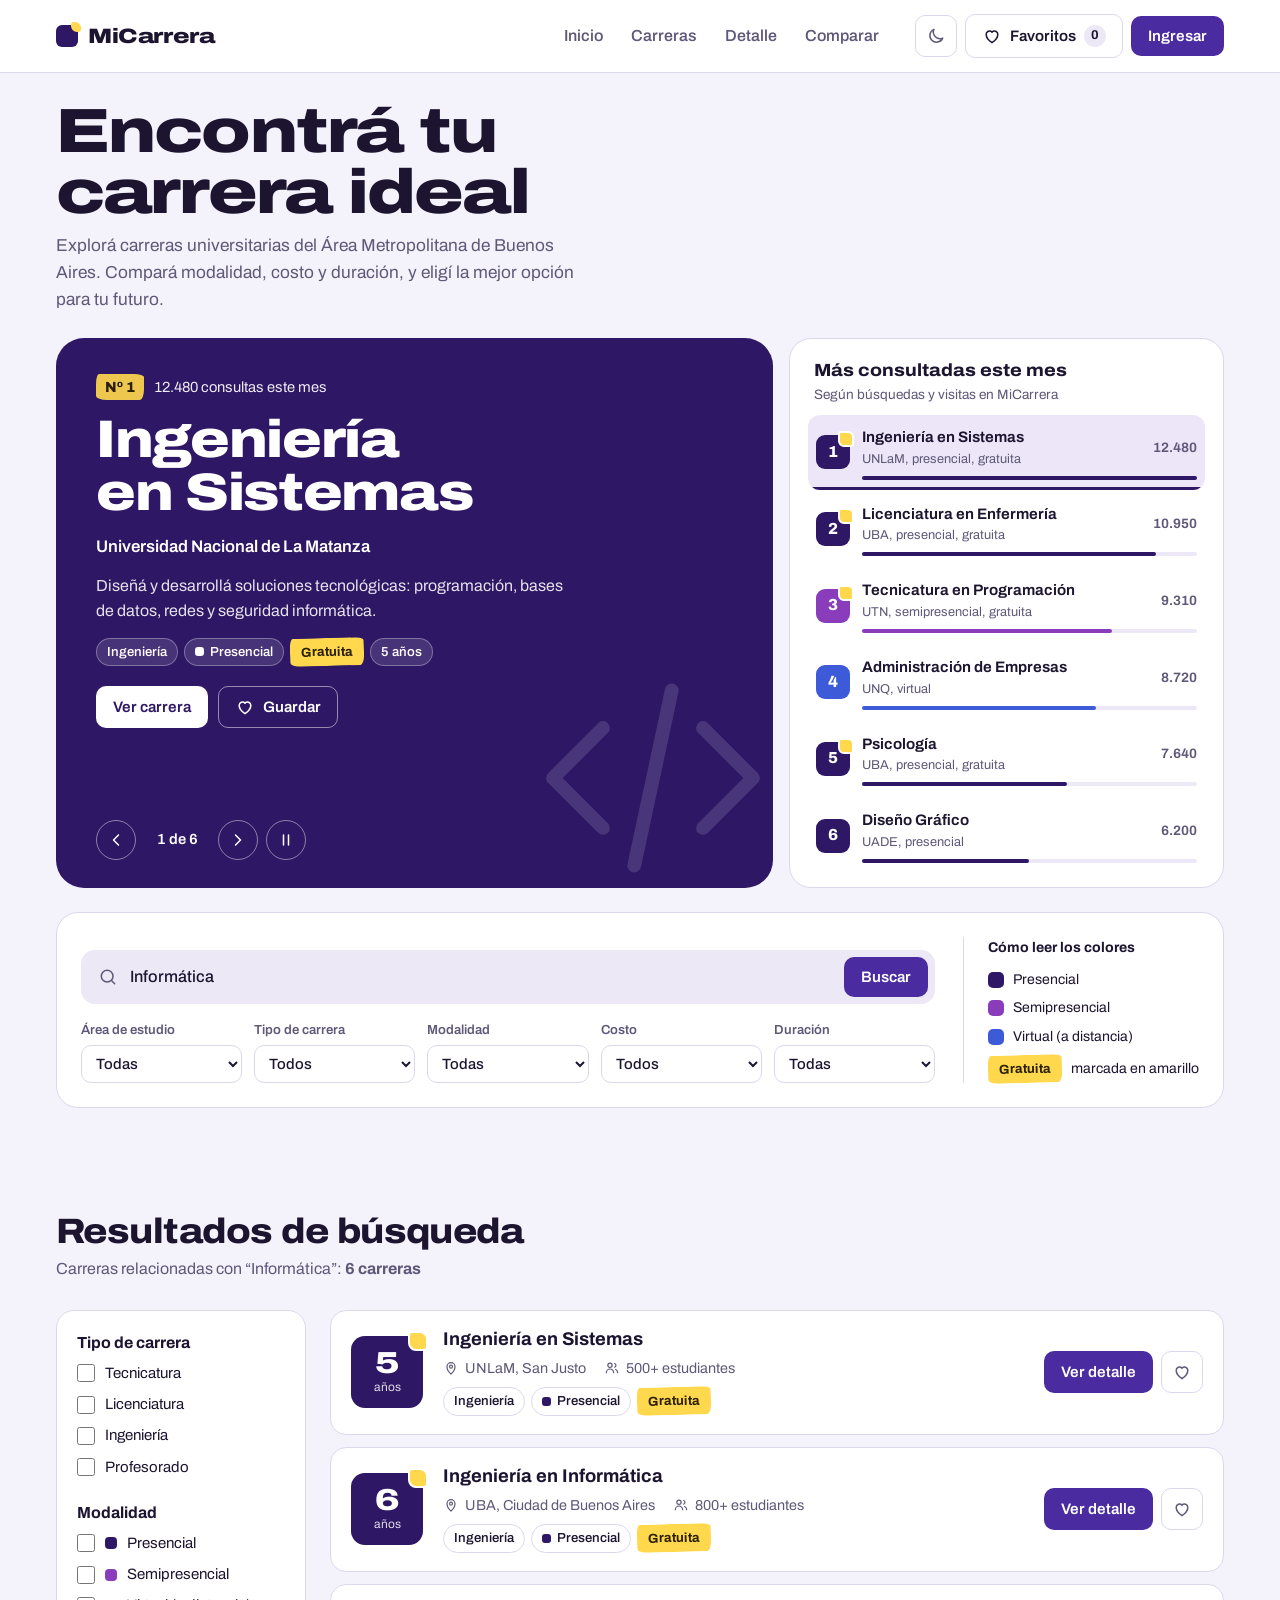
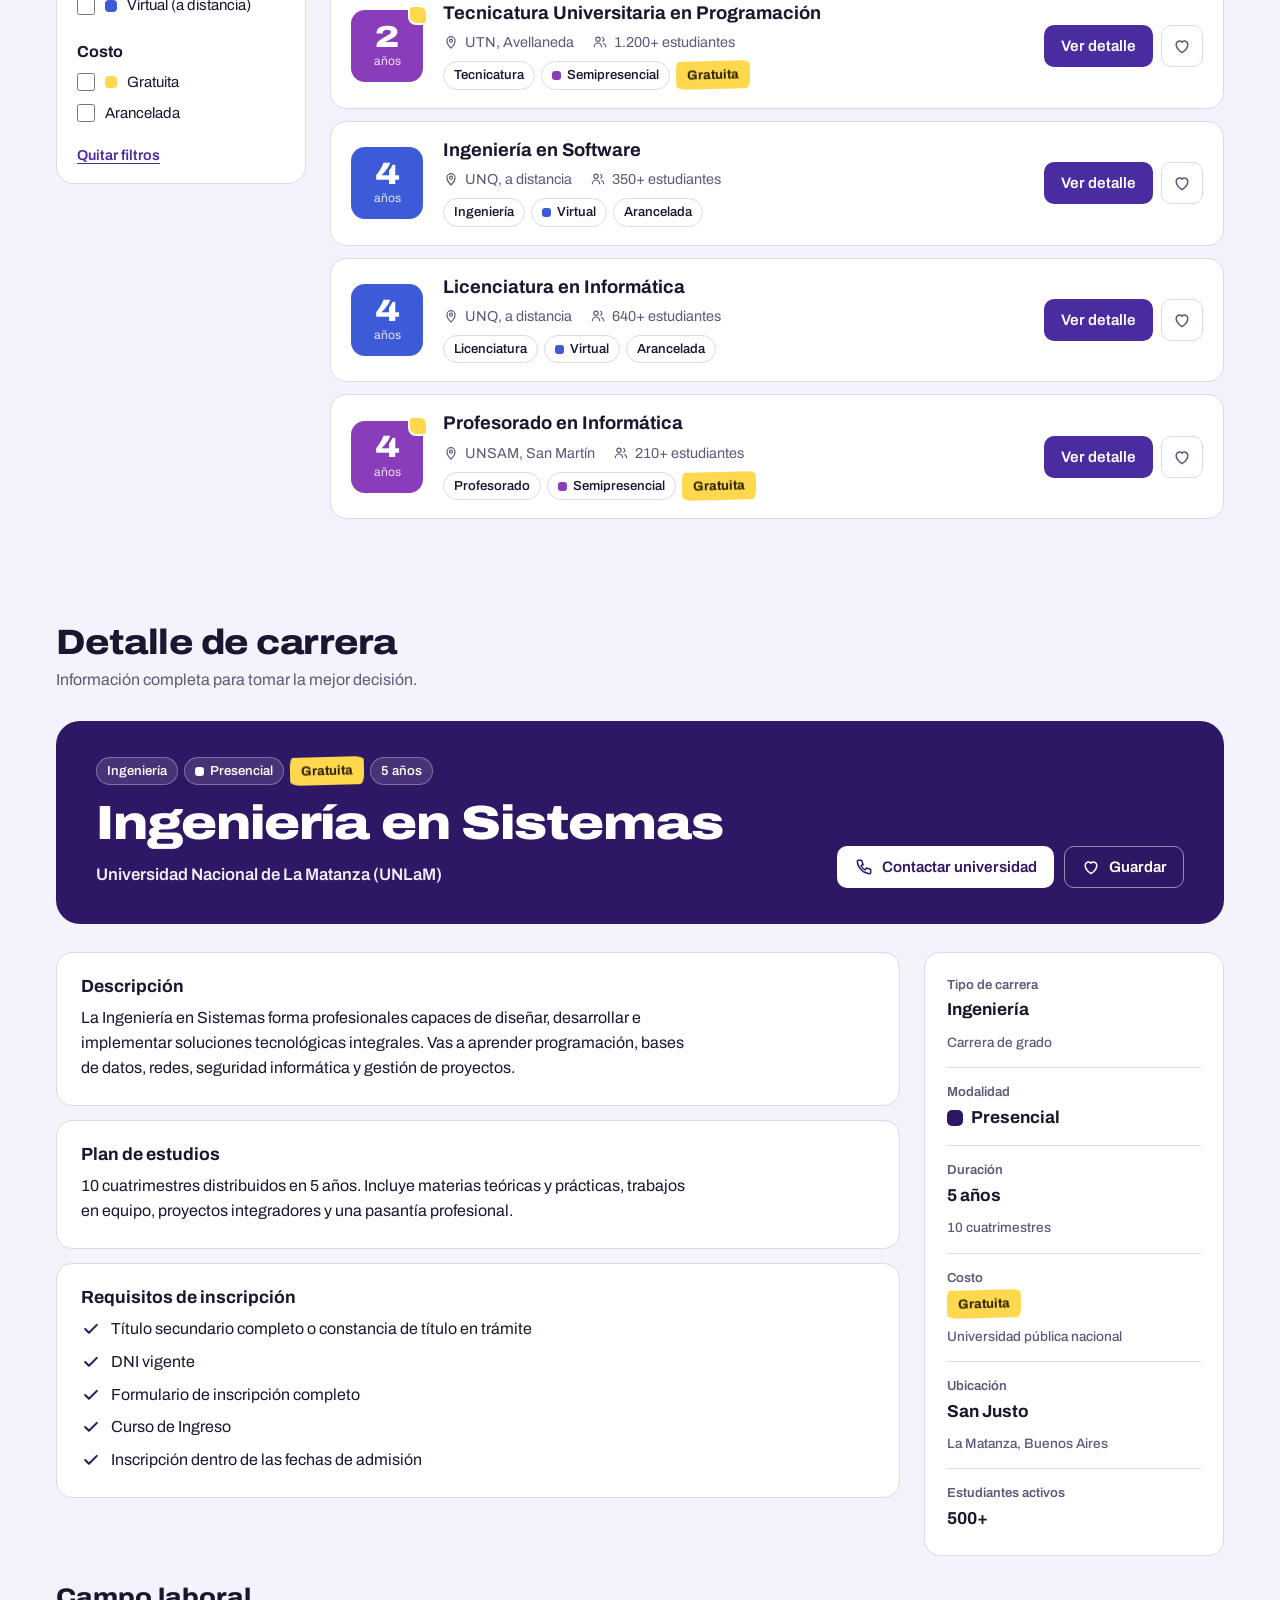
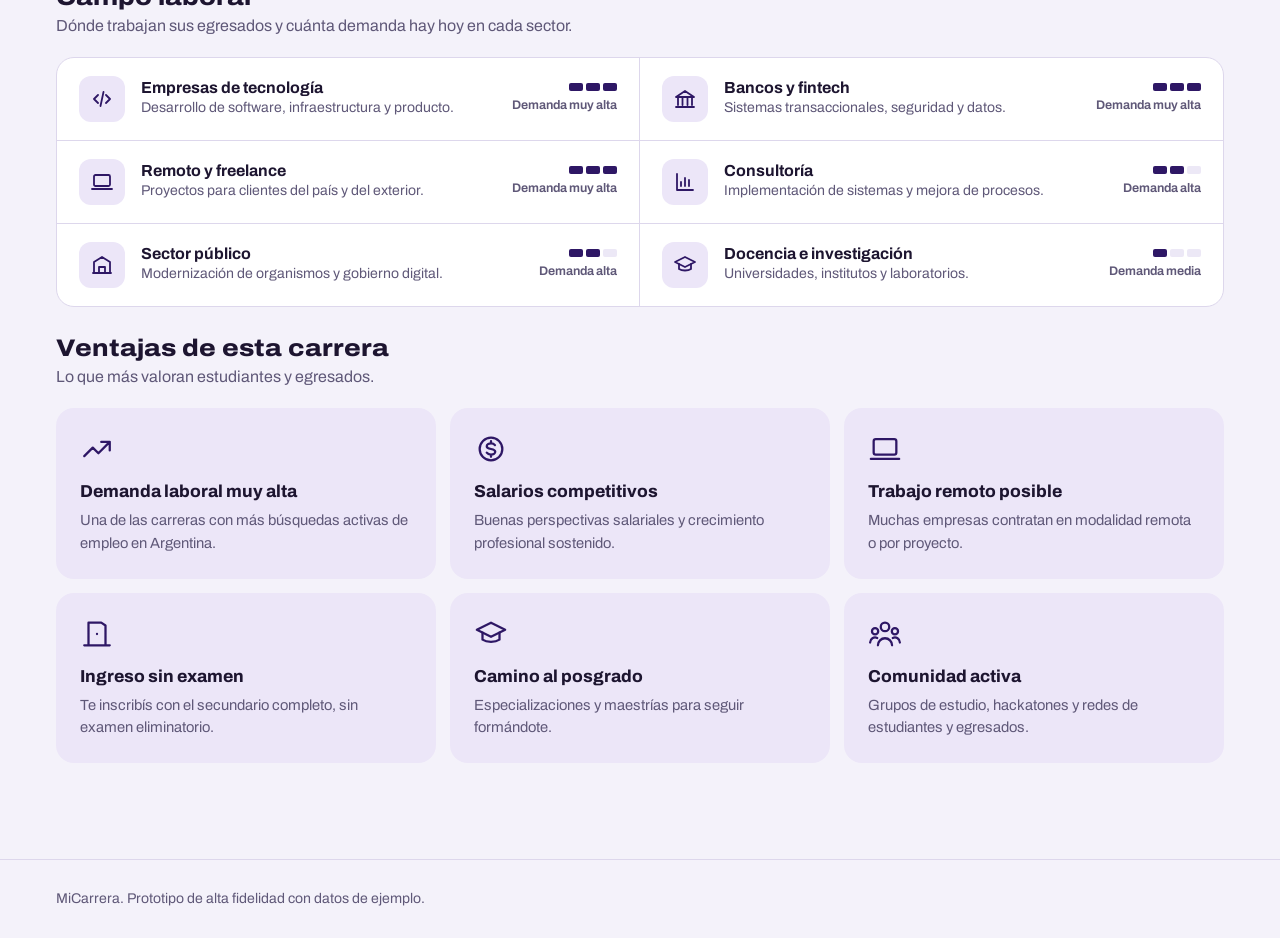
==== index.html @ 4f2e041d "Initial commit Co-authored-by: Copilot <223556219+Copilot@users.noreply.github.com>" ====
<!DOCTYPE html>
<html lang="es">
<head>
    <meta charset="UTF-8">
    <meta name="viewport" content="width=device-width, initial-scale=1.0, viewport-fit=cover">
    <title>MiCarrera - Inicio, resultados y detalle</title>
    <link rel="preconnect" href="https://fonts.googleapis.com">
    <link rel="preconnect" href="https://fonts.gstatic.com" crossorigin>
    <link rel="stylesheet" href="https://fonts.googleapis.com/css2?family=Archivo:wdth,wght@62..125,300..900&display=swap">
    <link rel="stylesheet" href="assets/css/micarrera.css">
    <script>try { const t = localStorage.getItem('micarrera-tema'); if (t) document.documentElement.dataset.theme = t; } catch (e) {}</script>
</head>
<body>
<svg width="0" height="0" style="position:absolute" aria-hidden="true">
  <symbol id="i-search" viewBox="0 0 24 24"><circle cx="11" cy="11" r="7"/><path d="m20 20-3.5-3.5"/></symbol>
  <symbol id="i-heart" viewBox="0 0 24 24"><path d="M12 20s-7-4.4-7-10a4 4 0 0 1 7-2.6A4 4 0 0 1 19 10c0 5.6-7 10-7 10z"/></symbol>
  <symbol id="i-left" viewBox="0 0 24 24"><path d="m15 6-6 6 6 6"/></symbol>
  <symbol id="i-right" viewBox="0 0 24 24"><path d="m9 6 6 6-6 6"/></symbol>
  <symbol id="i-pause" viewBox="0 0 24 24"><path d="M9 6v12M15 6v12"/></symbol>
  <symbol id="i-play" viewBox="0 0 24 24"><path d="M8 5.5v13l10.5-6.5z"/></symbol>
  <symbol id="i-pin" viewBox="0 0 24 24"><path d="M12 21s-6-5.5-6-11a6 6 0 0 1 12 0c0 5.5-6 11-6 11z"/><circle cx="12" cy="10" r="2.2"/></symbol>
  <symbol id="i-users" viewBox="0 0 24 24"><circle cx="9" cy="8" r="3.2"/><path d="M3.5 19a5.5 5.5 0 0 1 11 0M16 5.2a3 3 0 0 1 0 5.6M17.5 14.2a5.5 5.5 0 0 1 3 4.8"/></symbol>
  <symbol id="i-code" viewBox="0 0 24 24"><path d="m8 8-4 4 4 4M16 8l4 4-4 4M13.5 5l-3 14"/></symbol>
  <symbol id="i-plus" viewBox="0 0 24 24"><rect x="4" y="4" width="16" height="16" rx="4"/><path d="M12 8v8M8 12h8"/></symbol>
  <symbol id="i-laptop" viewBox="0 0 24 24"><rect x="4" y="5" width="16" height="11" rx="1.5"/><path d="M2 19h20"/></symbol>
  <symbol id="i-chart" viewBox="0 0 24 24"><path d="M4 4v16h16M8 16v-4M12 16V8M16 16v-6"/></symbol>
  <symbol id="i-mind" viewBox="0 0 24 24"><circle cx="12" cy="10" r="6"/><path d="M9 20h6M12 16v4M10 9a2 2 0 1 1 3 1.7c-.6.4-1 .8-1 1.3"/></symbol>
  <symbol id="i-pen" viewBox="0 0 24 24"><path d="M12 3l6 6-6 12-6-12 6-6z"/><circle cx="12" cy="11" r="1.8"/><path d="M12 13v8"/></symbol>
  <symbol id="i-bank" viewBox="0 0 24 24"><path d="M3 10h18L12 4 3 10zM5 10v8M9.5 10v8M14.5 10v8M19 10v8M3 20h18"/></symbol>
  <symbol id="i-gov" viewBox="0 0 24 24"><path d="M4 20V9l8-5 8 5v11M9 20v-6h6v6M3 20h18"/></symbol>
  <symbol id="i-cap" viewBox="0 0 24 24"><path d="m2 9 10-5 10 5-10 5L2 9z"/><path d="M6 11v5c3 2 9 2 12 0v-5"/></symbol>
  <symbol id="i-check" viewBox="0 0 24 24"><path d="m5 12 4.5 4.5L19 7"/></symbol>
  <symbol id="i-door" viewBox="0 0 24 24"><path d="M6 20V4h9l3 2v14M3 20h18M12 12h.01"/></symbol>
  <symbol id="i-trend" viewBox="0 0 24 24"><path d="M3 17l6-6 4 4 8-8M15 7h6v6"/></symbol>
  <symbol id="i-coin" viewBox="0 0 24 24"><circle cx="12" cy="12" r="8"/><path d="M14.8 9.3c-.6-.8-1.6-1.3-2.8-1.3-1.7 0-3 .9-3 2s1.3 1.7 3 2 3 .9 3 2-1.3 2-3 2c-1.3 0-2.4-.5-3-1.4M12 6.5V8M12 16v1.5"/></symbol>
  <symbol id="i-phone" viewBox="0 0 24 24"><path d="M5 4h4l2 5-2.5 1.5a11 11 0 0 0 5 5L15 13l5 2v4a1 1 0 0 1-1 1A16 16 0 0 1 4 5a1 1 0 0 1 1-1z"/></symbol>
  <symbol id="i-sun" viewBox="0 0 24 24"><circle cx="12" cy="12" r="4"/><path d="M12 2v2M12 20v2M4.9 4.9l1.4 1.4M17.7 17.7l1.4 1.4M2 12h2M20 12h2M4.9 19.1l1.4-1.4M17.7 6.3l1.4-1.4"/></symbol>
  <symbol id="i-moon" viewBox="0 0 24 24"><path d="M20 14.5A8 8 0 0 1 9.5 4a8 8 0 1 0 10.5 10.5z"/></symbol>
  <symbol id="i-x" viewBox="0 0 24 24"><path d="M6 6l12 12M18 6 6 18"/></symbol>
  <symbol id="i-team" viewBox="0 0 24 24"><circle cx="12" cy="7" r="3"/><circle cx="5" cy="10" r="2.2"/><circle cx="19" cy="10" r="2.2"/><path d="M7 20a5 5 0 0 1 10 0M1.5 18a3.5 3.5 0 0 1 5-3.2M22.5 18a3.5 3.5 0 0 0-5-3.2"/></symbol>
</svg>

<header class="nav">
  <div class="wrap nav-in">
    <a class="logo" href="#inicio"><span class="logo-mark" aria-hidden="true"></span>MiCarrera</a>
    <nav aria-label="Principal">
      <a href="#inicio">Inicio</a>
      <a href="#resultados">Carreras</a>
      <a href="#detalle">Detalle</a>
      <a href="favoritos.html#comparar">Comparar</a>
    </nav>
    <div class="nav-actions">
      <button class="btn-icon" id="themeToggle" type="button" aria-label="Cambiar a modo oscuro"><svg class="i"><use href="#i-moon"/></svg></button>
      <a class="btn btn-ghost" href="favoritos.html#favoritos"><svg class="i"><use href="#i-heart"/></svg>Favoritos <span class="count" data-fav-count>0</span></a>
      <a class="btn btn-primary" data-auth href="login.html">Ingresar</a>
    </div>
  </div>
</header>

<main class="wrap">
  <!-- ============ HERO: carreras más consultadas ============ -->
  <section class="hero" id="inicio" aria-labelledby="h-hero">
    <div class="hero-head">
      <h1 id="h-hero">Encontrá tu carrera ideal</h1>
      <p>Explorá carreras universitarias del Área Metropolitana de Buenos Aires. Compará modalidad, costo y duración, y eligí la mejor opción para tu futuro.</p>
    </div>

    <div class="hero-grid" id="heroGrid">
      <article class="stage t-presencial" id="stage" aria-roledescription="carrusel" aria-label="Carreras más consultadas">
        <div class="stage-body" id="stageBody" aria-live="off"></div>
        <div class="stage-ctrl">
          <button class="ctrl" id="prev" type="button" aria-label="Carrera anterior"><svg class="i"><use href="#i-left"/></svg></button>
          <span class="stage-pos" id="pos">1 de 6</span>
          <button class="ctrl" id="next" type="button" aria-label="Carrera siguiente"><svg class="i"><use href="#i-right"/></svg></button>
          <button class="ctrl" id="pause" type="button" aria-label="Pausar rotación"><svg class="i"><use href="#i-pause"/></svg></button>
        </div>
      </article>

      <aside class="rank" aria-labelledby="h-rank">
        <h2 class="rank-title" id="h-rank">Más consultadas este mes</h2>
        <p class="rank-sub">Según búsquedas y visitas en MiCarrera</p>
        <ol class="rank-list" id="rankList"></ol>
      </aside>
    </div>

    <!-- búsqueda -->
    <div class="search">
      <form class="search-form" id="searchForm" role="search">
        <div class="search-box">
          <svg class="i"><use href="#i-search"/></svg>
          <label class="sr-only" for="q">Buscar carrera, área o universidad</label>
          <input id="q" type="search" placeholder="Buscar carrera, área de estudio o universidad" value="Informática">
          <button class="btn btn-primary" type="submit">Buscar</button>
        </div>
        <div class="filter-row">
          <div class="field"><label for="s-area">Área de estudio</label>
            <select id="s-area"><option>Todas</option><option>Ingeniería y tecnología</option><option>Salud</option><option>Ciencias económicas</option><option>Humanidades</option><option>Diseño</option></select></div>
          <div class="field"><label for="s-tipo">Tipo de carrera</label>
            <select id="s-tipo"><option>Todos</option><option>Tecnicatura</option><option>Licenciatura</option><option>Ingeniería</option><option>Profesorado</option></select></div>
          <div class="field"><label for="s-mod">Modalidad</label>
            <select id="s-mod"><option>Todas</option><option>Presencial</option><option>Semipresencial</option><option>Virtual (a distancia)</option><option>Asincrónica</option></select></div>
          <div class="field"><label for="s-cost">Costo</label>
            <select id="s-cost"><option>Todos</option><option>Gratuita</option><option>Arancelada</option></select></div>
          <div class="field"><label for="s-dur">Duración</label>
            <select id="s-dur"><option>Todas</option><option>Hasta 3 años</option><option>4 a 5 años</option><option>6 años o más</option></select></div>
        </div>
      </form>
      <div class="legend">
        <p class="legend-title">Cómo leer los colores</p>
        <ul>
          <li class="t-presencial"><span class="sw"></span>Presencial</li>
          <li class="t-semi"><span class="sw"></span>Semipresencial</li>
          <li class="t-virtual"><span class="sw"></span>Virtual (a distancia)</li>
          <li><span class="chip gratis">Gratuita</span>marcada en amarillo</li>
        </ul>
      </div>
    </div>
  </section>

  <!-- ============ RESULTADOS ============ -->
  <section class="sec" id="resultados" aria-labelledby="h-res">
    <header class="sec-head">
      <h2 id="h-res">Resultados de búsqueda</h2>
      <p>Carreras relacionadas con “<span id="qEcho">Informática</span>”: <strong id="resCount">6 carreras</strong></p>
    </header>

    <div class="results">
      <form class="filters" id="filters" aria-label="Filtrar resultados">
        <fieldset>
          <legend>Tipo de carrera</legend>
          <label class="check"><input type="checkbox" name="tipo" value="tecnicatura" id="f-tec">Tecnicatura</label>
          <label class="check"><input type="checkbox" name="tipo" value="licenciatura" id="f-lic">Licenciatura</label>
          <label class="check"><input type="checkbox" name="tipo" value="ingenieria" id="f-ing">Ingeniería</label>
          <label class="check"><input type="checkbox" name="tipo" value="profesorado" id="f-prof">Profesorado</label>
        </fieldset>
        <fieldset>
          <legend>Modalidad</legend>
          <label class="check t-presencial"><input type="checkbox" name="mod" value="presencial" id="f-pres"><span class="sw"></span>Presencial</label>
          <label class="check t-semi"><input type="checkbox" name="mod" value="semi" id="f-semi"><span class="sw"></span>Semipresencial</label>
          <label class="check t-virtual"><input type="checkbox" name="mod" value="virtual" id="f-virt"><span class="sw"></span>Virtual (a distancia)</label>
        </fieldset>
        <fieldset>
          <legend>Costo</legend>
          <label class="check"><input type="checkbox" name="cost" value="gratuita" id="f-grat"><span class="sw y"></span>Gratuita</label>
          <label class="check"><input type="checkbox" name="cost" value="arancelada" id="f-aran">Arancelada</label>
        </fieldset>
        <button class="btn-text" type="reset">Quitar filtros</button>
      </form>

      <div class="res-list" id="resList">
        <article class="res t-presencial" data-tipo="ingenieria" data-mod="presencial" data-cost="gratuita">
          <div class="ficha free"><b>5</b><span>años</span></div>
          <div class="res-main">
            <h3>Ingeniería en Sistemas</h3>
            <ul class="meta"><li><svg class="i"><use href="#i-pin"/></svg>UNLaM, San Justo</li><li><svg class="i"><use href="#i-users"/></svg>500+ estudiantes</li></ul>
            <div class="chips"><span class="chip">Ingeniería</span><span class="chip mod">Presencial</span><span class="chip gratis">Gratuita</span></div>
          </div>
          <div class="res-act"><a class="btn btn-primary" href="#detalle">Ver detalle</a><button class="btn-icon fav-toggle" type="button" aria-pressed="false" data-fav="Ingeniería en Sistemas" aria-label="Guardar Ingeniería en Sistemas en favoritos"><svg class="i"><use href="#i-heart"/></svg></button></div>
        </article>

        <article class="res t-presencial" data-tipo="ingenieria" data-mod="presencial" data-cost="gratuita">
          <div class="ficha free"><b>6</b><span>años</span></div>
          <div class="res-main">
            <h3>Ingeniería en Informática</h3>
            <ul class="meta"><li><svg class="i"><use href="#i-pin"/></svg>UBA, Ciudad de Buenos Aires</li><li><svg class="i"><use href="#i-users"/></svg>800+ estudiantes</li></ul>
            <div class="chips"><span class="chip">Ingeniería</span><span class="chip mod">Presencial</span><span class="chip gratis">Gratuita</span></div>
          </div>
          <div class="res-act"><a class="btn btn-primary" href="#detalle">Ver detalle</a><button class="btn-icon fav-toggle" type="button" aria-pressed="false" data-fav="Ingeniería en Informática" aria-label="Guardar Ingeniería en Informática en favoritos"><svg class="i"><use href="#i-heart"/></svg></button></div>
        </article>

        <article class="res t-semi" data-tipo="tecnicatura" data-mod="semi" data-cost="gratuita">
          <div class="ficha free"><b>2</b><span>años</span></div>
          <div class="res-main">
            <h3>Tecnicatura Universitaria en Programación</h3>
            <ul class="meta"><li><svg class="i"><use href="#i-pin"/></svg>UTN, Avellaneda</li><li><svg class="i"><use href="#i-users"/></svg>1.200+ estudiantes</li></ul>
            <div class="chips"><span class="chip">Tecnicatura</span><span class="chip mod">Semipresencial</span><span class="chip gratis">Gratuita</span></div>
          </div>
          <div class="res-act"><a class="btn btn-primary" href="#detalle">Ver detalle</a><button class="btn-icon fav-toggle" type="button" aria-pressed="false" data-fav="Tecnicatura en Programación" aria-label="Guardar Tecnicatura Universitaria en Programación en favoritos"><svg class="i"><use href="#i-heart"/></svg></button></div>
        </article>

        <article class="res t-virtual" data-tipo="ingenieria" data-mod="virtual" data-cost="arancelada">
          <div class="ficha"><b>4</b><span>años</span></div>
          <div class="res-main">
            <h3>Ingeniería en Software</h3>
            <ul class="meta"><li><svg class="i"><use href="#i-pin"/></svg>UNQ, a distancia</li><li><svg class="i"><use href="#i-users"/></svg>350+ estudiantes</li></ul>
            <div class="chips"><span class="chip">Ingeniería</span><span class="chip mod">Virtual</span><span class="chip">Arancelada</span></div>
          </div>
          <div class="res-act"><a class="btn btn-primary" href="#detalle">Ver detalle</a><button class="btn-icon fav-toggle" type="button" aria-pressed="false" data-fav="Ingeniería en Software" aria-label="Guardar Ingeniería en Software en favoritos"><svg class="i"><use href="#i-heart"/></svg></button></div>
        </article>

        <article class="res t-virtual" data-tipo="licenciatura" data-mod="virtual" data-cost="arancelada">
          <div class="ficha"><b>4</b><span>años</span></div>
          <div class="res-main">
            <h3>Licenciatura en Informática</h3>
            <ul class="meta"><li><svg class="i"><use href="#i-pin"/></svg>UNQ, a distancia</li><li><svg class="i"><use href="#i-users"/></svg>640+ estudiantes</li></ul>
            <div class="chips"><span class="chip">Licenciatura</span><span class="chip mod">Virtual</span><span class="chip">Arancelada</span></div>
          </div>
          <div class="res-act"><a class="btn btn-primary" href="#detalle">Ver detalle</a><button class="btn-icon fav-toggle" type="button" aria-pressed="false" data-fav="Licenciatura en Informática" aria-label="Guardar Licenciatura en Informática en favoritos"><svg class="i"><use href="#i-heart"/></svg></button></div>
        </article>

        <article class="res t-semi" data-tipo="profesorado" data-mod="semi" data-cost="gratuita">
          <div class="ficha free"><b>4</b><span>años</span></div>
          <div class="res-main">
            <h3>Profesorado en Informática</h3>
            <ul class="meta"><li><svg class="i"><use href="#i-pin"/></svg>UNSAM, San Martín</li><li><svg class="i"><use href="#i-users"/></svg>210+ estudiantes</li></ul>
            <div class="chips"><span class="chip">Profesorado</span><span class="chip mod">Semipresencial</span><span class="chip gratis">Gratuita</span></div>
          </div>
          <div class="res-act"><a class="btn btn-primary" href="#detalle">Ver detalle</a><button class="btn-icon fav-toggle" type="button" aria-pressed="false" data-fav="Profesorado en Informática" aria-label="Guardar Profesorado en Informática en favoritos"><svg class="i"><use href="#i-heart"/></svg></button></div>
        </article>

        <div class="empty" id="resEmpty" hidden>
          <b>Ninguna carrera cumple todos los filtros.</b>
          <p>Probá con otra modalidad o quitá algún filtro para ver más opciones.</p>
          <button class="btn btn-ghost" type="button" id="clearFilters">Quitar filtros</button>
        </div>
      </div>
    </div>
  </section>

  <!-- ============ DETALLE ============ -->
  <section class="sec" id="detalle" aria-labelledby="h-det">
    <header class="sec-head">
      <h2 id="h-det">Detalle de carrera</h2>
      <p>Información completa para tomar la mejor decisión.</p>
    </header>

    <div class="detail-hero t-presencial">
      <div>
        <div class="chips on-tone"><span class="chip">Ingeniería</span><span class="chip mod">Presencial</span><span class="chip gratis">Gratuita</span><span class="chip">5 años</span></div>
        <h3 class="detail-name">Ingeniería en Sistemas</h3>
        <p>Universidad Nacional de La Matanza (UNLaM)</p>
      </div>
      <div class="stage-act">
        <button class="btn btn-light" type="button"><svg class="i"><use href="#i-phone"/></svg>Contactar universidad</button>
        <button class="btn btn-line-light fav-toggle" type="button" aria-pressed="false" data-fav="Ingeniería en Sistemas"><svg class="i"><use href="#i-heart"/></svg><span class="fav-label">Guardar</span></button>
      </div>
    </div>

    <div class="detail-grid">
      <div class="detail-main">
        <section class="block">
          <h4>Descripción</h4>
          <p>La Ingeniería en Sistemas forma profesionales capaces de diseñar, desarrollar e implementar soluciones tecnológicas integrales. Vas a aprender programación, bases de datos, redes, seguridad informática y gestión de proyectos.</p>
        </section>
        <section class="block">
          <h4>Plan de estudios</h4>
          <p>10 cuatrimestres distribuidos en 5 años. Incluye materias teóricas y prácticas, trabajos en equipo, proyectos integradores y una pasantía profesional.</p>
        </section>
        <section class="block">
          <h4>Requisitos de inscripción</h4>
          <ul class="checks">
            <li><svg class="i"><use href="#i-check"/></svg>Título secundario completo o constancia de título en trámite</li>
            <li><svg class="i"><use href="#i-check"/></svg>DNI vigente</li>
            <li><svg class="i"><use href="#i-check"/></svg>Formulario de inscripción completo</li>
            <li><svg class="i"><use href="#i-check"/></svg>Curso de Ingreso</li>
            <li><svg class="i"><use href="#i-check"/></svg>Inscripción dentro de las fechas de admisión</li>
          </ul>
        </section>
      </div>

      <dl class="facts t-presencial">
        <div><dt>Tipo de carrera</dt><dd>Ingeniería <small>Carrera de grado</small></dd></div>
        <div><dt>Modalidad</dt><dd><span class="sw"></span>Presencial</dd></div>
        <div><dt>Duración</dt><dd>5 años <small>10 cuatrimestres</small></dd></div>
        <div><dt>Costo</dt><dd><span class="chip gratis">Gratuita</span><small>Universidad pública nacional</small></dd></div>
        <div><dt>Ubicación</dt><dd>San Justo <small>La Matanza, Buenos Aires</small></dd></div>
        <div><dt>Estudiantes activos</dt><dd>500+</dd></div>
      </dl>
    </div>

    <section class="wide t-presencial" aria-labelledby="h-jobs">
      <div class="wide-head">
        <h3 id="h-jobs">Campo laboral</h3>
        <p>Dónde trabajan sus egresados y cuánta demanda hay hoy en cada sector.</p>
      </div>
      <ul class="jobs">
        <li class="job"><span class="job-ico"><svg class="i"><use href="#i-code"/></svg></span><div><h4>Empresas de tecnología</h4><p>Desarrollo de software, infraestructura y producto.</p></div>
          <div class="meter"><span class="meter-bars"><i class="on"></i><i class="on"></i><i class="on"></i></span><span>Demanda muy alta</span></div></li>
        <li class="job"><span class="job-ico"><svg class="i"><use href="#i-bank"/></svg></span><div><h4>Bancos y fintech</h4><p>Sistemas transaccionales, seguridad y datos.</p></div>
          <div class="meter"><span class="meter-bars"><i class="on"></i><i class="on"></i><i class="on"></i></span><span>Demanda muy alta</span></div></li>
        <li class="job"><span class="job-ico"><svg class="i"><use href="#i-laptop"/></svg></span><div><h4>Remoto y freelance</h4><p>Proyectos para clientes del país y del exterior.</p></div>
          <div class="meter"><span class="meter-bars"><i class="on"></i><i class="on"></i><i class="on"></i></span><span>Demanda muy alta</span></div></li>
        <li class="job"><span class="job-ico"><svg class="i"><use href="#i-chart"/></svg></span><div><h4>Consultoría</h4><p>Implementación de sistemas y mejora de procesos.</p></div>
          <div class="meter"><span class="meter-bars"><i class="on"></i><i class="on"></i><i></i></span><span>Demanda alta</span></div></li>
        <li class="job"><span class="job-ico"><svg class="i"><use href="#i-gov"/></svg></span><div><h4>Sector público</h4><p>Modernización de organismos y gobierno digital.</p></div>
          <div class="meter"><span class="meter-bars"><i class="on"></i><i class="on"></i><i></i></span><span>Demanda alta</span></div></li>
        <li class="job"><span class="job-ico"><svg class="i"><use href="#i-cap"/></svg></span><div><h4>Docencia e investigación</h4><p>Universidades, institutos y laboratorios.</p></div>
          <div class="meter"><span class="meter-bars"><i class="on"></i><i></i><i></i></span><span>Demanda media</span></div></li>
      </ul>
    </section>

    <section class="wide t-presencial" aria-labelledby="h-perks">
      <div class="wide-head">
        <h3 id="h-perks">Ventajas de esta carrera</h3>
        <p>Lo que más valoran estudiantes y egresados.</p>
      </div>
      <ul class="perks">
        <li class="perk"><svg class="i"><use href="#i-trend"/></svg><h4>Demanda laboral muy alta</h4><p>Una de las carreras con más búsquedas activas de empleo en Argentina.</p></li>
        <li class="perk"><svg class="i"><use href="#i-coin"/></svg><h4>Salarios competitivos</h4><p>Buenas perspectivas salariales y crecimiento profesional sostenido.</p></li>
        <li class="perk"><svg class="i"><use href="#i-laptop"/></svg><h4>Trabajo remoto posible</h4><p>Muchas empresas contratan en modalidad remota o por proyecto.</p></li>
        <li class="perk"><svg class="i"><use href="#i-door"/></svg><h4>Ingreso sin examen</h4><p>Te inscribís con el secundario completo, sin examen eliminatorio.</p></li>
        <li class="perk"><svg class="i"><use href="#i-cap"/></svg><h4>Camino al posgrado</h4><p>Especializaciones y maestrías para seguir formándote.</p></li>
        <li class="perk"><svg class="i"><use href="#i-team"/></svg><h4>Comunidad activa</h4><p>Grupos de estudio, hackatones y redes de estudiantes y egresados.</p></li>
      </ul>
    </section>
  </section>
</main>

<footer><div class="wrap">MiCarrera. Prototipo de alta fidelidad con datos de ejemplo.</div></footer>

<script src="assets/js/auth.js"></script>
<script src="assets/js/micarrera.js"></script>
</body>
</html>
---- assets/css/micarrera.css ----
body{margin:0}
img{max-width:100%}
[hidden]{display:none!important}
:root{padding-top:env(safe-area-inset-top,0px);padding-bottom:env(safe-area-inset-bottom,0px)}
/* Layout: una columna de 1200px alineada a la izquierda. El hero es un escenario de color (la carrera activa) + el ranking de las 6 más consultadas.
   El color de cada carrera indica la modalidad; el amarillo "resaltador" marca las gratuitas. */
:root{
  --bg:#F4F2FA; --surface:#FFFFFF; --sunk:#ECE8F6; --ink:#1D1530; --muted:#5F5878; --line:#DDD7EC;
  --brand:#4A2BA0; --on-brand:#FFFFFF; --focus:#3D5BD9; --heart:#D23C77; --on-tone:#FFFFFF;
  --c-presencial:#2E1765; --c-semi:#8A3DBA; --c-virtual:#3D5BD9;
  --tint-presencial:#ECE6F8; --tint-semi:#F5E9FB; --tint-virtual:#E6EBFD;
  --hl:#FFD84D; --hl-ink:#2B2000;
  --display:"Archivo","Arial Narrow",system-ui,sans-serif;
  --text:"Archivo",system-ui,-apple-system,"Segoe UI",sans-serif;
}
@media (prefers-color-scheme: dark){:root:not([data-theme="light"]){
  --bg:#110C1D; --surface:#1A1429; --sunk:#221B35; --ink:#EEEAF8; --muted:#ABA3C4; --line:#30284A;
  --brand:#A98BFF; --on-brand:#140D24; --focus:#8FA3FF; --heart:#FF6FA3;
  --c-presencial:#4A2A95; --c-semi:#9A4ED0; --c-virtual:#4A68E8;
  --tint-presencial:#241A40; --tint-semi:#2B1837; --tint-virtual:#1A2347;
  color-scheme:dark}}
:root[data-theme="dark"]{
  --bg:#110C1D; --surface:#1A1429; --sunk:#221B35; --ink:#EEEAF8; --muted:#ABA3C4; --line:#30284A;
  --brand:#A98BFF; --on-brand:#140D24; --focus:#8FA3FF; --heart:#FF6FA3;
  --c-presencial:#4A2A95; --c-semi:#9A4ED0; --c-virtual:#4A68E8;
  --tint-presencial:#241A40; --tint-semi:#2B1837; --tint-virtual:#1A2347;
  color-scheme:dark}

*{box-sizing:border-box}
body{background:var(--bg);color:var(--ink);font-family:var(--text);font-size:16px;line-height:1.55;font-variant-numeric:tabular-nums}
body::before{content:"";position:fixed;inset:0 0 auto;height:env(safe-area-inset-top,0px);z-index:10;background:var(--surface)}
h1,h2,h3,h4{margin:0;text-wrap:balance;line-height:1.1}
p{margin:0}
ul,ol{margin:0;padding:0;list-style:none}
a{color:inherit}
svg.i{width:20px;height:20px;flex:none;fill:none;stroke:currentColor;stroke-width:1.8;stroke-linecap:round;stroke-linejoin:round}
:focus-visible{outline:3px solid var(--focus);outline-offset:2px;border-radius:6px}
.sr-only{position:absolute;width:1px;height:1px;overflow:hidden;clip:rect(0 0 0 0);white-space:nowrap}
.wrap{max-width:1200px;margin-inline:auto;padding-left:max(16px,env(safe-area-inset-left,0px));padding-right:max(16px,env(safe-area-inset-right,0px))}

/* tonos por modalidad */
.t-presencial{--tone:var(--c-presencial);--tint:var(--tint-presencial)}
.t-semi{--tone:var(--c-semi);--tint:var(--tint-semi)}
.t-virtual{--tone:var(--c-virtual);--tint:var(--tint-virtual)}

/* ---------- nav ---------- */
.nav{position:sticky;top:env(safe-area-inset-top,0px);z-index:20;background:var(--surface);border-bottom:1px solid var(--line)}
.nav-in{display:flex;align-items:center;gap:24px;padding-block:14px;flex-wrap:wrap}
.logo{display:flex;align-items:center;gap:10px;text-decoration:none;font-family:var(--display);font-stretch:125%;font-weight:850;font-size:1.3rem;letter-spacing:-.02em}
.logo-mark{width:22px;height:22px;border-radius:6px;background:var(--c-presencial);position:relative}
.logo-mark::after{content:"";position:absolute;right:-3px;top:-3px;width:10px;height:10px;border-radius:3px 6px 3px 6px;background:var(--hl)}
.nav nav{display:flex;gap:4px;margin-left:auto}
.nav nav a{text-decoration:none;color:var(--muted);font-weight:550;padding:8px 12px;border-radius:8px}
.nav nav a:hover{color:var(--ink);background:var(--sunk)}
.nav-actions{display:flex;align-items:center;gap:8px}
.count{display:inline-grid;place-items:center;min-width:22px;height:22px;border-radius:11px;background:var(--sunk);font-size:.8rem;font-weight:700}

/* ---------- botones y chips ---------- */
.btn{display:inline-flex;align-items:center;justify-content:center;gap:8px;padding:10px 16px;border-radius:10px;border:1.5px solid transparent;font:600 .95rem/1.2 var(--text);text-decoration:none;cursor:pointer;white-space:nowrap}
.btn-primary{background:var(--brand);color:var(--on-brand)}
.btn-primary:hover{filter:brightness(1.12)}
.btn-ghost{background:var(--surface);border-color:var(--line);color:var(--ink)}
.btn-ghost:hover{border-color:var(--muted)}
.btn-light{background:var(--on-tone);color:var(--tone)}
.btn-light:hover{filter:brightness(.94)}
.btn-line-light{background:transparent;border-color:rgb(255 255 255 / .5);color:var(--on-tone)}
.btn-line-light:hover{background:rgb(255 255 255 / .12)}
.btn[aria-disabled="true"]{opacity:.5;pointer-events:none}
.btn-icon{display:grid;place-items:center;width:42px;height:42px;border-radius:10px;border:1.5px solid var(--line);background:var(--surface);color:var(--muted);cursor:pointer}
.btn-icon:hover{color:var(--ink);border-color:var(--muted)}
.fav-toggle[aria-pressed="true"]{color:var(--heart)}
.fav-toggle[aria-pressed="true"] svg{fill:currentColor}
.btn-line-light.fav-toggle[aria-pressed="true"]{color:var(--on-tone);background:rgb(255 255 255 / .14)}

.chips{display:flex;flex-wrap:wrap;gap:6px}
.chip{display:inline-flex;align-items:center;gap:6px;padding:3px 10px;border-radius:999px;border:1px solid var(--line);font-size:.82rem;font-weight:550;color:var(--ink);background:var(--surface)}
.chip.mod::before{content:"";width:9px;height:9px;border-radius:3px;background:var(--tone)}
.chip.gratis{background:var(--hl);color:var(--hl-ink);border-color:transparent;font-weight:700;border-radius:3px 10px 4px 11px / 10px 3px 11px 4px;transform:rotate(-1.5deg)}
.on-tone .chip{background:rgb(255 255 255 / .12);border-color:rgb(255 255 255 / .3);color:var(--on-tone)}
.on-tone .chip.mod::before{background:var(--on-tone)}
.on-tone .chip.gratis{background:var(--hl);color:var(--hl-ink);border-color:transparent}

/* ficha: duración coloreada por modalidad */
.ficha{display:grid;place-content:center;text-align:center;width:72px;height:72px;border-radius:14px;background:var(--tone);color:var(--on-tone);flex:none;position:relative}
.ficha b{font-family:var(--display);font-stretch:125%;font-size:1.9rem;font-weight:850;line-height:1}
.ficha span{font-size:.75rem;opacity:.85}
.ficha.free::after{content:"";position:absolute;top:-5px;right:-5px;width:16px;height:16px;border-radius:4px 8px 4px 8px;background:var(--hl);border:2px solid var(--surface)}
.ficha.sm{width:58px;height:58px;border-radius:12px}
.ficha.sm b{font-size:1.5rem}

/* ---------- layout de secciones ---------- */
main.wrap{display:grid;gap:104px;padding-block:28px 96px}
.sec{display:grid;gap:28px;scroll-margin-top:88px}
.sec-head{display:grid;gap:6px;max-width:68ch}
.sec-head h2{font-family:var(--display);font-stretch:112%;font-weight:800;font-size:clamp(1.7rem,3vw,2.2rem);letter-spacing:-.015em}
.sec-head p{color:var(--muted)}

/* ---------- hero ---------- */
.hero{display:grid;gap:24px;scroll-margin-top:88px}
.hero-head{display:grid;gap:10px;max-width:60ch}
.hero-head h1{font-family:var(--display);font-stretch:125%;font-weight:850;font-size:clamp(2.2rem,5.2vw,3.9rem);letter-spacing:-.03em;line-height:.98}
.hero-head p{color:var(--muted);font-size:1.08rem}
.hero-grid{display:grid;grid-template-columns:minmax(0,1.65fr) minmax(0,1fr);gap:16px}

.stage{position:relative;overflow:hidden;border-radius:28px;background:var(--tone);color:var(--on-tone);min-height:440px;display:flex;flex-direction:column;justify-content:space-between;padding:36px 40px 28px;transition:background-color .55s ease;--focus:var(--hl)}
.stage-body{position:relative;z-index:1;display:grid;gap:14px;max-width:34rem}
.stage-body.enter{animation:enter .5s ease both}
@keyframes enter{from{opacity:0;transform:translateY(10px)}to{opacity:1;transform:none}}
.stage-kicker{display:flex;align-items:center;gap:10px;font-size:.92rem;opacity:.92}
.rank-badge{background:var(--hl);color:var(--hl-ink);font-weight:800;padding:2px 9px;border-radius:3px 10px 4px 11px / 10px 3px 11px 4px}
.stage-name{font-family:var(--display);font-stretch:118%;font-weight:850;font-size:clamp(2rem,4.4vw,3.3rem);letter-spacing:-.025em;line-height:1}
.stage-uni{font-weight:600;font-size:1.05rem}
.stage-blurb{opacity:.88;max-width:52ch}
.stage-act{display:flex;flex-wrap:wrap;gap:10px;margin-top:6px}
.stage-art{position:absolute;right:-30px;bottom:-40px;width:300px;height:300px;fill:none;stroke:var(--on-tone);stroke-width:1.1;opacity:.13;stroke-linecap:round;stroke-linejoin:round}
.stage-ctrl{position:relative;z-index:1;display:flex;align-items:center;gap:8px;margin-top:28px}
.ctrl{display:grid;place-items:center;width:40px;height:40px;border-radius:50%;border:1.5px solid rgb(255 255 255 / .45);background:transparent;color:var(--on-tone);cursor:pointer}
.ctrl:hover{background:rgb(255 255 255 / .14)}
.stage-pos{min-width:4.5em;text-align:center;font-weight:600;font-size:.92rem}

.rank{background:var(--surface);border:1px solid var(--line);border-radius:22px;padding:22px 18px 14px;display:grid;align-content:start;gap:10px}
.rank-title{font-family:var(--display);font-stretch:110%;font-size:1.1rem;font-weight:750;padding-inline:6px}
.rank-sub{color:var(--muted);font-size:.85rem;padding-inline:6px;margin-top:-6px}
.rank-list{display:grid;gap:2px}
.rank-item{position:relative;width:100%;display:grid;grid-template-columns:34px minmax(0,1fr) auto;grid-template-rows:auto auto;column-gap:12px;row-gap:6px;align-items:center;text-align:left;padding:10px 8px;border:0;border-radius:12px;background:transparent;color:var(--ink);font:inherit;cursor:pointer;overflow:hidden}
.rank-item:hover{background:var(--sunk)}
.rank-item[aria-current="true"]{background:var(--tint)}
.rank-n{grid-row:1/3;display:grid;place-items:center;width:34px;height:34px;border-radius:9px;background:var(--tone);color:var(--on-tone);font-weight:800;position:relative}
.rank-n.free::after{content:"";position:absolute;top:-4px;right:-4px;width:12px;height:12px;border-radius:3px 6px 3px 6px;background:var(--hl);border:2px solid var(--surface)}
.rank-name{font-weight:650;font-size:.95rem;line-height:1.25;overflow:hidden;text-overflow:ellipsis;white-space:nowrap}
.rank-uni{display:block;font-size:.8rem;color:var(--muted)}
.rank-num{font-size:.85rem;font-weight:650;color:var(--muted)}
.rank-bar{grid-column:2/4;height:4px;border-radius:2px;background:var(--sunk)}
.rank-bar i{display:block;height:100%;border-radius:2px;background:var(--tone)}
.rank-prog{position:absolute;left:0;bottom:0;height:3px;width:0;background:var(--tone)}
.rank-prog.run{animation:prog 7s linear forwards}
@keyframes prog{to{width:100%}}
.hero-grid:hover .rank-prog.run,.hero-grid:focus-within .rank-prog.run,.hero-grid.paused .rank-prog.run{animation-play-state:paused}

/* ---------- búsqueda ---------- */
.search{display:grid;grid-template-columns:minmax(0,1fr) auto;gap:20px 28px;align-items:end;background:var(--surface);border:1px solid var(--line);border-radius:22px;padding:24px}
.search-form{display:grid;grid-template-columns:minmax(0,1fr);gap:16px;min-width:0}
.search-box{display:flex;align-items:center;gap:10px;background:var(--sunk);border-radius:14px;padding:6px 6px 6px 16px;border:1.5px solid transparent}
.search-box:focus-within{border-color:var(--focus)}
.search-box svg{color:var(--muted)}
.search-box input{flex:1;min-width:0;border:0;background:transparent;font:500 1.02rem var(--text);color:var(--ink);padding-block:10px;outline:none}
.filter-row{display:grid;grid-template-columns:repeat(5,minmax(0,1fr));gap:12px}
.field{display:grid;gap:5px;min-width:0}
.field label{font-size:.82rem;font-weight:600;color:var(--muted)}
.field select{width:100%;font:500 .93rem var(--text);color:var(--ink);background:var(--surface);border:1.5px solid var(--line);border-radius:10px;padding:9px 10px}
.legend{display:grid;gap:10px;padding-left:24px;border-left:1px solid var(--line);font-size:.88rem}
.legend-title{font-weight:700}
.legend ul{display:grid;gap:7px}
.legend li{display:flex;align-items:center;gap:9px;white-space:nowrap}
.sw{width:16px;height:16px;border-radius:5px;background:var(--tone);flex:none}

/* ---------- resultados ---------- */
.results{display:grid;grid-template-columns:250px minmax(0,1fr);gap:24px;align-items:start}
.filters{position:sticky;top:96px;display:grid;gap:22px;background:var(--surface);border:1px solid var(--line);border-radius:18px;padding:20px}
.filters fieldset{border:0;margin:0;padding:0;display:grid;gap:8px}
.filters legend{font-weight:700;margin-bottom:6px;padding:0}
.check{display:flex;align-items:center;gap:10px;font-size:.94rem;cursor:pointer}
.check input{width:18px;height:18px;accent-color:var(--brand);margin:0}
.check .sw{width:12px;height:12px;border-radius:4px}
.sw.y{background:var(--hl)}
.btn-text{border:0;background:none;color:var(--brand);font:600 .9rem var(--text);cursor:pointer;padding:0;justify-self:start;text-decoration:underline;text-underline-offset:3px}
.res-list{display:grid;gap:12px}
.res{display:grid;grid-template-columns:auto minmax(0,1fr) auto;gap:20px;align-items:center;background:var(--surface);border:1px solid var(--line);border-radius:16px;padding:18px 20px}
.res-main{display:grid;gap:8px;min-width:0}
.res h3{font-size:1.15rem;font-weight:700}
.meta{display:flex;flex-wrap:wrap;gap:4px 18px;color:var(--muted);font-size:.9rem}
.meta li{display:flex;align-items:center;gap:6px}
.meta svg.i{width:16px;height:16px}
.res-act{display:flex;gap:8px}
.empty{background:var(--surface);border:1.5px dashed var(--line);border-radius:16px;padding:32px;display:grid;gap:10px;justify-items:start}

/* ---------- detalle ---------- */
.detail-hero{background:var(--tone);color:var(--on-tone);border-radius:24px;padding:36px 40px;display:flex;flex-wrap:wrap;justify-content:space-between;align-items:end;gap:24px;--focus:var(--hl)}
.detail-hero > div:first-child{display:grid;gap:12px}
.detail-name{font-family:var(--display);font-stretch:118%;font-weight:850;font-size:clamp(1.9rem,4vw,3rem);letter-spacing:-.025em}
.detail-hero p{font-weight:600;font-size:1.05rem;opacity:.92}
.detail-hero .stage-act{margin:0}
.detail-grid{display:grid;grid-template-columns:minmax(0,1fr) 300px;gap:24px;align-items:start}
.detail-main{display:grid;gap:14px}
.block{background:var(--surface);border:1px solid var(--line);border-radius:16px;padding:24px;display:grid;gap:10px}
.block h4{font-size:1.1rem;font-weight:700}
.block p{max-width:68ch;color:var(--ink)}
.checks{display:grid;gap:8px}
.checks li{display:flex;gap:10px;align-items:flex-start}
.checks svg.i{color:var(--c-presencial);margin-top:2px;stroke-width:2.4}
.facts{background:var(--surface);border:1px solid var(--line);border-radius:16px;padding:8px 22px;margin:0}
.facts div{display:grid;gap:2px;padding-block:14px;border-bottom:1px solid var(--line)}
.facts div:last-child{border-bottom:0}
.facts dt{font-size:.82rem;color:var(--muted);font-weight:600}
.facts dd{margin:0;font-weight:700;font-size:1.08rem;display:flex;align-items:center;gap:8px;flex-wrap:wrap}
.facts small{font-weight:500;color:var(--muted);font-size:.85rem;width:100%}

.wide{display:grid;gap:18px}
.wide-head{display:grid;gap:4px}
.wide-head h3{font-family:var(--display);font-stretch:112%;font-size:1.5rem;font-weight:800}
.wide-head p{color:var(--muted)}
.jobs{display:grid;grid-template-columns:repeat(2,minmax(0,1fr));background:var(--surface);border:1px solid var(--line);border-radius:18px;overflow:hidden}
.job{display:grid;grid-template-columns:auto minmax(0,1fr) auto;gap:16px;align-items:center;padding:18px 22px;border-bottom:1px solid var(--line)}
.job:nth-child(odd){border-right:1px solid var(--line)}
.job:nth-last-child(-n+2){border-bottom:0}
.job-ico{display:grid;place-items:center;width:46px;height:46px;border-radius:12px;background:var(--tint);color:var(--tone)}
.job-ico svg.i{width:24px;height:24px}
.job h4{font-size:1rem;font-weight:700}
.job p{font-size:.88rem;color:var(--muted)}
.meter{display:grid;gap:5px;justify-items:end}
.meter-bars{display:flex;gap:3px}
.meter-bars i{width:14px;height:8px;border-radius:2px;background:var(--sunk)}
.meter-bars i.on{background:var(--tone)}
.meter span{font-size:.78rem;font-weight:650;color:var(--muted);white-space:nowrap}
.perks{display:grid;grid-template-columns:repeat(3,minmax(0,1fr));gap:14px}
.perk{background:var(--tint);border-radius:18px;padding:24px;display:grid;gap:8px;align-content:start}
.perk svg.i{width:34px;height:34px;color:var(--tone);stroke-width:1.6;margin-bottom:8px}
.perk h4{font-size:1.08rem;font-weight:750}
.perk p{font-size:.92rem;color:var(--muted)}

/* ---------- favoritos ---------- */
.fav-grid{display:grid;grid-template-columns:repeat(4,minmax(0,1fr));gap:14px}
.fav{background:var(--surface);border:1px solid var(--line);border-radius:18px;padding:18px;display:flex;flex-direction:column;gap:12px}
.fav-top{display:flex;justify-content:space-between;align-items:flex-start}
.fav h3{font-size:1.08rem;font-weight:700}
.fav .uni{color:var(--muted);font-size:.88rem;margin-top:-8px}
.fav .desc{font-size:.9rem;color:var(--muted);flex:1}
.cmp{display:flex;align-items:center;gap:10px;font-size:.9rem;font-weight:600;padding:10px 12px;border-radius:10px;background:var(--sunk);cursor:pointer}
.cmp input{width:18px;height:18px;accent-color:var(--brand);margin:0}
.fav-act{display:flex;gap:8px}
.fav-act .btn{flex:1;padding:9px 10px;font-size:.88rem}
.bar-actions{display:flex;flex-wrap:wrap;gap:10px}

/* ---------- comparación ---------- */
.cmp-legend{display:grid;grid-template-columns:repeat(3,minmax(0,1fr));gap:12px}
.cmp-legend li{display:flex;gap:12px;align-items:center;background:var(--surface);border:1px solid var(--line);border-radius:14px;padding:14px 16px}
.cmp-legend b{display:block;font-size:.98rem;line-height:1.25}
.cmp-legend span{font-size:.84rem;color:var(--muted)}
.charts{display:grid;grid-template-columns:repeat(3,minmax(0,1fr));gap:14px}
.chart{margin:0;background:var(--surface);border:1px solid var(--line);border-radius:18px;padding:20px 20px 16px;display:grid;gap:12px;align-content:start}
.chart figcaption{display:grid;gap:2px}
.chart figcaption b{font-size:1.02rem}
.chart figcaption span{font-size:.82rem;color:var(--muted)}
.chart svg{width:100%;height:auto;display:block}
.chart text{font-family:var(--text)}
.chart .rl{fill:var(--ink);font-size:14px;font-weight:600}
.chart .vl{fill:var(--ink);font-size:13.5px;font-weight:700}
.chart .tick{fill:var(--muted);font-size:12px}
.chart .grid{stroke:var(--line);stroke-width:1}
.win{font-size:.86rem;font-weight:650;display:flex;align-items:center;gap:8px}
.win::before{content:"";width:10px;height:10px;border-radius:3px 6px 3px 6px;background:var(--hl);flex:none}
.table-scroll{overflow-x:auto;background:var(--surface);border:1px solid var(--line);border-radius:18px}
.cmp-table{width:100%;min-width:720px;border-collapse:collapse;font-size:.94rem;table-layout:fixed}
.cmp-table th,.cmp-table td{padding:13px 18px;text-align:left;border-bottom:1px solid var(--line);vertical-align:middle}
.cmp-table tbody tr:last-child td,.cmp-table tbody tr:last-child th{border-bottom:0}
.cmp-table thead th{background:var(--sunk);font-weight:700;line-height:1.3}
.cmp-table thead th span{display:block;font-weight:500;font-size:.82rem;color:var(--muted)}
.cmp-table thead th .sw{display:inline-block;width:12px;height:12px;margin-right:8px;vertical-align:-1px}
.cmp-table tbody th{font-weight:600;color:var(--muted);width:200px}
.note{font-size:.84rem;color:var(--muted)}

footer{border-top:1px solid var(--line);color:var(--muted);font-size:.88rem}
footer .wrap{padding-block:28px}

/* ---------- responsive ---------- */
@media (max-width:1060px){
  .fav-grid{grid-template-columns:repeat(2,minmax(0,1fr))}
  .search{grid-template-columns:minmax(0,1fr)}
  .legend{border-left:0;padding-left:0;border-top:1px solid var(--line);padding-top:16px}
  .legend ul{display:flex;flex-wrap:wrap;gap:8px 20px}
  .filter-row{grid-template-columns:repeat(3,minmax(0,1fr))}
}
@media (max-width:900px){
  .hero-grid{grid-template-columns:minmax(0,1fr)}
  .rank-list{display:flex;overflow-x:auto;gap:6px;padding-bottom:4px;scroll-snap-type:x mandatory}
  .rank-list li{flex:0 0 220px;scroll-snap-align:start}
  .rank-bar,.rank-num{display:none}
  .rank-item{grid-template-columns:34px minmax(0,1fr)}
  .rank-uni{white-space:nowrap;overflow:hidden;text-overflow:ellipsis}
  .results,.detail-grid{grid-template-columns:minmax(0,1fr)}
  .filters{position:static;grid-template-columns:repeat(auto-fit,minmax(160px,1fr))}
  .jobs{grid-template-columns:minmax(0,1fr)}
  .job:nth-child(odd){border-right:0}
  .job:nth-last-child(2){border-bottom:1px solid var(--line)}
  .perks,.charts,.cmp-legend{grid-template-columns:minmax(0,1fr)}
}
@media (max-width:720px){
  .nav-in{padding-block:10px 2px;row-gap:2px}
  .nav nav{order:3;width:100%;margin-left:-12px;overflow-x:auto}
  .nav nav a{padding:6px 12px;white-space:nowrap}
  .nav-actions{margin-left:auto}
  .stage{padding:28px 22px 22px;min-height:460px;border-radius:22px}
  .stage-art{width:200px;height:200px}
  .detail-hero{padding:28px 22px}
  .filter-row{grid-template-columns:repeat(2,minmax(0,1fr))}
  .res{grid-template-columns:auto minmax(0,1fr);gap:16px}
  .res-act{grid-column:1/-1}
  .res-act .btn-primary{flex:1}
  .fav-grid{grid-template-columns:1fr}
  .job{grid-template-columns:auto minmax(0,1fr)}
  .meter{grid-column:2;justify-items:start}
}
/* ---------- acceso, avisos y estados vacíos ---------- */
:root{--err:#B3261E;--err-bg:#FDECEA}
@media (prefers-color-scheme: dark){:root:not([data-theme="light"]){--err:#FF8F86;--err-bg:#3A1A1C}}
:root[data-theme="dark"]{--err:#FF8F86;--err-bg:#3A1A1C}
.auth{grid-template-columns:minmax(0,5fr) minmax(0,6fr);gap:0;align-items:stretch;border:1px solid var(--line);border-radius:22px;overflow:hidden;background:var(--surface);margin-block:32px}
.auth-side{--tone:var(--c-presencial);background:var(--tone);color:var(--on-tone);padding:40px 32px;display:flex;flex-direction:column;gap:18px}
.auth-side>.i{width:44px;height:44px}
.auth-side h2{font-family:var(--display);font-stretch:112%;font-weight:800;font-size:clamp(1.5rem,2.6vw,2rem);line-height:1.1}
.auth-side ul{list-style:none;margin:0;padding:0;display:grid;gap:10px}
.auth-side li{display:flex;gap:10px;align-items:center}
.auth-side .demo{margin-top:auto;padding:10px 12px;border-radius:10px;background:rgb(255 255 255 / .14);font-size:.9rem}
.auth-card{padding:40px 32px;display:grid;gap:18px;align-content:start}
.auth-title{margin:0;font-family:var(--display);font-stretch:112%;font-weight:800;font-size:1.8rem}
.tabs{display:flex;gap:4px;padding:4px;background:var(--sunk);border-radius:12px}
.tab{flex:1;border:0;background:none;color:var(--muted);font:600 .95rem var(--text);padding:9px 12px;border-radius:9px;cursor:pointer}
.tab[aria-selected="true"]{background:var(--surface);color:var(--ink);box-shadow:0 1px 3px rgb(0 0 0 / .12)}
.auth-form{display:grid;gap:16px}
.field input{width:100%;font:500 .95rem var(--text);color:var(--ink);background:var(--surface);border:1.5px solid var(--line);border-radius:10px;padding:11px 12px}
.field input:focus-visible{outline:3px solid var(--focus);outline-offset:1px}
.field input[aria-invalid="true"]{border-color:var(--err)}
.hint{margin:0;font-size:.82rem;color:var(--muted)}
.err{margin:0;font-size:.86rem;font-weight:600;color:var(--err)}
.err::before{content:"⚠ "}
.form-alert{padding:12px 14px;border-radius:10px;border:1.5px solid var(--err);background:var(--err-bg);color:var(--err);font-weight:600;font-size:.92rem}
.auth-skip{margin:0;text-align:center}
.auth-skip a{color:var(--brand);font-weight:600}
.gate{display:grid;justify-items:center;gap:10px;text-align:center;padding:48px 20px;border:1.5px dashed var(--line);border-radius:18px;background:var(--surface)}
.gate .i{width:40px;height:40px;color:var(--heart)}
.gate h3{margin:0}
.gate p{margin:0;color:var(--muted);max-width:46ch}
.toast{position:fixed;left:50%;bottom:calc(20px + env(safe-area-inset-bottom,0px));transform:translate(-50%,20px);opacity:0;pointer-events:none;z-index:40;display:flex;align-items:center;gap:14px;max-width:min(560px,calc(100vw - 24px));padding:12px 14px 12px 18px;border-radius:14px;background:var(--c-presencial);color:var(--on-tone);box-shadow:0 8px 30px rgb(0 0 0 / .28);transition:opacity .2s,transform .2s}
.toast.show{opacity:1;transform:translate(-50%,0);pointer-events:auto}
.toast p{margin:0;font-weight:600}
.toast .btn{--tone:var(--c-presencial);white-space:nowrap}
.toast-x{display:grid;place-items:center;width:32px;height:32px;border:0;border-radius:8px;background:transparent;color:inherit;cursor:pointer}
.toast-x:hover{background:rgb(255 255 255 / .15)}
@media (max-width:720px){
  .auth{grid-template-columns:1fr}
  .auth-side,.auth-card{padding:28px 20px}
  .toast{flex-wrap:wrap}
}
.notfound{display:grid;justify-items:center;text-align:center;gap:14px;padding-block:72px}
.notfound p{margin:0;max-width:46ch;color:var(--muted,inherit)}
.nf-code{font-family:var(--display);font-stretch:112%;font-weight:900;font-size:clamp(5rem,18vw,9rem);line-height:1;color:var(--brand)}
.nf-actions{display:flex;flex-wrap:wrap;gap:12px;justify-content:center;margin-top:8px}
@media (prefers-reduced-motion:reduce){.toast{transition:none}}
@media (prefers-reduced-motion:reduce){
  .stage{transition:none}
  .stage-body.enter{animation:none}
  .rank-prog.run{animation:none}
}
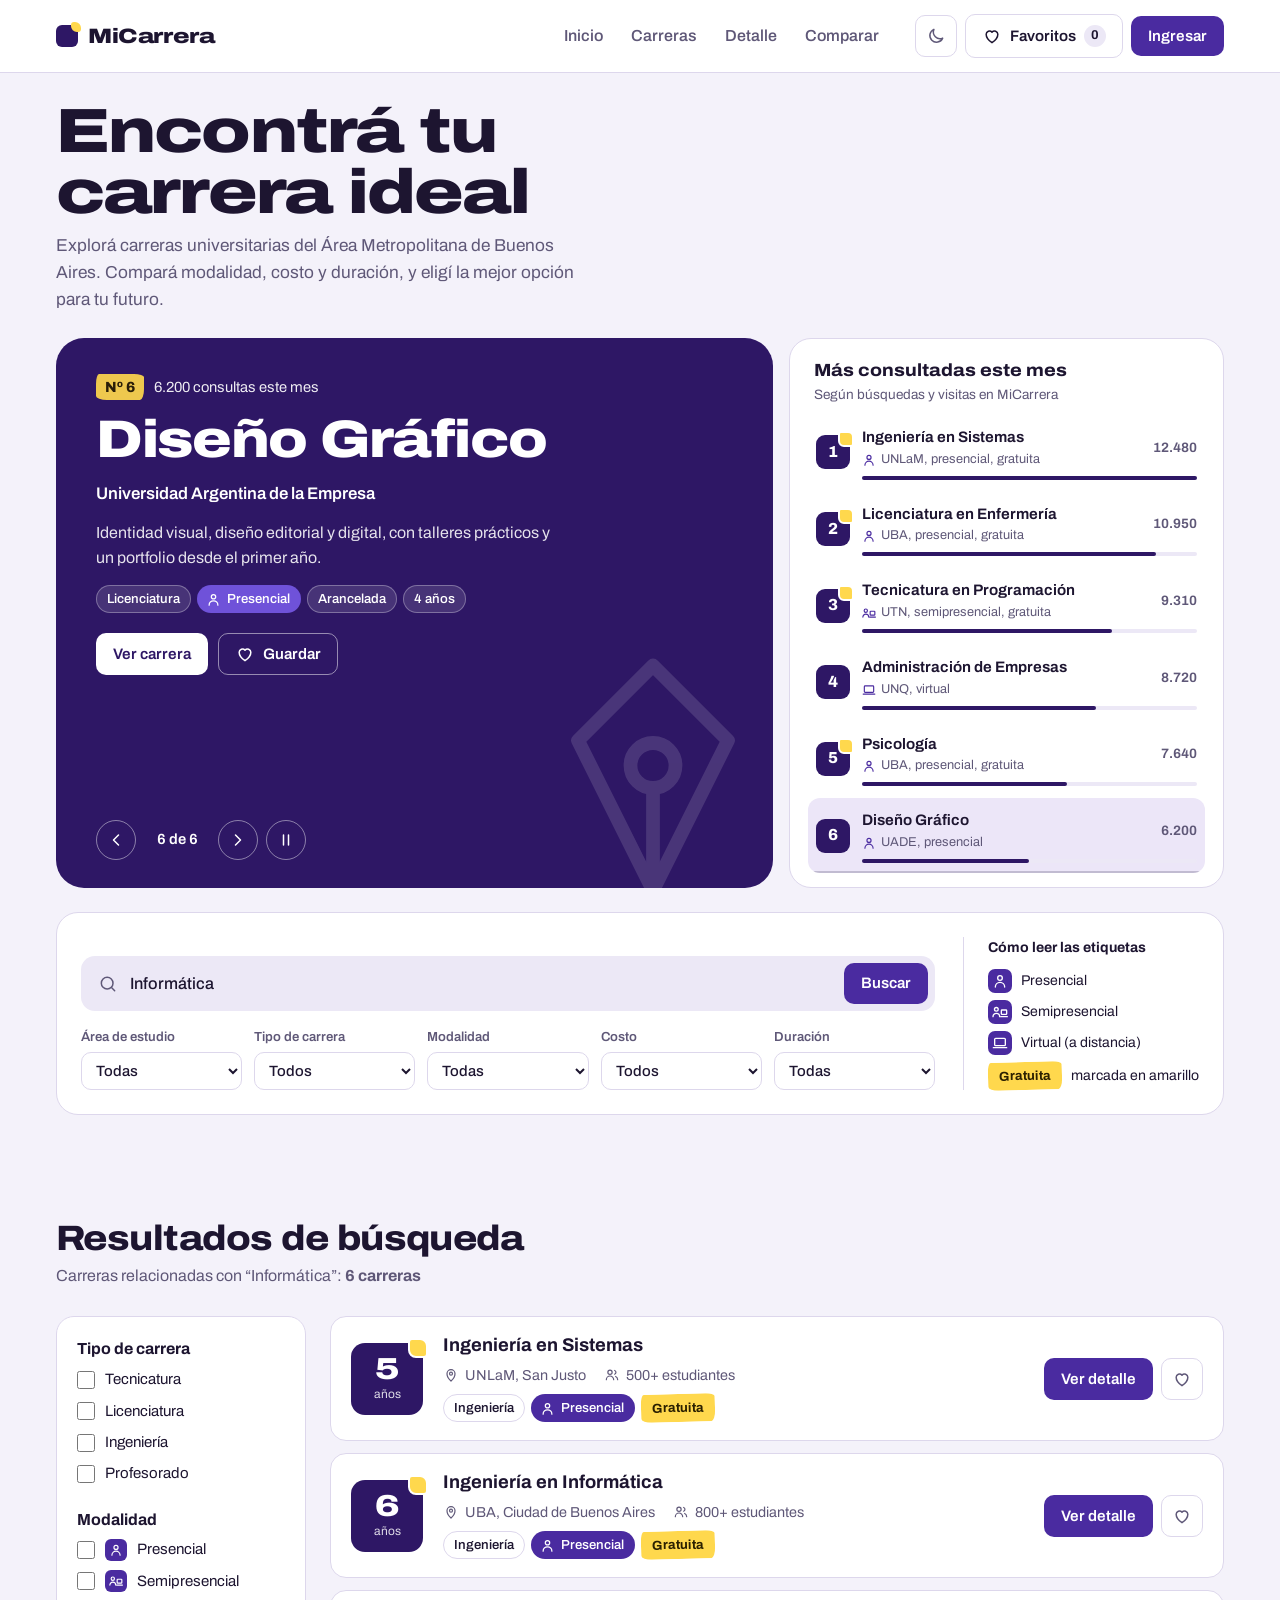
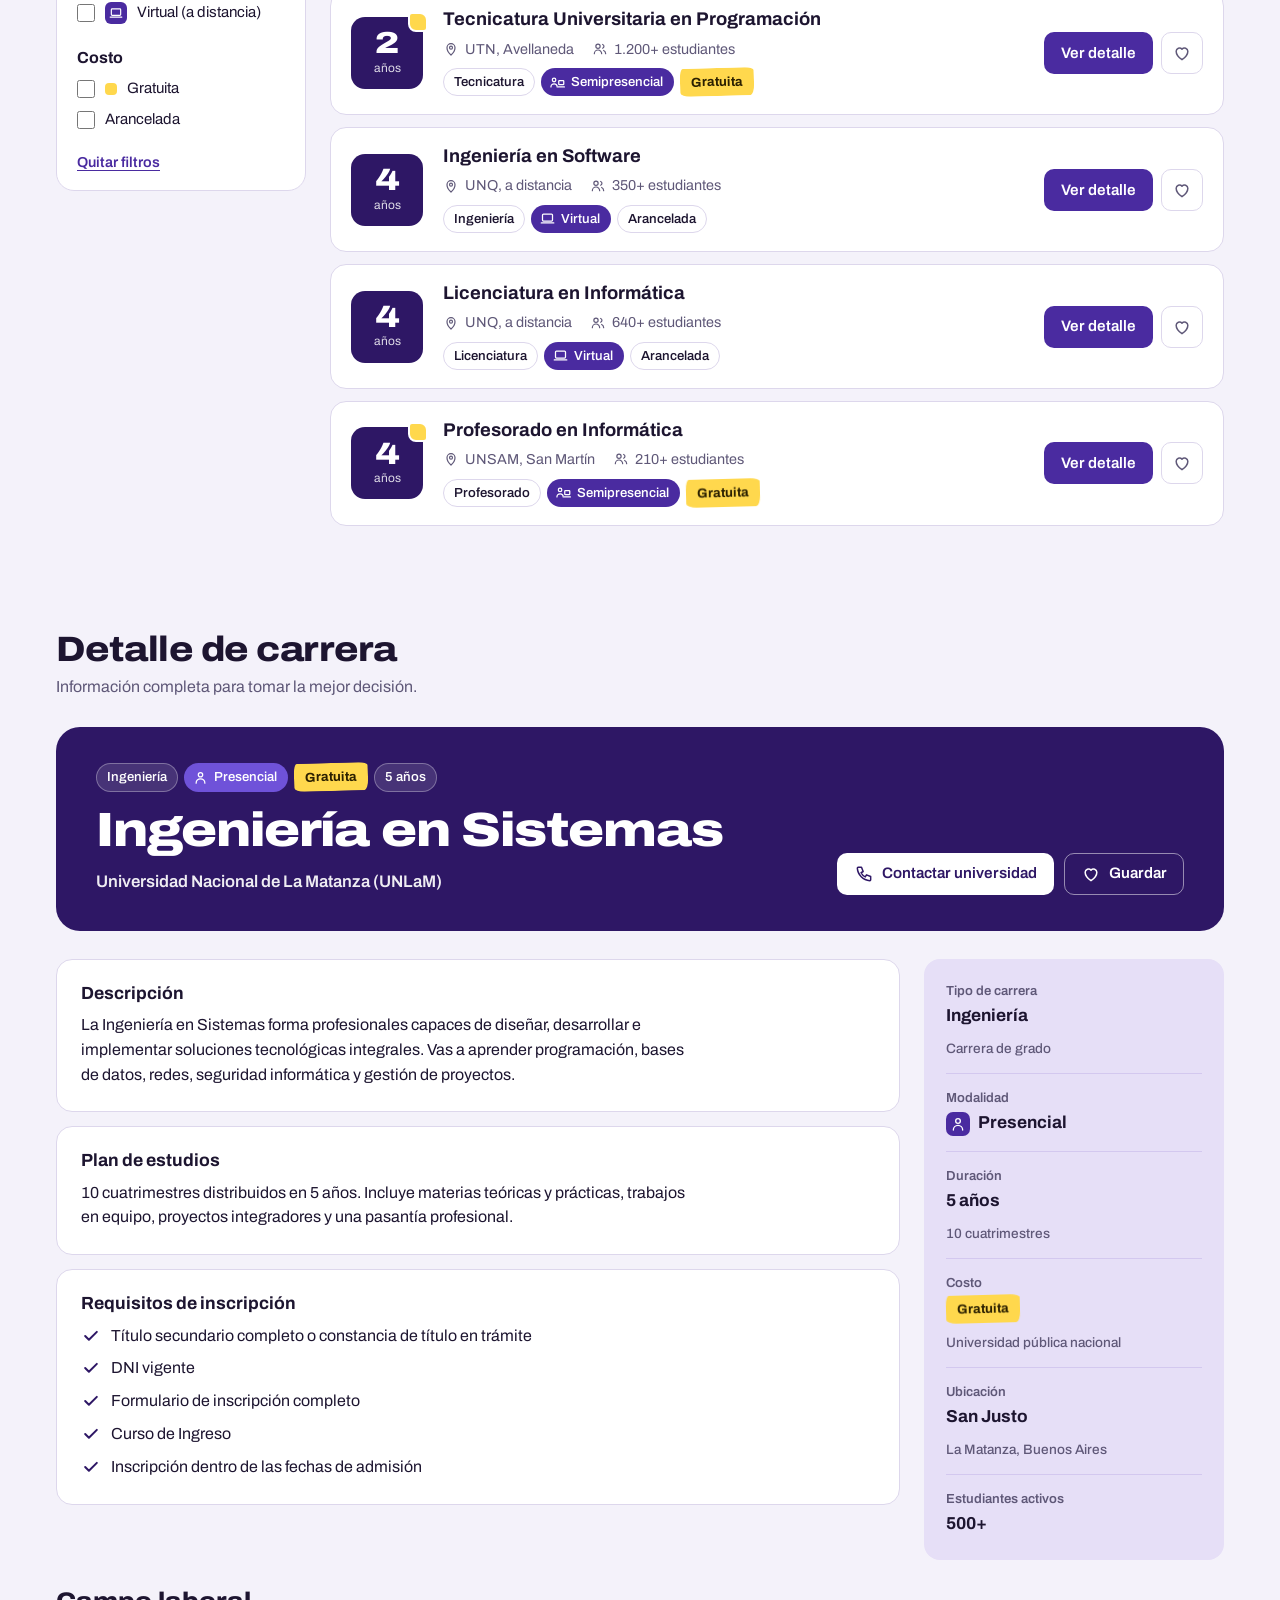
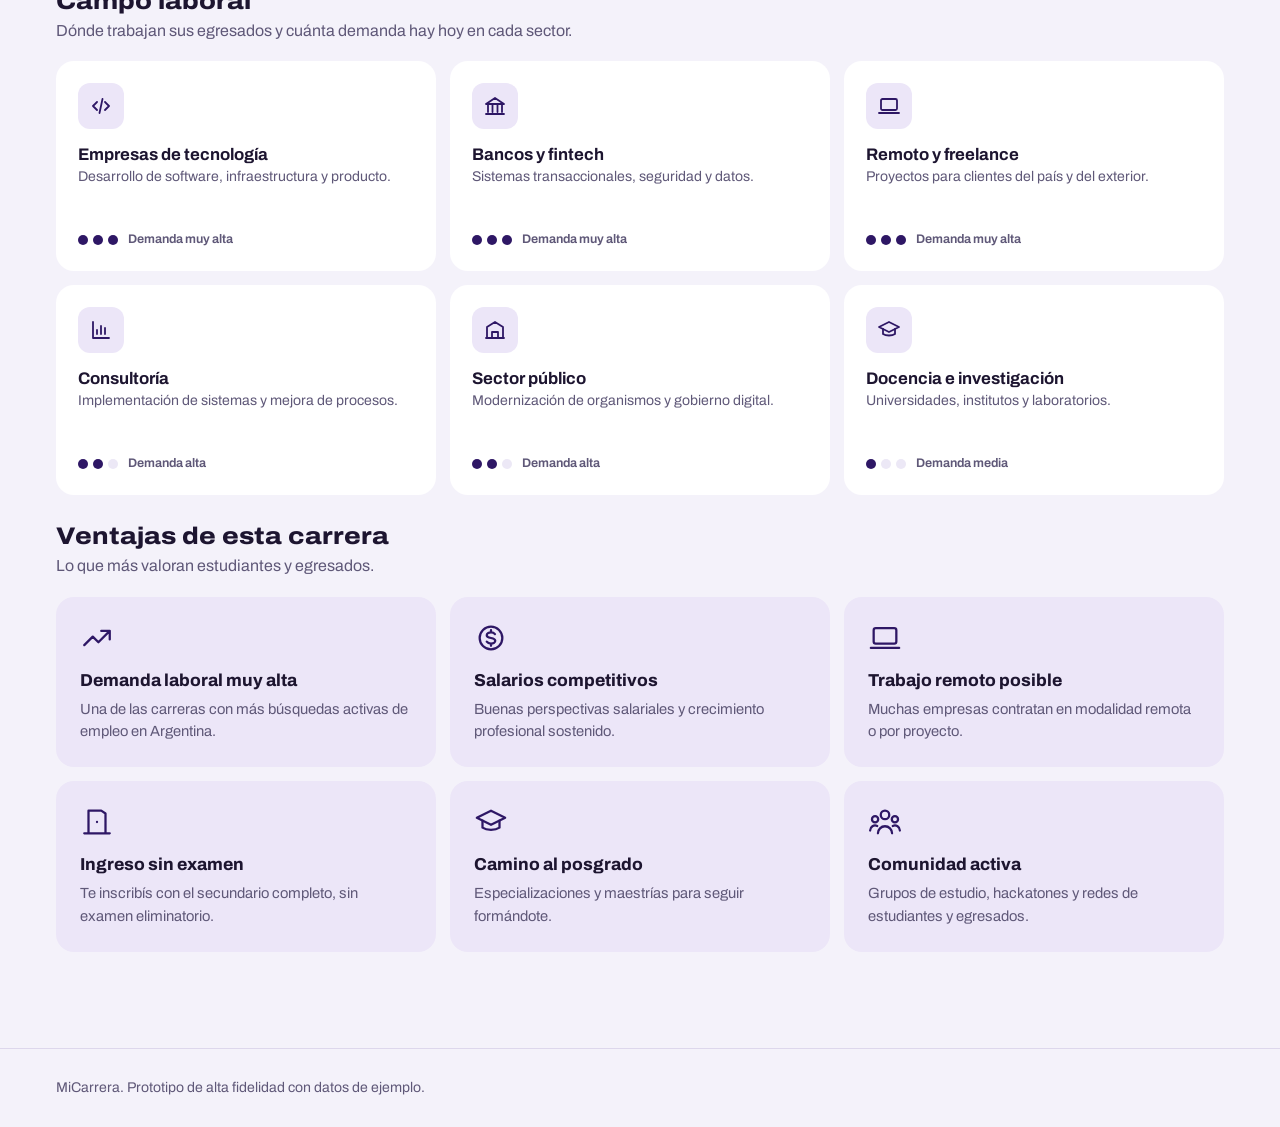
==== commit fa5696b5: "feat(ui): íconos por modalidad, carrusel sutil, aside y campo laboral - La modalidad deja de disting" ====
--- a/index.html
+++ b/index.html
@@ -106,7 +106,7 @@
         </div>
       </form>
       <div class="legend">
-        <p class="legend-title">Cómo leer los colores</p>
+        <p class="legend-title">Cómo leer las etiquetas</p>
         <ul>
           <li class="t-presencial"><span class="sw"></span>Presencial</li>
           <li class="t-semi"><span class="sw"></span>Semipresencial</li>
--- a/assets/css/micarrera.css
+++ b/assets/css/micarrera.css
@@ -1,353 +1,2138 @@
-body{margin:0}
-img{max-width:100%}
-[hidden]{display:none!important}
-:root{padding-top:env(safe-area-inset-top,0px);padding-bottom:env(safe-area-inset-bottom,0px)}
+body {
+  margin: 0
+}
+
+img {
+  max-width: 100%
+}
+
+[hidden] {
+  display: none !important
+}
+
+:root {
+  padding-top: env(safe-area-inset-top, 0px);
+  padding-bottom: env(safe-area-inset-bottom, 0px)
+}
+
 /* Layout: una columna de 1200px alineada a la izquierda. El hero es un escenario de color (la carrera activa) + el ranking de las 6 más consultadas.
    El color de cada carrera indica la modalidad; el amarillo "resaltador" marca las gratuitas. */
-:root{
-  --bg:#F4F2FA; --surface:#FFFFFF; --sunk:#ECE8F6; --ink:#1D1530; --muted:#5F5878; --line:#DDD7EC;
-  --brand:#4A2BA0; --on-brand:#FFFFFF; --focus:#3D5BD9; --heart:#D23C77; --on-tone:#FFFFFF;
-  --c-presencial:#2E1765; --c-semi:#8A3DBA; --c-virtual:#3D5BD9;
-  --tint-presencial:#ECE6F8; --tint-semi:#F5E9FB; --tint-virtual:#E6EBFD;
-  --hl:#FFD84D; --hl-ink:#2B2000;
-  --display:"Archivo","Arial Narrow",system-ui,sans-serif;
-  --text:"Archivo",system-ui,-apple-system,"Segoe UI",sans-serif;
-}
-@media (prefers-color-scheme: dark){:root:not([data-theme="light"]){
-  --bg:#110C1D; --surface:#1A1429; --sunk:#221B35; --ink:#EEEAF8; --muted:#ABA3C4; --line:#30284A;
-  --brand:#A98BFF; --on-brand:#140D24; --focus:#8FA3FF; --heart:#FF6FA3;
-  --c-presencial:#4A2A95; --c-semi:#9A4ED0; --c-virtual:#4A68E8;
-  --tint-presencial:#241A40; --tint-semi:#2B1837; --tint-virtual:#1A2347;
-  color-scheme:dark}}
-:root[data-theme="dark"]{
-  --bg:#110C1D; --surface:#1A1429; --sunk:#221B35; --ink:#EEEAF8; --muted:#ABA3C4; --line:#30284A;
-  --brand:#A98BFF; --on-brand:#140D24; --focus:#8FA3FF; --heart:#FF6FA3;
-  --c-presencial:#4A2A95; --c-semi:#9A4ED0; --c-virtual:#4A68E8;
-  --tint-presencial:#241A40; --tint-semi:#2B1837; --tint-virtual:#1A2347;
-  color-scheme:dark}
-
-*{box-sizing:border-box}
-body{background:var(--bg);color:var(--ink);font-family:var(--text);font-size:16px;line-height:1.55;font-variant-numeric:tabular-nums}
-body::before{content:"";position:fixed;inset:0 0 auto;height:env(safe-area-inset-top,0px);z-index:10;background:var(--surface)}
-h1,h2,h3,h4{margin:0;text-wrap:balance;line-height:1.1}
-p{margin:0}
-ul,ol{margin:0;padding:0;list-style:none}
-a{color:inherit}
-svg.i{width:20px;height:20px;flex:none;fill:none;stroke:currentColor;stroke-width:1.8;stroke-linecap:round;stroke-linejoin:round}
-:focus-visible{outline:3px solid var(--focus);outline-offset:2px;border-radius:6px}
-.sr-only{position:absolute;width:1px;height:1px;overflow:hidden;clip:rect(0 0 0 0);white-space:nowrap}
-.wrap{max-width:1200px;margin-inline:auto;padding-left:max(16px,env(safe-area-inset-left,0px));padding-right:max(16px,env(safe-area-inset-right,0px))}
-
-/* tonos por modalidad */
-.t-presencial{--tone:var(--c-presencial);--tint:var(--tint-presencial)}
-.t-semi{--tone:var(--c-semi);--tint:var(--tint-semi)}
-.t-virtual{--tone:var(--c-virtual);--tint:var(--tint-virtual)}
+:root {
+  --bg: #F4F2FA;
+  --surface: #FFFFFF;
+  --sunk: #ECE8F6;
+  --ink: #1D1530;
+  --muted: #5F5878;
+  --line: #DDD7EC;
+  --brand: #4A2BA0;
+  --on-brand: #FFFFFF;
+  --focus: #3D5BD9;
+  --heart: #D23C77;
+  --on-tone: #FFFFFF;
+  --c-mod: #2E1765;
+  --tint-mod: #ECE6F8;
+  --tag: #4A2BA0;
+  --tag-on-tone: #6F52D9;
+  --aside: #E6DFF7;
+  --aside-line: #D3C8EF;
+  --hl: #FFD84D;
+  --hl-ink: #2B2000;
+  --display: "Archivo", "Arial Narrow", system-ui, sans-serif;
+  --text: "Archivo", system-ui, -apple-system, "Segoe UI", sans-serif;
+}
+
+@media (prefers-color-scheme: dark) {
+  :root:not([data-theme="light"]) {
+    --bg: #110C1D;
+    --surface: #1A1429;
+    --sunk: #221B35;
+    --ink: #EEEAF8;
+    --muted: #ABA3C4;
+    --line: #30284A;
+    --brand: #A98BFF;
+    --on-brand: #140D24;
+    --focus: #8FA3FF;
+    --heart: #FF6FA3;
+    --c-mod: #4A2A95;
+    --tint-mod: #241A40;
+    --tag: #6F52D9;
+    --tag-on-tone: #7E63E6;
+    --aside: #261D3F;
+    --aside-line: #3A2F5C;
+    color-scheme: dark
+  }
+}
+
+:root[data-theme="dark"] {
+  --bg: #110C1D;
+  --surface: #1A1429;
+  --sunk: #221B35;
+  --ink: #EEEAF8;
+  --muted: #ABA3C4;
+  --line: #30284A;
+  --brand: #A98BFF;
+  --on-brand: #140D24;
+  --focus: #8FA3FF;
+  --heart: #FF6FA3;
+  --c-mod: #4A2A95;
+  --tint-mod: #241A40;
+  --tag: #6F52D9;
+  --tag-on-tone: #7E63E6;
+  --aside: #261D3F;
+  --aside-line: #3A2F5C;
+  color-scheme: dark
+}
+
+* {
+  box-sizing: border-box
+}
+
+body {
+  background: var(--bg);
+  color: var(--ink);
+  font-family: var(--text);
+  font-size: 16px;
+  line-height: 1.55;
+  font-variant-numeric: tabular-nums
+}
+
+body::before {
+  content: "";
+  position: fixed;
+  inset: 0 0 auto;
+  height: env(safe-area-inset-top, 0px);
+  z-index: 10;
+  background: var(--surface)
+}
+
+h1,
+h2,
+h3,
+h4 {
+  margin: 0;
+  text-wrap: balance;
+  line-height: 1.1
+}
+
+p {
+  margin: 0
+}
+
+ul,
+ol {
+  margin: 0;
+  padding: 0;
+  list-style: none
+}
+
+a {
+  color: inherit
+}
+
+svg.i {
+  width: 20px;
+  height: 20px;
+  flex: none;
+  fill: none;
+  stroke: currentColor;
+  stroke-width: 1.8;
+  stroke-linecap: round;
+  stroke-linejoin: round
+}
+
+:focus-visible {
+  outline: 3px solid var(--focus);
+  outline-offset: 2px;
+  border-radius: 6px
+}
+
+.sr-only {
+  position: absolute;
+  width: 1px;
+  height: 1px;
+  overflow: hidden;
+  clip: rect(0 0 0 0);
+  white-space: nowrap
+}
+
+.wrap {
+  max-width: 1200px;
+  margin-inline: auto;
+  padding-left: max(16px, env(safe-area-inset-left, 0px));
+  padding-right: max(16px, env(safe-area-inset-right, 0px))
+}
+
+/* modalidad: se distingue por ícono, no por color. Todas comparten el tono de marca. */
+.t-presencial,
+.t-semi,
+.t-virtual {
+  --tone: var(--c-mod);
+  --tint: var(--tint-mod)
+}
+
+.t-presencial {
+  --mod-ico: url("data:image/svg+xml,%3Csvg xmlns='http://www.w3.org/2000/svg' viewBox='0 0 24 24' fill='none' stroke='%23000' stroke-width='2' stroke-linecap='round' stroke-linejoin='round'%3E%3Ccircle cx='12' cy='7.5' r='3.5'/%3E%3Cpath d='M5 21a7 7 0 0 1 14 0'/%3E%3C/svg%3E")
+}
+
+.t-semi {
+  --mod-ico: url("data:image/svg+xml,%3Csvg xmlns='http://www.w3.org/2000/svg' viewBox='0 0 24 24' fill='none' stroke='%23000' stroke-width='2' stroke-linecap='round' stroke-linejoin='round'%3E%3Ccircle cx='6.5' cy='8' r='2.8'/%3E%3Cpath d='M1.5 19a5 5 0 0 1 10 0'/%3E%3Crect x='14' y='9' width='8' height='6.5' rx='1'/%3E%3Cpath d='M13 19h10'/%3E%3C/svg%3E")
+}
+
+.t-virtual {
+  --mod-ico: url("data:image/svg+xml,%3Csvg xmlns='http://www.w3.org/2000/svg' viewBox='0 0 24 24' fill='none' stroke='%23000' stroke-width='2' stroke-linecap='round' stroke-linejoin='round'%3E%3Crect x='4' y='5' width='16' height='11' rx='1.5'/%3E%3Cpath d='M2 19h20'/%3E%3C/svg%3E")
+}
+
+/* el ícono se pinta con una máscara: toma el color del texto (currentColor) */
+.mod-ico,
+.chip.mod::before,
+.rank-uni::before {
+  content: "";
+  flex: none;
+  background: currentColor;
+  -webkit-mask: var(--mod-ico) center / contain no-repeat;
+  mask: var(--mod-ico) center / contain no-repeat
+}
 
 /* ---------- nav ---------- */
-.nav{position:sticky;top:env(safe-area-inset-top,0px);z-index:20;background:var(--surface);border-bottom:1px solid var(--line)}
-.nav-in{display:flex;align-items:center;gap:24px;padding-block:14px;flex-wrap:wrap}
-.logo{display:flex;align-items:center;gap:10px;text-decoration:none;font-family:var(--display);font-stretch:125%;font-weight:850;font-size:1.3rem;letter-spacing:-.02em}
-.logo-mark{width:22px;height:22px;border-radius:6px;background:var(--c-presencial);position:relative}
-.logo-mark::after{content:"";position:absolute;right:-3px;top:-3px;width:10px;height:10px;border-radius:3px 6px 3px 6px;background:var(--hl)}
-.nav nav{display:flex;gap:4px;margin-left:auto}
-.nav nav a{text-decoration:none;color:var(--muted);font-weight:550;padding:8px 12px;border-radius:8px}
-.nav nav a:hover{color:var(--ink);background:var(--sunk)}
-.nav-actions{display:flex;align-items:center;gap:8px}
-.count{display:inline-grid;place-items:center;min-width:22px;height:22px;border-radius:11px;background:var(--sunk);font-size:.8rem;font-weight:700}
+.nav {
+  position: sticky;
+  top: env(safe-area-inset-top, 0px);
+  z-index: 20;
+  background: var(--surface);
+  border-bottom: 1px solid var(--line)
+}
+
+.nav-in {
+  display: flex;
+  align-items: center;
+  gap: 24px;
+  padding-block: 14px;
+  flex-wrap: wrap
+}
+
+.logo {
+  display: flex;
+  align-items: center;
+  gap: 10px;
+  text-decoration: none;
+  font-family: var(--display);
+  font-stretch: 125%;
+  font-weight: 850;
+  font-size: 1.3rem;
+  letter-spacing: -.02em
+}
+
+.logo-mark {
+  width: 22px;
+  height: 22px;
+  border-radius: 6px;
+  background: var(--c-mod);
+  position: relative
+}
+
+.logo-mark::after {
+  content: "";
+  position: absolute;
+  right: -3px;
+  top: -3px;
+  width: 10px;
+  height: 10px;
+  border-radius: 3px 6px 3px 6px;
+  background: var(--hl)
+}
+
+.nav nav {
+  display: flex;
+  gap: 4px;
+  margin-left: auto
+}
+
+.nav nav a {
+  text-decoration: none;
+  color: var(--muted);
+  font-weight: 550;
+  padding: 8px 12px;
+  border-radius: 8px
+}
+
+.nav nav a:hover {
+  color: var(--ink);
+  background: var(--sunk)
+}
+
+.nav-actions {
+  display: flex;
+  align-items: center;
+  gap: 8px
+}
+
+.count {
+  display: inline-grid;
+  place-items: center;
+  min-width: 22px;
+  height: 22px;
+  border-radius: 11px;
+  background: var(--sunk);
+  font-size: .8rem;
+  font-weight: 700
+}
 
 /* ---------- botones y chips ---------- */
-.btn{display:inline-flex;align-items:center;justify-content:center;gap:8px;padding:10px 16px;border-radius:10px;border:1.5px solid transparent;font:600 .95rem/1.2 var(--text);text-decoration:none;cursor:pointer;white-space:nowrap}
-.btn-primary{background:var(--brand);color:var(--on-brand)}
-.btn-primary:hover{filter:brightness(1.12)}
-.btn-ghost{background:var(--surface);border-color:var(--line);color:var(--ink)}
-.btn-ghost:hover{border-color:var(--muted)}
-.btn-light{background:var(--on-tone);color:var(--tone)}
-.btn-light:hover{filter:brightness(.94)}
-.btn-line-light{background:transparent;border-color:rgb(255 255 255 / .5);color:var(--on-tone)}
-.btn-line-light:hover{background:rgb(255 255 255 / .12)}
-.btn[aria-disabled="true"]{opacity:.5;pointer-events:none}
-.btn-icon{display:grid;place-items:center;width:42px;height:42px;border-radius:10px;border:1.5px solid var(--line);background:var(--surface);color:var(--muted);cursor:pointer}
-.btn-icon:hover{color:var(--ink);border-color:var(--muted)}
-.fav-toggle[aria-pressed="true"]{color:var(--heart)}
-.fav-toggle[aria-pressed="true"] svg{fill:currentColor}
-.btn-line-light.fav-toggle[aria-pressed="true"]{color:var(--on-tone);background:rgb(255 255 255 / .14)}
-
-.chips{display:flex;flex-wrap:wrap;gap:6px}
-.chip{display:inline-flex;align-items:center;gap:6px;padding:3px 10px;border-radius:999px;border:1px solid var(--line);font-size:.82rem;font-weight:550;color:var(--ink);background:var(--surface)}
-.chip.mod::before{content:"";width:9px;height:9px;border-radius:3px;background:var(--tone)}
-.chip.gratis{background:var(--hl);color:var(--hl-ink);border-color:transparent;font-weight:700;border-radius:3px 10px 4px 11px / 10px 3px 11px 4px;transform:rotate(-1.5deg)}
-.on-tone .chip{background:rgb(255 255 255 / .12);border-color:rgb(255 255 255 / .3);color:var(--on-tone)}
-.on-tone .chip.mod::before{background:var(--on-tone)}
-.on-tone .chip.gratis{background:var(--hl);color:var(--hl-ink);border-color:transparent}
+.btn {
+  display: inline-flex;
+  align-items: center;
+  justify-content: center;
+  gap: 8px;
+  padding: 10px 16px;
+  border-radius: 10px;
+  border: 1.5px solid transparent;
+  font: 600 .95rem/1.2 var(--text);
+  text-decoration: none;
+  cursor: pointer;
+  white-space: nowrap
+}
+
+.btn-primary {
+  background: var(--brand);
+  color: var(--on-brand)
+}
+
+.btn-primary:hover {
+  filter: brightness(1.12)
+}
+
+.btn-ghost {
+  background: var(--surface);
+  border-color: var(--line);
+  color: var(--ink)
+}
+
+.btn-ghost:hover {
+  border-color: var(--muted)
+}
+
+.btn-light {
+  background: var(--on-tone);
+  color: var(--tone)
+}
+
+.btn-light:hover {
+  filter: brightness(.94)
+}
+
+.btn-line-light {
+  background: transparent;
+  border-color: rgb(255 255 255 / .5);
+  color: var(--on-tone)
+}
+
+.btn-line-light:hover {
+  background: rgb(255 255 255 / .12)
+}
+
+.btn[aria-disabled="true"] {
+  opacity: .5;
+  pointer-events: none
+}
+
+.btn-icon {
+  display: grid;
+  place-items: center;
+  width: 42px;
+  height: 42px;
+  border-radius: 10px;
+  border: 1.5px solid var(--line);
+  background: var(--surface);
+  color: var(--muted);
+  cursor: pointer
+}
+
+.btn-icon:hover {
+  color: var(--ink);
+  border-color: var(--muted)
+}
+
+.fav-toggle[aria-pressed="true"] {
+  color: var(--heart)
+}
+
+.fav-toggle[aria-pressed="true"] svg {
+  fill: currentColor
+}
+
+.btn-line-light.fav-toggle[aria-pressed="true"] {
+  color: var(--on-tone);
+  background: rgb(255 255 255 / .14)
+}
+
+.chips {
+  display: flex;
+  flex-wrap: wrap;
+  gap: 6px
+}
+
+.chip {
+  display: inline-flex;
+  align-items: center;
+  gap: 6px;
+  padding: 3px 10px;
+  border-radius: 999px;
+  border: 1px solid var(--line);
+  font-size: .82rem;
+  font-weight: 550;
+  color: var(--ink);
+  background: var(--surface)
+}
+
+.chip.mod {
+  background: var(--tag);
+  border-color: transparent;
+  color: #FFFFFF;
+  padding-left: 8px
+}
+
+.chip.mod::before {
+  width: 15px;
+  height: 15px
+}
+
+.chip.gratis {
+  background: var(--hl);
+  color: var(--hl-ink);
+  border-color: transparent;
+  font-weight: 700;
+  border-radius: 3px 10px 4px 11px / 10px 3px 11px 4px;
+  transform: rotate(-1.5deg)
+}
+
+.on-tone .chip {
+  background: rgb(255 255 255 / .12);
+  border-color: rgb(255 255 255 / .3);
+  color: var(--on-tone)
+}
+
+.on-tone .chip.mod {
+  background: var(--tag-on-tone);
+  border-color: transparent
+}
+
+.on-tone .chip.gratis {
+  background: var(--hl);
+  color: var(--hl-ink);
+  border-color: transparent
+}
 
 /* ficha: duración coloreada por modalidad */
-.ficha{display:grid;place-content:center;text-align:center;width:72px;height:72px;border-radius:14px;background:var(--tone);color:var(--on-tone);flex:none;position:relative}
-.ficha b{font-family:var(--display);font-stretch:125%;font-size:1.9rem;font-weight:850;line-height:1}
-.ficha span{font-size:.75rem;opacity:.85}
-.ficha.free::after{content:"";position:absolute;top:-5px;right:-5px;width:16px;height:16px;border-radius:4px 8px 4px 8px;background:var(--hl);border:2px solid var(--surface)}
-.ficha.sm{width:58px;height:58px;border-radius:12px}
-.ficha.sm b{font-size:1.5rem}
+.ficha {
+  display: grid;
+  place-content: center;
+  text-align: center;
+  width: 72px;
+  height: 72px;
+  border-radius: 14px;
+  background: var(--tone);
+  color: var(--on-tone);
+  flex: none;
+  position: relative
+}
+
+.ficha b {
+  font-family: var(--display);
+  font-stretch: 125%;
+  font-size: 1.9rem;
+  font-weight: 850;
+  line-height: 1
+}
+
+.ficha span {
+  font-size: .75rem;
+  opacity: .85
+}
+
+.ficha.free::after {
+  content: "";
+  position: absolute;
+  top: -5px;
+  right: -5px;
+  width: 16px;
+  height: 16px;
+  border-radius: 4px 8px 4px 8px;
+  background: var(--hl);
+  border: 2px solid var(--surface)
+}
+
+.ficha.sm {
+  width: 58px;
+  height: 58px;
+  border-radius: 12px
+}
+
+.ficha.sm b {
+  font-size: 1.5rem
+}
 
 /* ---------- layout de secciones ---------- */
-main.wrap{display:grid;gap:104px;padding-block:28px 96px}
-.sec{display:grid;gap:28px;scroll-margin-top:88px}
-.sec-head{display:grid;gap:6px;max-width:68ch}
-.sec-head h2{font-family:var(--display);font-stretch:112%;font-weight:800;font-size:clamp(1.7rem,3vw,2.2rem);letter-spacing:-.015em}
-.sec-head p{color:var(--muted)}
+main.wrap {
+  display: grid;
+  gap: 104px;
+  padding-block: 28px 96px
+}
+
+.sec {
+  display: grid;
+  gap: 28px;
+  scroll-margin-top: 88px
+}
+
+.sec-head {
+  display: grid;
+  gap: 6px;
+  max-width: 68ch
+}
+
+.sec-head h2 {
+  font-family: var(--display);
+  font-stretch: 112%;
+  font-weight: 800;
+  font-size: clamp(1.7rem, 3vw, 2.2rem);
+  letter-spacing: -.015em
+}
+
+.sec-head p {
+  color: var(--muted)
+}
 
 /* ---------- hero ---------- */
-.hero{display:grid;gap:24px;scroll-margin-top:88px}
-.hero-head{display:grid;gap:10px;max-width:60ch}
-.hero-head h1{font-family:var(--display);font-stretch:125%;font-weight:850;font-size:clamp(2.2rem,5.2vw,3.9rem);letter-spacing:-.03em;line-height:.98}
-.hero-head p{color:var(--muted);font-size:1.08rem}
-.hero-grid{display:grid;grid-template-columns:minmax(0,1.65fr) minmax(0,1fr);gap:16px}
-
-.stage{position:relative;overflow:hidden;border-radius:28px;background:var(--tone);color:var(--on-tone);min-height:440px;display:flex;flex-direction:column;justify-content:space-between;padding:36px 40px 28px;transition:background-color .55s ease;--focus:var(--hl)}
-.stage-body{position:relative;z-index:1;display:grid;gap:14px;max-width:34rem}
-.stage-body.enter{animation:enter .5s ease both}
-@keyframes enter{from{opacity:0;transform:translateY(10px)}to{opacity:1;transform:none}}
-.stage-kicker{display:flex;align-items:center;gap:10px;font-size:.92rem;opacity:.92}
-.rank-badge{background:var(--hl);color:var(--hl-ink);font-weight:800;padding:2px 9px;border-radius:3px 10px 4px 11px / 10px 3px 11px 4px}
-.stage-name{font-family:var(--display);font-stretch:118%;font-weight:850;font-size:clamp(2rem,4.4vw,3.3rem);letter-spacing:-.025em;line-height:1}
-.stage-uni{font-weight:600;font-size:1.05rem}
-.stage-blurb{opacity:.88;max-width:52ch}
-.stage-act{display:flex;flex-wrap:wrap;gap:10px;margin-top:6px}
-.stage-art{position:absolute;right:-30px;bottom:-40px;width:300px;height:300px;fill:none;stroke:var(--on-tone);stroke-width:1.1;opacity:.13;stroke-linecap:round;stroke-linejoin:round}
-.stage-ctrl{position:relative;z-index:1;display:flex;align-items:center;gap:8px;margin-top:28px}
-.ctrl{display:grid;place-items:center;width:40px;height:40px;border-radius:50%;border:1.5px solid rgb(255 255 255 / .45);background:transparent;color:var(--on-tone);cursor:pointer}
-.ctrl:hover{background:rgb(255 255 255 / .14)}
-.stage-pos{min-width:4.5em;text-align:center;font-weight:600;font-size:.92rem}
-
-.rank{background:var(--surface);border:1px solid var(--line);border-radius:22px;padding:22px 18px 14px;display:grid;align-content:start;gap:10px}
-.rank-title{font-family:var(--display);font-stretch:110%;font-size:1.1rem;font-weight:750;padding-inline:6px}
-.rank-sub{color:var(--muted);font-size:.85rem;padding-inline:6px;margin-top:-6px}
-.rank-list{display:grid;gap:2px}
-.rank-item{position:relative;width:100%;display:grid;grid-template-columns:34px minmax(0,1fr) auto;grid-template-rows:auto auto;column-gap:12px;row-gap:6px;align-items:center;text-align:left;padding:10px 8px;border:0;border-radius:12px;background:transparent;color:var(--ink);font:inherit;cursor:pointer;overflow:hidden}
-.rank-item:hover{background:var(--sunk)}
-.rank-item[aria-current="true"]{background:var(--tint)}
-.rank-n{grid-row:1/3;display:grid;place-items:center;width:34px;height:34px;border-radius:9px;background:var(--tone);color:var(--on-tone);font-weight:800;position:relative}
-.rank-n.free::after{content:"";position:absolute;top:-4px;right:-4px;width:12px;height:12px;border-radius:3px 6px 3px 6px;background:var(--hl);border:2px solid var(--surface)}
-.rank-name{font-weight:650;font-size:.95rem;line-height:1.25;overflow:hidden;text-overflow:ellipsis;white-space:nowrap}
-.rank-uni{display:block;font-size:.8rem;color:var(--muted)}
-.rank-num{font-size:.85rem;font-weight:650;color:var(--muted)}
-.rank-bar{grid-column:2/4;height:4px;border-radius:2px;background:var(--sunk)}
-.rank-bar i{display:block;height:100%;border-radius:2px;background:var(--tone)}
-.rank-prog{position:absolute;left:0;bottom:0;height:3px;width:0;background:var(--tone)}
-.rank-prog.run{animation:prog 7s linear forwards}
-@keyframes prog{to{width:100%}}
-.hero-grid:hover .rank-prog.run,.hero-grid:focus-within .rank-prog.run,.hero-grid.paused .rank-prog.run{animation-play-state:paused}
+.hero {
+  display: grid;
+  gap: 24px;
+  scroll-margin-top: 88px
+}
+
+.hero-head {
+  display: grid;
+  gap: 10px;
+  max-width: 60ch
+}
+
+.hero-head h1 {
+  font-family: var(--display);
+  font-stretch: 125%;
+  font-weight: 850;
+  font-size: clamp(2.2rem, 5.2vw, 3.9rem);
+  letter-spacing: -.03em;
+  line-height: .98
+}
+
+.hero-head p {
+  color: var(--muted);
+  font-size: 1.08rem
+}
+
+.hero-grid {
+  display: grid;
+  grid-template-columns: minmax(0, 1.65fr) minmax(0, 1fr);
+  gap: 16px
+}
+
+.stage {
+  position: relative;
+  overflow: hidden;
+  border-radius: 28px;
+  background: var(--tone);
+  color: var(--on-tone);
+  min-height: 440px;
+  display: flex;
+  flex-direction: column;
+  justify-content: space-between;
+  padding: 36px 40px 28px;
+  transition: background-color .55s ease;
+  --focus: var(--hl)
+}
+
+.stage-body {
+  position: relative;
+  z-index: 1;
+  display: grid;
+  gap: 14px;
+  max-width: 34rem
+}
+
+.stage-body.enter {
+  animation: enter .5s ease both
+}
+
+@keyframes enter {
+  from {
+    opacity: 0;
+    transform: translateY(10px)
+  }
+
+  to {
+    opacity: 1;
+    transform: none
+  }
+}
+
+.stage-kicker {
+  display: flex;
+  align-items: center;
+  gap: 10px;
+  font-size: .92rem;
+  opacity: .92
+}
+
+.rank-badge {
+  background: var(--hl);
+  color: var(--hl-ink);
+  font-weight: 800;
+  padding: 2px 9px;
+  border-radius: 3px 10px 4px 11px / 10px 3px 11px 4px
+}
+
+.stage-name {
+  font-family: var(--display);
+  font-stretch: 118%;
+  font-weight: 850;
+  font-size: clamp(2rem, 4.4vw, 3.3rem);
+  letter-spacing: -.025em;
+  line-height: 1
+}
+
+.stage-uni {
+  font-weight: 600;
+  font-size: 1.05rem
+}
+
+.stage-blurb {
+  opacity: .88;
+  max-width: 52ch
+}
+
+.stage-act {
+  display: flex;
+  flex-wrap: wrap;
+  gap: 10px;
+  margin-top: 6px
+}
+
+.stage-art {
+  position: absolute;
+  right: -30px;
+  bottom: -40px;
+  width: 300px;
+  height: 300px;
+  fill: none;
+  stroke: var(--on-tone);
+  stroke-width: 1.1;
+  opacity: .13;
+  stroke-linecap: round;
+  stroke-linejoin: round
+}
+
+.stage-ctrl {
+  position: relative;
+  z-index: 1;
+  display: flex;
+  align-items: center;
+  gap: 8px;
+  margin-top: 28px
+}
+
+.ctrl {
+  display: grid;
+  place-items: center;
+  width: 40px;
+  height: 40px;
+  border-radius: 50%;
+  border: 1.5px solid rgb(255 255 255 / .45);
+  background: transparent;
+  color: var(--on-tone);
+  cursor: pointer
+}
+
+.ctrl:hover {
+  background: rgb(255 255 255 / .14)
+}
+
+.stage-pos {
+  min-width: 4.5em;
+  text-align: center;
+  font-weight: 600;
+  font-size: .92rem
+}
+
+.rank {
+  background: var(--surface);
+  border: 1px solid var(--line);
+  border-radius: 22px;
+  padding: 22px 18px 14px;
+  display: grid;
+  align-content: start;
+  gap: 10px
+}
+
+.rank-title {
+  font-family: var(--display);
+  font-stretch: 110%;
+  font-size: 1.1rem;
+  font-weight: 750;
+  padding-inline: 6px
+}
+
+.rank-sub {
+  color: var(--muted);
+  font-size: .85rem;
+  padding-inline: 6px;
+  margin-top: -6px
+}
+
+.rank-list {
+  display: grid;
+  gap: 2px
+}
+
+.rank-item {
+  position: relative;
+  width: 100%;
+  display: grid;
+  grid-template-columns: 34px minmax(0, 1fr) auto;
+  grid-template-rows: auto auto;
+  column-gap: 12px;
+  row-gap: 6px;
+  align-items: center;
+  text-align: left;
+  padding: 10px 8px;
+  border: 0;
+  border-radius: 12px;
+  background: transparent;
+  color: var(--ink);
+  font: inherit;
+  cursor: pointer;
+  overflow: hidden
+}
+
+.rank-item:hover {
+  background: var(--sunk)
+}
+
+.rank-item[aria-current="true"] {
+  background: var(--tint)
+}
+
+.rank-n {
+  grid-row: 1/3;
+  display: grid;
+  place-items: center;
+  width: 34px;
+  height: 34px;
+  border-radius: 9px;
+  background: var(--tone);
+  color: var(--on-tone);
+  font-weight: 800;
+  position: relative
+}
+
+.rank-n.free::after {
+  content: "";
+  position: absolute;
+  top: -4px;
+  right: -4px;
+  width: 12px;
+  height: 12px;
+  border-radius: 3px 6px 3px 6px;
+  background: var(--hl);
+  border: 2px solid var(--surface)
+}
+
+.rank-name {
+  font-weight: 650;
+  font-size: .95rem;
+  line-height: 1.25;
+  overflow: hidden;
+  text-overflow: ellipsis;
+  white-space: nowrap
+}
+
+.rank-uni {
+  display: flex;
+  align-items: center;
+  gap: 5px;
+  font-size: .8rem;
+  color: var(--muted)
+}
+
+.rank-uni::before {
+  width: 14px;
+  height: 14px;
+  color: var(--brand)
+}
+
+.rank-num {
+  font-size: .85rem;
+  font-weight: 650;
+  color: var(--muted)
+}
+
+.rank-bar {
+  grid-column: 2/4;
+  height: 4px;
+  border-radius: 2px;
+  background: var(--sunk)
+}
+
+.rank-bar i {
+  display: block;
+  height: 100%;
+  border-radius: 2px;
+  background: var(--tone)
+}
+
+.rank-prog {
+  position: absolute;
+  left: 0;
+  bottom: 0;
+  height: 2px;
+  width: 0;
+  background: var(--muted);
+  opacity: .3
+}
+
+.rank-prog.run {
+  animation: prog 7s linear forwards
+}
+
+@keyframes prog {
+  to {
+    width: 100%
+  }
+}
+
+.hero-grid:hover .rank-prog.run,
+.hero-grid:focus-within .rank-prog.run,
+.hero-grid.paused .rank-prog.run {
+  animation-play-state: paused
+}
 
 /* ---------- búsqueda ---------- */
-.search{display:grid;grid-template-columns:minmax(0,1fr) auto;gap:20px 28px;align-items:end;background:var(--surface);border:1px solid var(--line);border-radius:22px;padding:24px}
-.search-form{display:grid;grid-template-columns:minmax(0,1fr);gap:16px;min-width:0}
-.search-box{display:flex;align-items:center;gap:10px;background:var(--sunk);border-radius:14px;padding:6px 6px 6px 16px;border:1.5px solid transparent}
-.search-box:focus-within{border-color:var(--focus)}
-.search-box svg{color:var(--muted)}
-.search-box input{flex:1;min-width:0;border:0;background:transparent;font:500 1.02rem var(--text);color:var(--ink);padding-block:10px;outline:none}
-.filter-row{display:grid;grid-template-columns:repeat(5,minmax(0,1fr));gap:12px}
-.field{display:grid;gap:5px;min-width:0}
-.field label{font-size:.82rem;font-weight:600;color:var(--muted)}
-.field select{width:100%;font:500 .93rem var(--text);color:var(--ink);background:var(--surface);border:1.5px solid var(--line);border-radius:10px;padding:9px 10px}
-.legend{display:grid;gap:10px;padding-left:24px;border-left:1px solid var(--line);font-size:.88rem}
-.legend-title{font-weight:700}
-.legend ul{display:grid;gap:7px}
-.legend li{display:flex;align-items:center;gap:9px;white-space:nowrap}
-.sw{width:16px;height:16px;border-radius:5px;background:var(--tone);flex:none}
+.search {
+  display: grid;
+  grid-template-columns: minmax(0, 1fr) auto;
+  gap: 20px 28px;
+  align-items: end;
+  background: var(--surface);
+  border: 1px solid var(--line);
+  border-radius: 22px;
+  padding: 24px
+}
+
+.search-form {
+  display: grid;
+  grid-template-columns: minmax(0, 1fr);
+  gap: 16px;
+  min-width: 0
+}
+
+.search-box {
+  display: flex;
+  align-items: center;
+  gap: 10px;
+  background: var(--sunk);
+  border-radius: 14px;
+  padding: 6px 6px 6px 16px;
+  border: 1.5px solid transparent
+}
+
+.search-box:focus-within {
+  border-color: var(--focus)
+}
+
+.search-box svg {
+  color: var(--muted)
+}
+
+.search-box input {
+  flex: 1;
+  min-width: 0;
+  border: 0;
+  background: transparent;
+  font: 500 1.02rem var(--text);
+  color: var(--ink);
+  padding-block: 10px;
+  outline: none
+}
+
+.filter-row {
+  display: grid;
+  grid-template-columns: repeat(5, minmax(0, 1fr));
+  gap: 12px
+}
+
+.field {
+  display: grid;
+  gap: 5px;
+  min-width: 0
+}
+
+.field label {
+  font-size: .82rem;
+  font-weight: 600;
+  color: var(--muted)
+}
+
+.field select {
+  width: 100%;
+  font: 500 .93rem var(--text);
+  color: var(--ink);
+  background: var(--surface);
+  border: 1.5px solid var(--line);
+  border-radius: 10px;
+  padding: 9px 10px
+}
+
+.legend {
+  display: grid;
+  gap: 10px;
+  padding-left: 24px;
+  border-left: 1px solid var(--line);
+  font-size: .88rem
+}
+
+.legend-title {
+  font-weight: 700
+}
+
+.legend ul {
+  display: grid;
+  gap: 7px
+}
+
+.legend li {
+  display: flex;
+  align-items: center;
+  gap: 9px;
+  white-space: nowrap
+}
+
+.sw {
+  width: 16px;
+  height: 16px;
+  border-radius: 5px;
+  background: var(--tone);
+  flex: none
+}
+
+.t-presencial .sw,
+.t-semi .sw,
+.t-virtual .sw {
+  display: grid;
+  place-items: center;
+  width: 24px;
+  height: 24px;
+  border-radius: 7px;
+  background: var(--tag);
+  color: #FFFFFF
+}
+
+.t-presencial .sw::before,
+.t-semi .sw::before,
+.t-virtual .sw::before {
+  content: "";
+  width: 16px;
+  height: 16px;
+  background: currentColor;
+  -webkit-mask: var(--mod-ico) center / contain no-repeat;
+  mask: var(--mod-ico) center / contain no-repeat
+}
 
 /* ---------- resultados ---------- */
-.results{display:grid;grid-template-columns:250px minmax(0,1fr);gap:24px;align-items:start}
-.filters{position:sticky;top:96px;display:grid;gap:22px;background:var(--surface);border:1px solid var(--line);border-radius:18px;padding:20px}
-.filters fieldset{border:0;margin:0;padding:0;display:grid;gap:8px}
-.filters legend{font-weight:700;margin-bottom:6px;padding:0}
-.check{display:flex;align-items:center;gap:10px;font-size:.94rem;cursor:pointer}
-.check input{width:18px;height:18px;accent-color:var(--brand);margin:0}
-.check .sw{width:12px;height:12px;border-radius:4px}
-.sw.y{background:var(--hl)}
-.btn-text{border:0;background:none;color:var(--brand);font:600 .9rem var(--text);cursor:pointer;padding:0;justify-self:start;text-decoration:underline;text-underline-offset:3px}
-.res-list{display:grid;gap:12px}
-.res{display:grid;grid-template-columns:auto minmax(0,1fr) auto;gap:20px;align-items:center;background:var(--surface);border:1px solid var(--line);border-radius:16px;padding:18px 20px}
-.res-main{display:grid;gap:8px;min-width:0}
-.res h3{font-size:1.15rem;font-weight:700}
-.meta{display:flex;flex-wrap:wrap;gap:4px 18px;color:var(--muted);font-size:.9rem}
-.meta li{display:flex;align-items:center;gap:6px}
-.meta svg.i{width:16px;height:16px}
-.res-act{display:flex;gap:8px}
-.empty{background:var(--surface);border:1.5px dashed var(--line);border-radius:16px;padding:32px;display:grid;gap:10px;justify-items:start}
+.results {
+  display: grid;
+  grid-template-columns: 250px minmax(0, 1fr);
+  gap: 24px;
+  align-items: start
+}
+
+.filters {
+  position: sticky;
+  top: 96px;
+  display: grid;
+  gap: 22px;
+  background: var(--surface);
+  border: 1px solid var(--line);
+  border-radius: 18px;
+  padding: 20px
+}
+
+.filters fieldset {
+  border: 0;
+  margin: 0;
+  padding: 0;
+  display: grid;
+  gap: 8px
+}
+
+.filters legend {
+  font-weight: 700;
+  margin-bottom: 6px;
+  padding: 0
+}
+
+.check {
+  display: flex;
+  align-items: center;
+  gap: 10px;
+  font-size: .94rem;
+  cursor: pointer
+}
+
+.check input {
+  width: 18px;
+  height: 18px;
+  accent-color: var(--brand);
+  margin: 0
+}
+
+.check .sw {
+  width: 12px;
+  height: 12px;
+  border-radius: 4px
+}
+
+.check.t-presencial .sw,
+.check.t-semi .sw,
+.check.t-virtual .sw {
+  width: 22px;
+  height: 22px;
+  border-radius: 6px
+}
+
+.check.t-presencial .sw::before,
+.check.t-semi .sw::before,
+.check.t-virtual .sw::before {
+  width: 14px;
+  height: 14px
+}
+
+.sw.y {
+  background: var(--hl)
+}
+
+.btn-text {
+  border: 0;
+  background: none;
+  color: var(--brand);
+  font: 600 .9rem var(--text);
+  cursor: pointer;
+  padding: 0;
+  justify-self: start;
+  text-decoration: underline;
+  text-underline-offset: 3px
+}
+
+.res-list {
+  display: grid;
+  gap: 12px
+}
+
+.res {
+  display: grid;
+  grid-template-columns: auto minmax(0, 1fr) auto;
+  gap: 20px;
+  align-items: center;
+  background: var(--surface);
+  border: 1px solid var(--line);
+  border-radius: 16px;
+  padding: 18px 20px
+}
+
+.res-main {
+  display: grid;
+  gap: 8px;
+  min-width: 0
+}
+
+.res h3 {
+  font-size: 1.15rem;
+  font-weight: 700
+}
+
+.meta {
+  display: flex;
+  flex-wrap: wrap;
+  gap: 4px 18px;
+  color: var(--muted);
+  font-size: .9rem
+}
+
+.meta li {
+  display: flex;
+  align-items: center;
+  gap: 6px
+}
+
+.meta svg.i {
+  width: 16px;
+  height: 16px
+}
+
+.res-act {
+  display: flex;
+  gap: 8px
+}
+
+.empty {
+  background: var(--surface);
+  border: 1.5px dashed var(--line);
+  border-radius: 16px;
+  padding: 32px;
+  display: grid;
+  gap: 10px;
+  justify-items: start
+}
 
 /* ---------- detalle ---------- */
-.detail-hero{background:var(--tone);color:var(--on-tone);border-radius:24px;padding:36px 40px;display:flex;flex-wrap:wrap;justify-content:space-between;align-items:end;gap:24px;--focus:var(--hl)}
-.detail-hero > div:first-child{display:grid;gap:12px}
-.detail-name{font-family:var(--display);font-stretch:118%;font-weight:850;font-size:clamp(1.9rem,4vw,3rem);letter-spacing:-.025em}
-.detail-hero p{font-weight:600;font-size:1.05rem;opacity:.92}
-.detail-hero .stage-act{margin:0}
-.detail-grid{display:grid;grid-template-columns:minmax(0,1fr) 300px;gap:24px;align-items:start}
-.detail-main{display:grid;gap:14px}
-.block{background:var(--surface);border:1px solid var(--line);border-radius:16px;padding:24px;display:grid;gap:10px}
-.block h4{font-size:1.1rem;font-weight:700}
-.block p{max-width:68ch;color:var(--ink)}
-.checks{display:grid;gap:8px}
-.checks li{display:flex;gap:10px;align-items:flex-start}
-.checks svg.i{color:var(--c-presencial);margin-top:2px;stroke-width:2.4}
-.facts{background:var(--surface);border:1px solid var(--line);border-radius:16px;padding:8px 22px;margin:0}
-.facts div{display:grid;gap:2px;padding-block:14px;border-bottom:1px solid var(--line)}
-.facts div:last-child{border-bottom:0}
-.facts dt{font-size:.82rem;color:var(--muted);font-weight:600}
-.facts dd{margin:0;font-weight:700;font-size:1.08rem;display:flex;align-items:center;gap:8px;flex-wrap:wrap}
-.facts small{font-weight:500;color:var(--muted);font-size:.85rem;width:100%}
-
-.wide{display:grid;gap:18px}
-.wide-head{display:grid;gap:4px}
-.wide-head h3{font-family:var(--display);font-stretch:112%;font-size:1.5rem;font-weight:800}
-.wide-head p{color:var(--muted)}
-.jobs{display:grid;grid-template-columns:repeat(2,minmax(0,1fr));background:var(--surface);border:1px solid var(--line);border-radius:18px;overflow:hidden}
-.job{display:grid;grid-template-columns:auto minmax(0,1fr) auto;gap:16px;align-items:center;padding:18px 22px;border-bottom:1px solid var(--line)}
-.job:nth-child(odd){border-right:1px solid var(--line)}
-.job:nth-last-child(-n+2){border-bottom:0}
-.job-ico{display:grid;place-items:center;width:46px;height:46px;border-radius:12px;background:var(--tint);color:var(--tone)}
-.job-ico svg.i{width:24px;height:24px}
-.job h4{font-size:1rem;font-weight:700}
-.job p{font-size:.88rem;color:var(--muted)}
-.meter{display:grid;gap:5px;justify-items:end}
-.meter-bars{display:flex;gap:3px}
-.meter-bars i{width:14px;height:8px;border-radius:2px;background:var(--sunk)}
-.meter-bars i.on{background:var(--tone)}
-.meter span{font-size:.78rem;font-weight:650;color:var(--muted);white-space:nowrap}
-.perks{display:grid;grid-template-columns:repeat(3,minmax(0,1fr));gap:14px}
-.perk{background:var(--tint);border-radius:18px;padding:24px;display:grid;gap:8px;align-content:start}
-.perk svg.i{width:34px;height:34px;color:var(--tone);stroke-width:1.6;margin-bottom:8px}
-.perk h4{font-size:1.08rem;font-weight:750}
-.perk p{font-size:.92rem;color:var(--muted)}
+.detail-hero {
+  background: var(--tone);
+  color: var(--on-tone);
+  border-radius: 24px;
+  padding: 36px 40px;
+  display: flex;
+  flex-wrap: wrap;
+  justify-content: space-between;
+  align-items: end;
+  gap: 24px;
+  --focus: var(--hl)
+}
+
+.detail-hero>div:first-child {
+  display: grid;
+  gap: 12px
+}
+
+.detail-name {
+  font-family: var(--display);
+  font-stretch: 118%;
+  font-weight: 850;
+  font-size: clamp(1.9rem, 4vw, 3rem);
+  letter-spacing: -.025em
+}
+
+.detail-hero p {
+  font-weight: 600;
+  font-size: 1.05rem;
+  opacity: .92
+}
+
+.detail-hero .stage-act {
+  margin: 0
+}
+
+.detail-grid {
+  display: grid;
+  grid-template-columns: minmax(0, 1fr) 300px;
+  gap: 24px;
+  align-items: start
+}
+
+.detail-main {
+  display: grid;
+  gap: 14px
+}
+
+.block {
+  background: var(--surface);
+  border: 1px solid var(--line);
+  border-radius: 16px;
+  padding: 24px;
+  display: grid;
+  gap: 10px
+}
+
+.block h4 {
+  font-size: 1.1rem;
+  font-weight: 700
+}
+
+.block p {
+  max-width: 68ch;
+  color: var(--ink)
+}
+
+.checks {
+  display: grid;
+  gap: 8px
+}
+
+.checks li {
+  display: flex;
+  gap: 10px;
+  align-items: flex-start
+}
+
+.checks svg.i {
+  color: var(--c-mod);
+  margin-top: 2px;
+  stroke-width: 2.4
+}
+
+.facts {
+  background: var(--aside);
+  border-radius: 16px;
+  padding: 8px 22px;
+  margin: 0;
+  align-self: start
+}
+
+.facts div {
+  display: grid;
+  gap: 2px;
+  padding-block: 14px;
+  border-bottom: 1px solid var(--aside-line)
+}
+
+.facts div:last-child {
+  border-bottom: 0
+}
+
+.facts dt {
+  font-size: .82rem;
+  color: var(--muted);
+  font-weight: 600
+}
+
+.facts dd {
+  margin: 0;
+  font-weight: 700;
+  font-size: 1.08rem;
+  display: flex;
+  align-items: center;
+  gap: 8px;
+  flex-wrap: wrap
+}
+
+.facts small {
+  font-weight: 500;
+  color: var(--muted);
+  font-size: .85rem;
+  width: 100%
+}
+
+.wide {
+  display: grid;
+  gap: 18px
+}
+
+.wide-head {
+  display: grid;
+  gap: 4px
+}
+
+.wide-head h3 {
+  font-family: var(--display);
+  font-stretch: 112%;
+  font-size: 1.5rem;
+  font-weight: 800
+}
+
+.wide-head p {
+  color: var(--muted)
+}
+
+/* tarjetas verticales: ícono, sector, descripción y la demanda abajo */
+.jobs {
+  display: grid;
+  grid-template-columns: repeat(3, minmax(0, 1fr));
+  gap: 14px
+}
+
+.job {
+  display: flex;
+  flex-direction: column;
+  align-items: flex-start;
+  gap: 10px;
+  padding: 22px;
+  background: var(--surface);
+  border-radius: 18px;
+  min-height: 210px
+}
+
+.job-ico {
+  display: grid;
+  place-items: center;
+  width: 46px;
+  height: 46px;
+  border-radius: 12px;
+  background: var(--tint);
+  color: var(--tone)
+}
+
+.job-ico svg.i {
+  width: 24px;
+  height: 24px
+}
+
+.job h4 {
+  margin-top: 6px;
+  font-size: 1.05rem;
+  font-weight: 700;
+  line-height: 1.25
+}
+
+.job p {
+  font-size: .88rem;
+  color: var(--muted)
+}
+
+.meter {
+  display: flex;
+  align-items: center;
+  gap: 10px;
+  margin-top: auto;
+  padding-top: 6px
+}
+
+.meter-bars {
+  display: flex;
+  gap: 5px
+}
+
+.meter-bars i {
+  width: 10px;
+  height: 10px;
+  border-radius: 50%;
+  background: var(--sunk)
+}
+
+.meter-bars i.on {
+  background: var(--tone)
+}
+
+.meter span {
+  font-size: .78rem;
+  font-weight: 650;
+  color: var(--muted);
+  white-space: nowrap
+}
+
+.perks {
+  display: grid;
+  grid-template-columns: repeat(3, minmax(0, 1fr));
+  gap: 14px
+}
+
+.perk {
+  background: var(--tint);
+  border-radius: 18px;
+  padding: 24px;
+  display: grid;
+  gap: 8px;
+  align-content: start
+}
+
+.perk svg.i {
+  width: 34px;
+  height: 34px;
+  color: var(--tone);
+  stroke-width: 1.6;
+  margin-bottom: 8px
+}
+
+.perk h4 {
+  font-size: 1.08rem;
+  font-weight: 750
+}
+
+.perk p {
+  font-size: .92rem;
+  color: var(--muted)
+}
 
 /* ---------- favoritos ---------- */
-.fav-grid{display:grid;grid-template-columns:repeat(4,minmax(0,1fr));gap:14px}
-.fav{background:var(--surface);border:1px solid var(--line);border-radius:18px;padding:18px;display:flex;flex-direction:column;gap:12px}
-.fav-top{display:flex;justify-content:space-between;align-items:flex-start}
-.fav h3{font-size:1.08rem;font-weight:700}
-.fav .uni{color:var(--muted);font-size:.88rem;margin-top:-8px}
-.fav .desc{font-size:.9rem;color:var(--muted);flex:1}
-.cmp{display:flex;align-items:center;gap:10px;font-size:.9rem;font-weight:600;padding:10px 12px;border-radius:10px;background:var(--sunk);cursor:pointer}
-.cmp input{width:18px;height:18px;accent-color:var(--brand);margin:0}
-.fav-act{display:flex;gap:8px}
-.fav-act .btn{flex:1;padding:9px 10px;font-size:.88rem}
-.bar-actions{display:flex;flex-wrap:wrap;gap:10px}
+.fav-grid {
+  display: grid;
+  grid-template-columns: repeat(4, minmax(0, 1fr));
+  gap: 14px
+}
+
+.fav {
+  background: var(--surface);
+  border: 1px solid var(--line);
+  border-radius: 18px;
+  padding: 18px;
+  display: flex;
+  flex-direction: column;
+  gap: 12px
+}
+
+.fav-top {
+  display: flex;
+  justify-content: space-between;
+  align-items: flex-start
+}
+
+.fav h3 {
+  font-size: 1.08rem;
+  font-weight: 700
+}
+
+.fav .uni {
+  color: var(--muted);
+  font-size: .88rem;
+  margin-top: -8px
+}
+
+.fav .desc {
+  font-size: .9rem;
+  color: var(--muted);
+  flex: 1
+}
+
+.cmp {
+  display: flex;
+  align-items: center;
+  gap: 10px;
+  font-size: .9rem;
+  font-weight: 600;
+  padding: 10px 12px;
+  border-radius: 10px;
+  background: var(--sunk);
+  cursor: pointer
+}
+
+.cmp input {
+  width: 18px;
+  height: 18px;
+  accent-color: var(--brand);
+  margin: 0
+}
+
+.fav-act {
+  display: flex;
+  gap: 8px
+}
+
+.fav-act .btn {
+  flex: 1;
+  padding: 9px 10px;
+  font-size: .88rem
+}
+
+.bar-actions {
+  display: flex;
+  flex-wrap: wrap;
+  gap: 10px
+}
 
 /* ---------- comparación ---------- */
-.cmp-legend{display:grid;grid-template-columns:repeat(3,minmax(0,1fr));gap:12px}
-.cmp-legend li{display:flex;gap:12px;align-items:center;background:var(--surface);border:1px solid var(--line);border-radius:14px;padding:14px 16px}
-.cmp-legend b{display:block;font-size:.98rem;line-height:1.25}
-.cmp-legend span{font-size:.84rem;color:var(--muted)}
-.charts{display:grid;grid-template-columns:repeat(3,minmax(0,1fr));gap:14px}
-.chart{margin:0;background:var(--surface);border:1px solid var(--line);border-radius:18px;padding:20px 20px 16px;display:grid;gap:12px;align-content:start}
-.chart figcaption{display:grid;gap:2px}
-.chart figcaption b{font-size:1.02rem}
-.chart figcaption span{font-size:.82rem;color:var(--muted)}
-.chart svg{width:100%;height:auto;display:block}
-.chart text{font-family:var(--text)}
-.chart .rl{fill:var(--ink);font-size:14px;font-weight:600}
-.chart .vl{fill:var(--ink);font-size:13.5px;font-weight:700}
-.chart .tick{fill:var(--muted);font-size:12px}
-.chart .grid{stroke:var(--line);stroke-width:1}
-.win{font-size:.86rem;font-weight:650;display:flex;align-items:center;gap:8px}
-.win::before{content:"";width:10px;height:10px;border-radius:3px 6px 3px 6px;background:var(--hl);flex:none}
-.table-scroll{overflow-x:auto;background:var(--surface);border:1px solid var(--line);border-radius:18px}
-.cmp-table{width:100%;min-width:720px;border-collapse:collapse;font-size:.94rem;table-layout:fixed}
-.cmp-table th,.cmp-table td{padding:13px 18px;text-align:left;border-bottom:1px solid var(--line);vertical-align:middle}
-.cmp-table tbody tr:last-child td,.cmp-table tbody tr:last-child th{border-bottom:0}
-.cmp-table thead th{background:var(--sunk);font-weight:700;line-height:1.3}
-.cmp-table thead th span{display:block;font-weight:500;font-size:.82rem;color:var(--muted)}
-.cmp-table thead th .sw{display:inline-block;width:12px;height:12px;margin-right:8px;vertical-align:-1px}
-.cmp-table tbody th{font-weight:600;color:var(--muted);width:200px}
-.note{font-size:.84rem;color:var(--muted)}
-
-footer{border-top:1px solid var(--line);color:var(--muted);font-size:.88rem}
-footer .wrap{padding-block:28px}
+.cmp-legend {
+  display: grid;
+  grid-template-columns: repeat(3, minmax(0, 1fr));
+  gap: 12px
+}
+
+.cmp-legend li {
+  display: flex;
+  gap: 12px;
+  align-items: center;
+  background: var(--surface);
+  border: 1px solid var(--line);
+  border-radius: 14px;
+  padding: 14px 16px
+}
+
+.cmp-legend b {
+  display: block;
+  font-size: .75rem;
+  line-height: 1.25
+}
+
+.cmp-legend span {
+  font-size: .84rem;
+  color: var(--muted)
+}
+
+.charts {
+  display: grid;
+  grid-template-columns: repeat(3, minmax(0, 1fr));
+  gap: 14px
+}
+
+.chart {
+  margin: 0;
+  background: var(--surface);
+  border: 1px solid var(--line);
+  border-radius: 18px;
+  padding: 20px 20px 16px;
+  display: grid;
+  gap: 12px;
+  align-content: start
+}
+
+.chart figcaption {
+  display: grid;
+  gap: 2px
+}
+
+.chart figcaption b {
+  font-size: 1.02rem
+}
+
+.chart figcaption span {
+  font-size: .82rem;
+  color: var(--muted)
+}
+
+.chart svg {
+  width: 100%;
+  height: auto;
+  display: block
+}
+
+.chart text {
+  font-family: var(--text)
+}
+
+.chart .rl {
+  fill: var(--ink);
+  font-size: 0.625em;
+  font-weight: 600
+}
+
+.chart .vl {
+  fill: var(--ink);
+  font-size: 13.5px;
+  font-weight: 700
+}
+
+.chart .tick {
+  fill: var(--muted);
+  font-size: 12px
+}
+
+.chart .grid {
+  stroke: var(--line);
+  stroke-width: 1
+}
+
+.win {
+  font-size: .86rem;
+  font-weight: 650;
+  display: flex;
+  align-items: center;
+  gap: 8px
+}
+
+.win::before {
+  content: "";
+  width: 10px;
+  height: 10px;
+  border-radius: 3px 6px 3px 6px;
+  background: var(--hl);
+  flex: none
+}
+
+/* comparación en dos columnas: títulos a la izquierda, gráficos apilados a la derecha */
+.cmp-layout {
+  display: grid;
+  grid-template-columns: minmax(220px, 300px) minmax(0, 1fr);
+  gap: 14px;
+  align-items: start
+}
+
+
+.cmp-legend li:has(input:not(:checked)) {
+  opacity: .55
+}
+
+.cmp-legend label {
+  display: flex;
+  gap: 12px;
+  align-items: center;
+  width: 100%;
+  cursor: pointer
+}
+
+.cmp-legend input {
+  width: 18px;
+  height: 18px;
+  margin: 0;
+  flex: none;
+  accent-color: var(--tone)
+}
+
+.cmp-layout .cmp-legend {
+  grid-template-columns: minmax(0, 1fr);
+  position: sticky;
+  top: 84px;
+  max-height: calc(100vh - 104px);
+  overflow-y: auto
+}
+
+.cmp-layout .charts {
+  grid-template-columns: minmax(0, 1fr)
+}
+
+.cmp-layout .chart svg {
+  max-width: 560px
+}
+
+.table-scroll {
+  overflow-x: auto;
+  background: var(--surface);
+  border: 1px solid var(--line);
+  border-radius: 18px
+}
+
+.cmp-table {
+  width: 100%;
+  min-width: 720px;
+  border-collapse: collapse;
+  font-size: .94rem;
+  table-layout: fixed
+}
+
+.cmp-table th,
+.cmp-table td {
+  padding: 13px 18px;
+  text-align: left;
+  border-bottom: 1px solid var(--line);
+  vertical-align: middle
+}
+
+.cmp-table tbody tr:last-child td,
+.cmp-table tbody tr:last-child th {
+  border-bottom: 0
+}
+
+.cmp-table thead th {
+  background: var(--sunk);
+  font-weight: 700;
+  line-height: 1.3
+}
+
+.cmp-table thead th span {
+  display: block;
+  font-weight: 500;
+  font-size: .82rem;
+  color: var(--muted)
+}
+
+.cmp-table thead th .sw {
+  display: inline-block;
+  width: 12px;
+  height: 12px;
+  margin-right: 8px;
+  vertical-align: -1px
+}
+
+.cmp-table tbody th {
+  font-weight: 600;
+  color: var(--muted);
+  width: 200px
+}
+
+.note {
+  font-size: .84rem;
+  color: var(--muted)
+}
+
+footer {
+  border-top: 1px solid var(--line);
+  color: var(--muted);
+  font-size: .88rem
+}
+
+footer .wrap {
+  padding-block: 28px
+}
 
 /* ---------- responsive ---------- */
-@media (max-width:1060px){
-  .fav-grid{grid-template-columns:repeat(2,minmax(0,1fr))}
-  .search{grid-template-columns:minmax(0,1fr)}
-  .legend{border-left:0;padding-left:0;border-top:1px solid var(--line);padding-top:16px}
-  .legend ul{display:flex;flex-wrap:wrap;gap:8px 20px}
-  .filter-row{grid-template-columns:repeat(3,minmax(0,1fr))}
-}
-@media (max-width:900px){
-  .hero-grid{grid-template-columns:minmax(0,1fr)}
-  .rank-list{display:flex;overflow-x:auto;gap:6px;padding-bottom:4px;scroll-snap-type:x mandatory}
-  .rank-list li{flex:0 0 220px;scroll-snap-align:start}
-  .rank-bar,.rank-num{display:none}
-  .rank-item{grid-template-columns:34px minmax(0,1fr)}
-  .rank-uni{white-space:nowrap;overflow:hidden;text-overflow:ellipsis}
-  .results,.detail-grid{grid-template-columns:minmax(0,1fr)}
-  .filters{position:static;grid-template-columns:repeat(auto-fit,minmax(160px,1fr))}
-  .jobs{grid-template-columns:minmax(0,1fr)}
-  .job:nth-child(odd){border-right:0}
-  .job:nth-last-child(2){border-bottom:1px solid var(--line)}
-  .perks,.charts,.cmp-legend{grid-template-columns:minmax(0,1fr)}
-}
-@media (max-width:720px){
-  .nav-in{padding-block:10px 2px;row-gap:2px}
-  .nav nav{order:3;width:100%;margin-left:-12px;overflow-x:auto}
-  .nav nav a{padding:6px 12px;white-space:nowrap}
-  .nav-actions{margin-left:auto}
-  .stage{padding:28px 22px 22px;min-height:460px;border-radius:22px}
-  .stage-art{width:200px;height:200px}
-  .detail-hero{padding:28px 22px}
-  .filter-row{grid-template-columns:repeat(2,minmax(0,1fr))}
-  .res{grid-template-columns:auto minmax(0,1fr);gap:16px}
-  .res-act{grid-column:1/-1}
-  .res-act .btn-primary{flex:1}
-  .fav-grid{grid-template-columns:1fr}
-  .job{grid-template-columns:auto minmax(0,1fr)}
-  .meter{grid-column:2;justify-items:start}
-}
+@media (max-width:1060px) {
+  .fav-grid {
+    grid-template-columns: repeat(2, minmax(0, 1fr))
+  }
+
+  .search {
+    grid-template-columns: minmax(0, 1fr)
+  }
+
+  .legend {
+    border-left: 0;
+    padding-left: 0;
+    border-top: 1px solid var(--line);
+    padding-top: 16px
+  }
+
+  .legend ul {
+    display: flex;
+    flex-wrap: wrap;
+    gap: 8px 20px
+  }
+
+  .filter-row {
+    grid-template-columns: repeat(3, minmax(0, 1fr))
+  }
+}
+
+@media (max-width:900px) {
+  .hero-grid {
+    grid-template-columns: minmax(0, 1fr)
+  }
+
+  .rank-list {
+    display: flex;
+    overflow-x: auto;
+    gap: 6px;
+    padding-bottom: 4px;
+    scroll-snap-type: x mandatory
+  }
+
+  .rank-list li {
+    flex: 0 0 220px;
+    scroll-snap-align: start
+  }
+
+  .rank-bar,
+  .rank-num {
+    display: none
+  }
+
+  .rank-item {
+    grid-template-columns: 34px minmax(0, 1fr)
+  }
+
+  .rank-uni {
+    white-space: nowrap;
+    overflow: hidden;
+    text-overflow: ellipsis
+  }
+
+  .results,
+  .detail-grid {
+    grid-template-columns: minmax(0, 1fr)
+  }
+
+  .filters {
+    position: static;
+    grid-template-columns: repeat(auto-fit, minmax(160px, 1fr))
+  }
+
+  .jobs {
+    grid-template-columns: repeat(2, minmax(0, 1fr))
+  }
+
+  .perks,
+  .charts,
+  .cmp-legend {
+    grid-template-columns: minmax(0, 1fr)
+  }
+
+  .cmp-layout {
+    grid-template-columns: minmax(0, 1fr)
+  }
+
+  .cmp-layout .cmp-legend {
+    max-height: none
+  }
+}
+
+@media (max-width:720px) {
+  .nav-in {
+    padding-block: 10px 2px;
+    row-gap: 2px
+  }
+
+  .nav nav {
+    order: 3;
+    width: 100%;
+    margin-left: -12px;
+    overflow-x: auto
+  }
+
+  .nav nav a {
+    padding: 6px 12px;
+    white-space: nowrap
+  }
+
+  .nav-actions {
+    margin-left: auto
+  }
+
+  .stage {
+    padding: 28px 22px 22px;
+    min-height: 460px;
+    border-radius: 22px
+  }
+
+  .stage-art {
+    width: 200px;
+    height: 200px
+  }
+
+  .detail-hero {
+    padding: 28px 22px
+  }
+
+  .filter-row {
+    grid-template-columns: repeat(2, minmax(0, 1fr))
+  }
+
+  .res {
+    grid-template-columns: auto minmax(0, 1fr);
+    gap: 16px
+  }
+
+  .res-act {
+    grid-column: 1/-1
+  }
+
+  .res-act .btn-primary {
+    flex: 1
+  }
+
+  .fav-grid {
+    grid-template-columns: 1fr
+  }
+
+  /* en el teléfono, carrusel horizontal: se desliza con el dedo */
+  .jobs {
+    display: flex;
+    overflow-x: auto;
+    scroll-snap-type: x mandatory;
+    scroll-padding-inline: 16px;
+    margin-inline: -16px;
+    padding: 0 16px 8px;
+    scrollbar-width: none
+  }
+
+  .jobs::-webkit-scrollbar {
+    display: none
+  }
+
+  .job {
+    flex: 0 0 78%;
+    scroll-snap-align: start;
+    min-height: 200px
+  }
+}
+
 /* ---------- acceso, avisos y estados vacíos ---------- */
-:root{--err:#B3261E;--err-bg:#FDECEA}
-@media (prefers-color-scheme: dark){:root:not([data-theme="light"]){--err:#FF8F86;--err-bg:#3A1A1C}}
-:root[data-theme="dark"]{--err:#FF8F86;--err-bg:#3A1A1C}
-.auth{grid-template-columns:minmax(0,5fr) minmax(0,6fr);gap:0;align-items:stretch;border:1px solid var(--line);border-radius:22px;overflow:hidden;background:var(--surface);margin-block:32px}
-.auth-side{--tone:var(--c-presencial);background:var(--tone);color:var(--on-tone);padding:40px 32px;display:flex;flex-direction:column;gap:18px}
-.auth-side>.i{width:44px;height:44px}
-.auth-side h2{font-family:var(--display);font-stretch:112%;font-weight:800;font-size:clamp(1.5rem,2.6vw,2rem);line-height:1.1}
-.auth-side ul{list-style:none;margin:0;padding:0;display:grid;gap:10px}
-.auth-side li{display:flex;gap:10px;align-items:center}
-.auth-side .demo{margin-top:auto;padding:10px 12px;border-radius:10px;background:rgb(255 255 255 / .14);font-size:.9rem}
-.auth-card{padding:40px 32px;display:grid;gap:18px;align-content:start}
-.auth-title{margin:0;font-family:var(--display);font-stretch:112%;font-weight:800;font-size:1.8rem}
-.tabs{display:flex;gap:4px;padding:4px;background:var(--sunk);border-radius:12px}
-.tab{flex:1;border:0;background:none;color:var(--muted);font:600 .95rem var(--text);padding:9px 12px;border-radius:9px;cursor:pointer}
-.tab[aria-selected="true"]{background:var(--surface);color:var(--ink);box-shadow:0 1px 3px rgb(0 0 0 / .12)}
-.auth-form{display:grid;gap:16px}
-.field input{width:100%;font:500 .95rem var(--text);color:var(--ink);background:var(--surface);border:1.5px solid var(--line);border-radius:10px;padding:11px 12px}
-.field input:focus-visible{outline:3px solid var(--focus);outline-offset:1px}
-.field input[aria-invalid="true"]{border-color:var(--err)}
-.hint{margin:0;font-size:.82rem;color:var(--muted)}
-.err{margin:0;font-size:.86rem;font-weight:600;color:var(--err)}
-.err::before{content:"⚠ "}
-.form-alert{padding:12px 14px;border-radius:10px;border:1.5px solid var(--err);background:var(--err-bg);color:var(--err);font-weight:600;font-size:.92rem}
-.auth-skip{margin:0;text-align:center}
-.auth-skip a{color:var(--brand);font-weight:600}
-.gate{display:grid;justify-items:center;gap:10px;text-align:center;padding:48px 20px;border:1.5px dashed var(--line);border-radius:18px;background:var(--surface)}
-.gate .i{width:40px;height:40px;color:var(--heart)}
-.gate h3{margin:0}
-.gate p{margin:0;color:var(--muted);max-width:46ch}
-.toast{position:fixed;left:50%;bottom:calc(20px + env(safe-area-inset-bottom,0px));transform:translate(-50%,20px);opacity:0;pointer-events:none;z-index:40;display:flex;align-items:center;gap:14px;max-width:min(560px,calc(100vw - 24px));padding:12px 14px 12px 18px;border-radius:14px;background:var(--c-presencial);color:var(--on-tone);box-shadow:0 8px 30px rgb(0 0 0 / .28);transition:opacity .2s,transform .2s}
-.toast.show{opacity:1;transform:translate(-50%,0);pointer-events:auto}
-.toast p{margin:0;font-weight:600}
-.toast .btn{--tone:var(--c-presencial);white-space:nowrap}
-.toast-x{display:grid;place-items:center;width:32px;height:32px;border:0;border-radius:8px;background:transparent;color:inherit;cursor:pointer}
-.toast-x:hover{background:rgb(255 255 255 / .15)}
-@media (max-width:720px){
-  .auth{grid-template-columns:1fr}
-  .auth-side,.auth-card{padding:28px 20px}
-  .toast{flex-wrap:wrap}
-}
-.notfound{display:grid;justify-items:center;text-align:center;gap:14px;padding-block:72px}
-.notfound p{margin:0;max-width:46ch;color:var(--muted,inherit)}
-.nf-code{font-family:var(--display);font-stretch:112%;font-weight:900;font-size:clamp(5rem,18vw,9rem);line-height:1;color:var(--brand)}
-.nf-actions{display:flex;flex-wrap:wrap;gap:12px;justify-content:center;margin-top:8px}
-@media (prefers-reduced-motion:reduce){.toast{transition:none}}
-@media (prefers-reduced-motion:reduce){
-  .stage{transition:none}
-  .stage-body.enter{animation:none}
-  .rank-prog.run{animation:none}
-}
+:root {
+  --err: #B3261E;
+  --err-bg: #FDECEA
+}
+
+@media (prefers-color-scheme: dark) {
+  :root:not([data-theme="light"]) {
+    --err: #FF8F86;
+    --err-bg: #3A1A1C
+  }
+}
+
+:root[data-theme="dark"] {
+  --err: #FF8F86;
+  --err-bg: #3A1A1C
+}
+
+.auth {
+  grid-template-columns: minmax(0, 5fr) minmax(0, 6fr);
+  gap: 0;
+  align-items: stretch;
+  border: 1px solid var(--line);
+  border-radius: 22px;
+  overflow: hidden;
+  background: var(--surface);
+  margin-block: 32px
+}
+
+.auth-side {
+  --tone: var(--c-mod);
+  background: var(--tone);
+  color: var(--on-tone);
+  padding: 40px 32px;
+  display: flex;
+  flex-direction: column;
+  gap: 18px
+}
+
+.auth-side>.i {
+  width: 44px;
+  height: 44px
+}
+
+.auth-side h2 {
+  font-family: var(--display);
+  font-stretch: 112%;
+  font-weight: 800;
+  font-size: clamp(1.5rem, 2.6vw, 2rem);
+  line-height: 1.1
+}
+
+.auth-side ul {
+  list-style: none;
+  margin: 0;
+  padding: 0;
+  display: grid;
+  gap: 10px
+}
+
+.auth-side li {
+  display: flex;
+  gap: 10px;
+  align-items: center
+}
+
+.auth-side .demo {
+  margin-top: auto;
+  padding: 10px 12px;
+  border-radius: 10px;
+  background: rgb(255 255 255 / .14);
+  font-size: .9rem
+}
+
+.auth-card {
+  padding: 40px 32px;
+  display: grid;
+  gap: 18px;
+  align-content: start
+}
+
+.auth-title {
+  margin: 0;
+  font-family: var(--display);
+  font-stretch: 112%;
+  font-weight: 800;
+  font-size: 1.8rem
+}
+
+.tabs {
+  display: flex;
+  gap: 4px;
+  padding: 4px;
+  background: var(--sunk);
+  border-radius: 12px
+}
+
+.tab {
+  flex: 1;
+  border: 0;
+  background: none;
+  color: var(--muted);
+  font: 600 .95rem var(--text);
+  padding: 9px 12px;
+  border-radius: 9px;
+  cursor: pointer
+}
+
+.tab[aria-selected="true"] {
+  background: var(--surface);
+  color: var(--ink);
+  box-shadow: 0 1px 3px rgb(0 0 0 / .12)
+}
+
+.auth-form {
+  display: grid;
+  gap: 16px
+}
+
+.field input {
+  width: 100%;
+  font: 500 .95rem var(--text);
+  color: var(--ink);
+  background: var(--surface);
+  border: 1.5px solid var(--line);
+  border-radius: 10px;
+  padding: 11px 12px
+}
+
+.field input:focus-visible {
+  outline: 3px solid var(--focus);
+  outline-offset: 1px
+}
+
+.field input[aria-invalid="true"] {
+  border-color: var(--err)
+}
+
+.hint {
+  margin: 0;
+  font-size: .82rem;
+  color: var(--muted)
+}
+
+.err {
+  margin: 0;
+  font-size: .86rem;
+  font-weight: 600;
+  color: var(--err)
+}
+
+.err::before {
+  content: "⚠ "
+}
+
+.form-alert {
+  padding: 12px 14px;
+  border-radius: 10px;
+  border: 1.5px solid var(--err);
+  background: var(--err-bg);
+  color: var(--err);
+  font-weight: 600;
+  font-size: .92rem
+}
+
+.auth-skip {
+  margin: 0;
+  text-align: center
+}
+
+.auth-skip a {
+  color: var(--brand);
+  font-weight: 600
+}
+
+.gate {
+  display: grid;
+  justify-items: center;
+  gap: 10px;
+  text-align: center;
+  padding: 48px 20px;
+  border: 1.5px dashed var(--line);
+  border-radius: 18px;
+  background: var(--surface)
+}
+
+.gate .i {
+  width: 40px;
+  height: 40px;
+  color: var(--heart)
+}
+
+.gate h3 {
+  margin: 0
+}
+
+.gate p {
+  margin: 0;
+  color: var(--muted);
+  max-width: 46ch
+}
+
+.toast {
+  position: fixed;
+  left: 50%;
+  bottom: calc(20px + env(safe-area-inset-bottom, 0px));
+  transform: translate(-50%, 20px);
+  opacity: 0;
+  pointer-events: none;
+  z-index: 40;
+  display: flex;
+  align-items: center;
+  gap: 14px;
+  max-width: min(560px, calc(100vw - 24px));
+  padding: 12px 14px 12px 18px;
+  border-radius: 14px;
+  background: var(--c-mod);
+  color: var(--on-tone);
+  box-shadow: 0 8px 30px rgb(0 0 0 / .28);
+  transition: opacity .2s, transform .2s
+}
+
+.toast.show {
+  opacity: 1;
+  transform: translate(-50%, 0);
+  pointer-events: auto
+}
+
+.toast p {
+  margin: 0;
+  font-weight: 600
+}
+
+.toast .btn {
+  --tone: var(--c-mod);
+  white-space: nowrap
+}
+
+.toast-x {
+  display: grid;
+  place-items: center;
+  width: 32px;
+  height: 32px;
+  border: 0;
+  border-radius: 8px;
+  background: transparent;
+  color: inherit;
+  cursor: pointer
+}
+
+.toast-x:hover {
+  background: rgb(255 255 255 / .15)
+}
+
+@media (max-width:720px) {
+  .auth {
+    grid-template-columns: 1fr
+  }
+
+  .auth-side,
+  .auth-card {
+    padding: 28px 20px
+  }
+
+  .toast {
+    flex-wrap: wrap
+  }
+}
+
+.notfound {
+  display: grid;
+  justify-items: center;
+  text-align: center;
+  gap: 14px;
+  padding-block: 72px
+}
+
+.notfound p {
+  margin: 0;
+  max-width: 46ch;
+  color: var(--muted, inherit)
+}
+
+.nf-code {
+  font-family: var(--display);
+  font-stretch: 112%;
+  font-weight: 900;
+  font-size: clamp(5rem, 18vw, 9rem);
+  line-height: 1;
+  color: var(--brand)
+}
+
+.nf-actions {
+  display: flex;
+  flex-wrap: wrap;
+  gap: 12px;
+  justify-content: center;
+  margin-top: 8px
+}
+
+@media (prefers-reduced-motion:reduce) {
+  .toast {
+    transition: none
+  }
+}
+
+@media (prefers-reduced-motion:reduce) {
+  .stage {
+    transition: none
+  }
+
+  .stage-body.enter {
+    animation: none
+  }
+
+  .rank-prog.run {
+    animation: none
+  }
+}
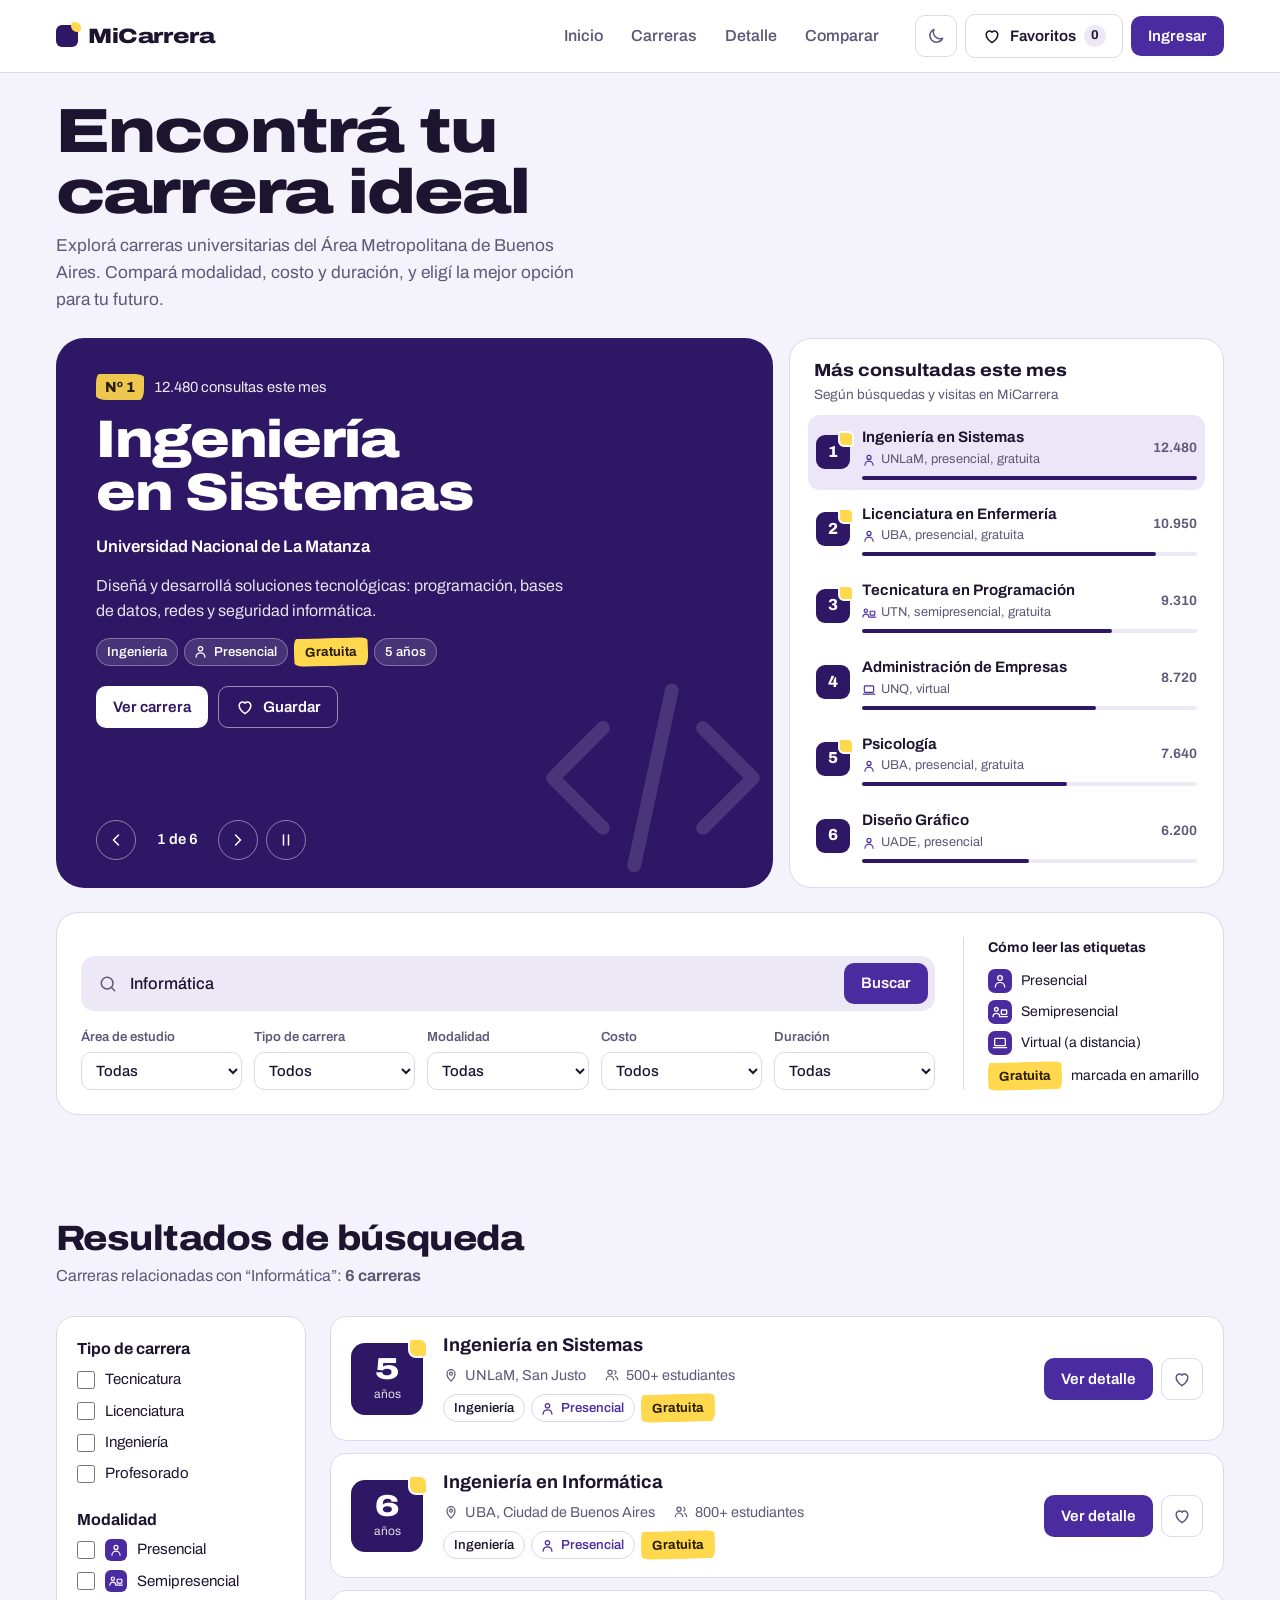
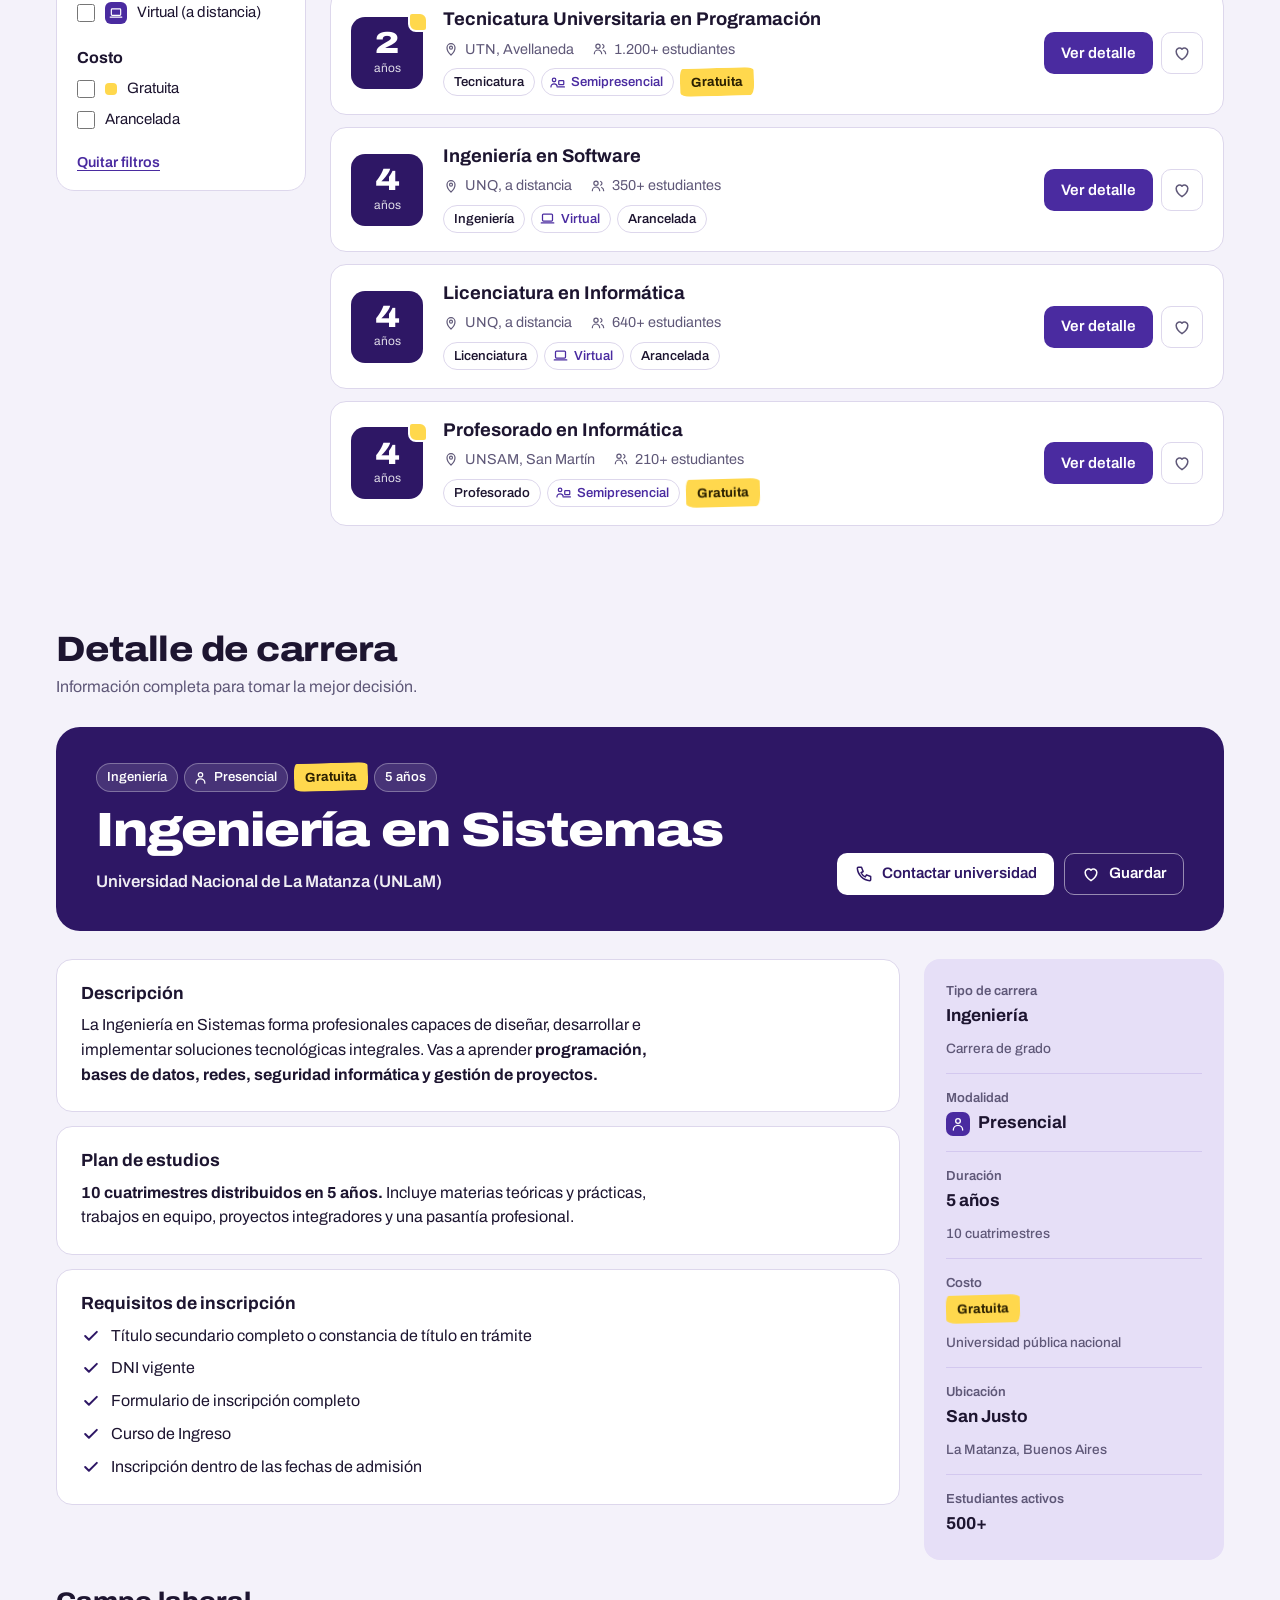
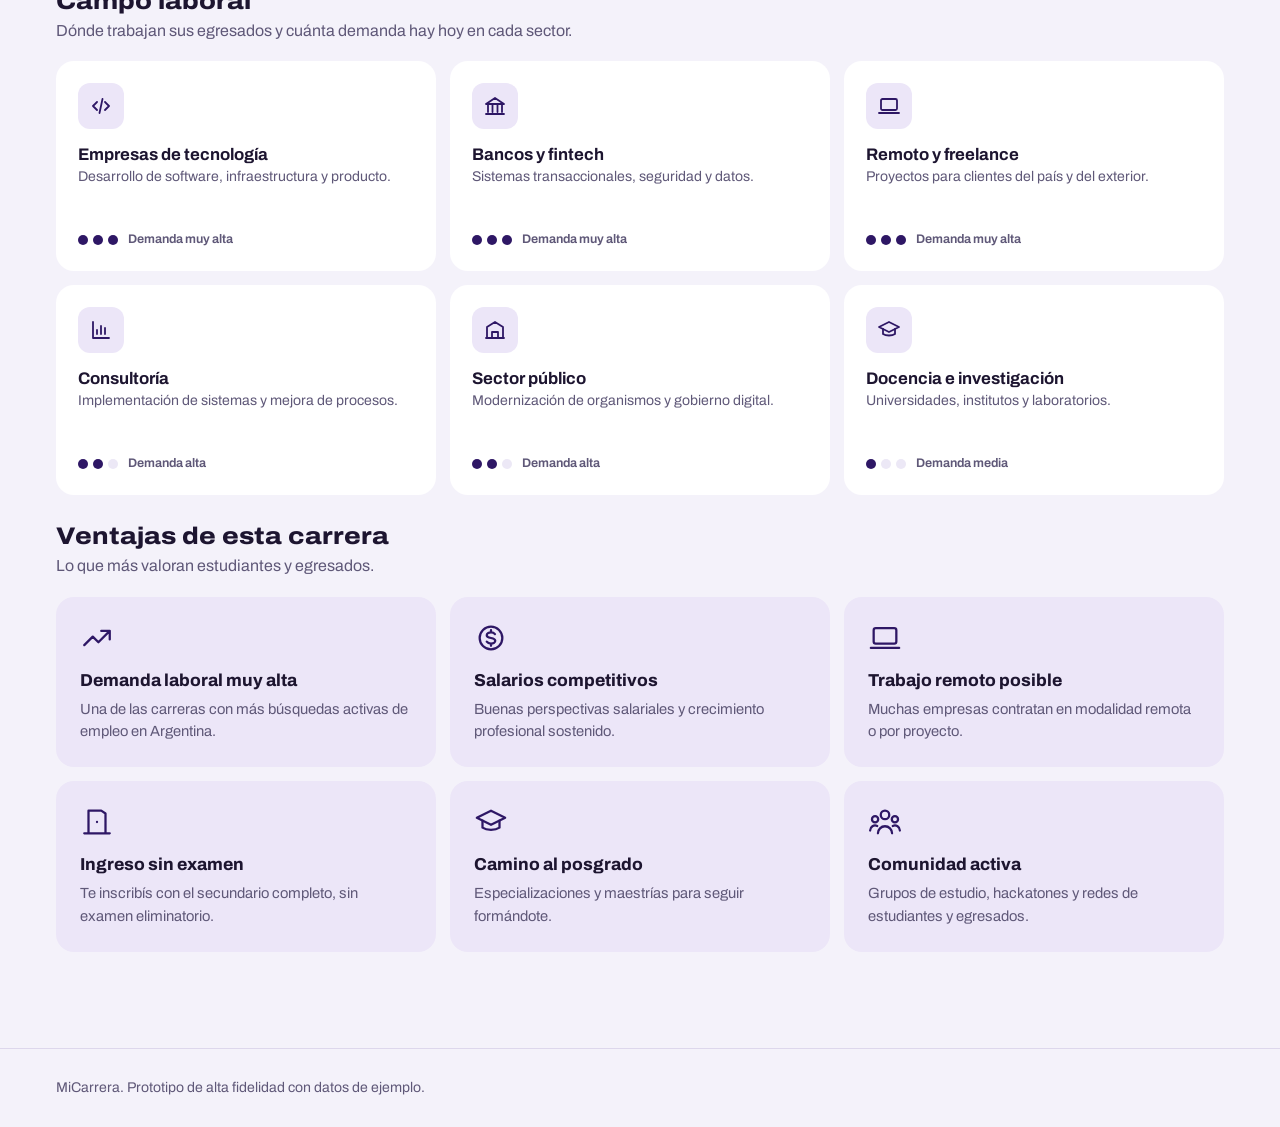
==== commit d1b67a57: "fix(ui): correcciones de la profesora - Home: se quitó la animación (barra de progreso) de la secció" ====
--- a/index.html
+++ b/index.html
@@ -240,11 +240,11 @@
       <div class="detail-main">
         <section class="block">
           <h4>Descripción</h4>
-          <p>La Ingeniería en Sistemas forma profesionales capaces de diseñar, desarrollar e implementar soluciones tecnológicas integrales. Vas a aprender programación, bases de datos, redes, seguridad informática y gestión de proyectos.</p>
+          <p>La Ingeniería en Sistemas forma profesionales capaces de diseñar, desarrollar e implementar soluciones tecnológicas integrales. Vas a aprender <b>programación, bases de datos, redes, seguridad informática y gestión de proyectos.</b></p> 
         </section>
         <section class="block">
           <h4>Plan de estudios</h4>
-          <p>10 cuatrimestres distribuidos en 5 años. Incluye materias teóricas y prácticas, trabajos en equipo, proyectos integradores y una pasantía profesional.</p>
+          <p><b>10 cuatrimestres distribuidos en 5 años.</b> Incluye materias teóricas y prácticas, trabajos en equipo, proyectos integradores y una pasantía profesional.</p>
         </section>
         <section class="block">
           <h4>Requisitos de inscripción</h4>
--- a/assets/css/micarrera.css
+++ b/assets/css/micarrera.css
@@ -347,6 +347,19 @@
   cursor: pointer
 }
 
+.nav-burger {
+  display: none
+}
+
+.nav-burger .b-close,
+.nav.open .nav-burger .b-open {
+  display: none
+}
+
+.nav.open .nav-burger .b-close {
+  display: inline
+}
+
 .btn-icon:hover {
   color: var(--ink);
   border-color: var(--muted)
@@ -385,9 +398,7 @@
 }
 
 .chip.mod {
-  background: var(--tag);
-  border-color: transparent;
-  color: #FFFFFF;
+  color: var(--brand);
   padding-left: 8px
 }
 
@@ -409,11 +420,6 @@
   background: rgb(255 255 255 / .12);
   border-color: rgb(255 255 255 / .3);
   color: var(--on-tone)
-}
-
-.on-tone .chip.mod {
-  background: var(--tag-on-tone);
-  border-color: transparent
 }
 
 .on-tone .chip.gratis {
@@ -788,32 +794,6 @@
   background: var(--tone)
 }
 
-.rank-prog {
-  position: absolute;
-  left: 0;
-  bottom: 0;
-  height: 2px;
-  width: 0;
-  background: var(--muted);
-  opacity: .3
-}
-
-.rank-prog.run {
-  animation: prog 7s linear forwards
-}
-
-@keyframes prog {
-  to {
-    width: 100%
-  }
-}
-
-.hero-grid:hover .rank-prog.run,
-.hero-grid:focus-within .rank-prog.run,
-.hero-grid.paused .rank-prog.run {
-  animation-play-state: paused
-}
-
 /* ---------- búsqueda ---------- */
 .search {
   display: grid;
@@ -1632,6 +1612,95 @@
   width: 200px
 }
 
+/* primera columna fija al hacer scroll horizontal */
+.cmp-table thead th:first-child,
+.cmp-table tbody th {
+  position: sticky;
+  left: 0;
+  z-index: 1
+}
+
+.table-scroll.scrolled .cmp-table thead th:first-child,
+.table-scroll.scrolled .cmp-table tbody th {
+  box-shadow: inset -1px 0 0 var(--muted), 4px 0 6px -3px rgba(29, 21, 48, .2)
+}
+
+.cmp-table tbody th {
+  background: var(--surface)
+}
+
+/* mobile: en vez de la tabla ancha, selector de aspecto + lista de carreras + ficha */
+.cmp-m {
+  display: none
+}
+
+@media (max-width:720px) {
+  .table-scroll {
+    display: none
+  }
+
+  .cmp-m:not([hidden]) {
+    display: grid;
+    gap: 14px
+  }
+
+  .cmp-m .sw {
+    display: inline-block;
+    width: 12px;
+    height: 12px;
+    margin-right: 8px;
+    background: var(--tone);
+    vertical-align: -1px
+  }
+
+  .cmp-m-head {
+    font-weight: 700;
+    text-align: center;
+    line-height: 1.3
+  }
+
+  .cmp-m-head small {
+    display: block;
+    font-weight: 500;
+    font-size: .82rem;
+    color: var(--muted)
+  }
+
+  .cmp-m-table {
+    width: 100%;
+    border-collapse: collapse;
+    font-size: .94rem;
+    background: var(--surface);
+    border: 1px solid var(--line);
+    border-radius: 14px;
+    overflow: hidden
+  }
+
+  .cmp-m-table th,
+  .cmp-m-table td {
+    padding: 12px 14px;
+    border-bottom: 1px solid var(--line);
+    vertical-align: middle
+  }
+
+  .cmp-m-table tr:last-child th,
+  .cmp-m-table tr:last-child td {
+    border-bottom: 0
+  }
+
+  .cmp-m-table th {
+    width: 42%;
+    text-align: left;
+    font-weight: 600;
+    color: var(--muted);
+    background: var(--sunk)
+  }
+
+  .cmp-m-table td {
+    text-align: center
+  }
+}
+
 .note {
   font-size: .84rem;
   color: var(--muted)
@@ -1733,30 +1802,81 @@
   }
 
   .cmp-layout .cmp-legend {
+    position: static;
     max-height: none
   }
 }
 
 @media (max-width:720px) {
   .nav-in {
-    padding-block: 10px 2px;
-    row-gap: 2px
-  }
-
-  .nav nav {
+    padding-block: 10px;
+    row-gap: 8px
+  }
+
+  .nav-burger {
+    display: grid;
+    margin-left: auto
+  }
+
+  .nav nav,
+  .nav-actions {
+    display: none;
     order: 3;
+    width: 100%
+  }
+
+  /* menú abierto: pantalla completa propia */
+  .nav.open {
+    position: fixed;
+    inset: 0;
+    z-index: 50;
+    overflow-y: auto;
+    align-content: start
+  }
+
+  html.menu-open {
+    overflow: hidden
+  }
+
+  .nav.open .nav-in {
+    min-height: 100%;
+    align-content: flex-start;
+    row-gap: 20px
+  }
+
+  .nav.open nav {
+    display: flex;
+    flex-direction: column;
+    gap: 4px;
+    margin-left: 0;
+    text-align: center;
+    padding-top: 12px;
+    border-top: 1px solid var(--line)
+  }
+
+  .nav.open .nav-actions .btn,
+  .nav.open .nav-actions .btn-icon {
     width: 100%;
-    margin-left: -12px;
-    overflow-x: auto
+    justify-content: center
+  }
+
+  .nav.open nav a {
+    padding: 16px 12px;
+    font-size: 1.25rem;
+    color: var(--ink)
+  }
+
+  .nav.open .nav-actions {
+    display: flex;
+    flex-direction: column;
+    align-items: stretch;
+    gap: 12px;
+    padding-top: 20px;
+    border-top: 1px solid var(--line)
   }
 
   .nav nav a {
-    padding: 6px 12px;
-    white-space: nowrap
-  }
-
-  .nav-actions {
-    margin-left: auto
+    padding: 12px
   }
 
   .stage {
@@ -2131,8 +2251,4 @@
   .stage-body.enter {
     animation: none
   }
-
-  .rank-prog.run {
-    animation: none
-  }
 }
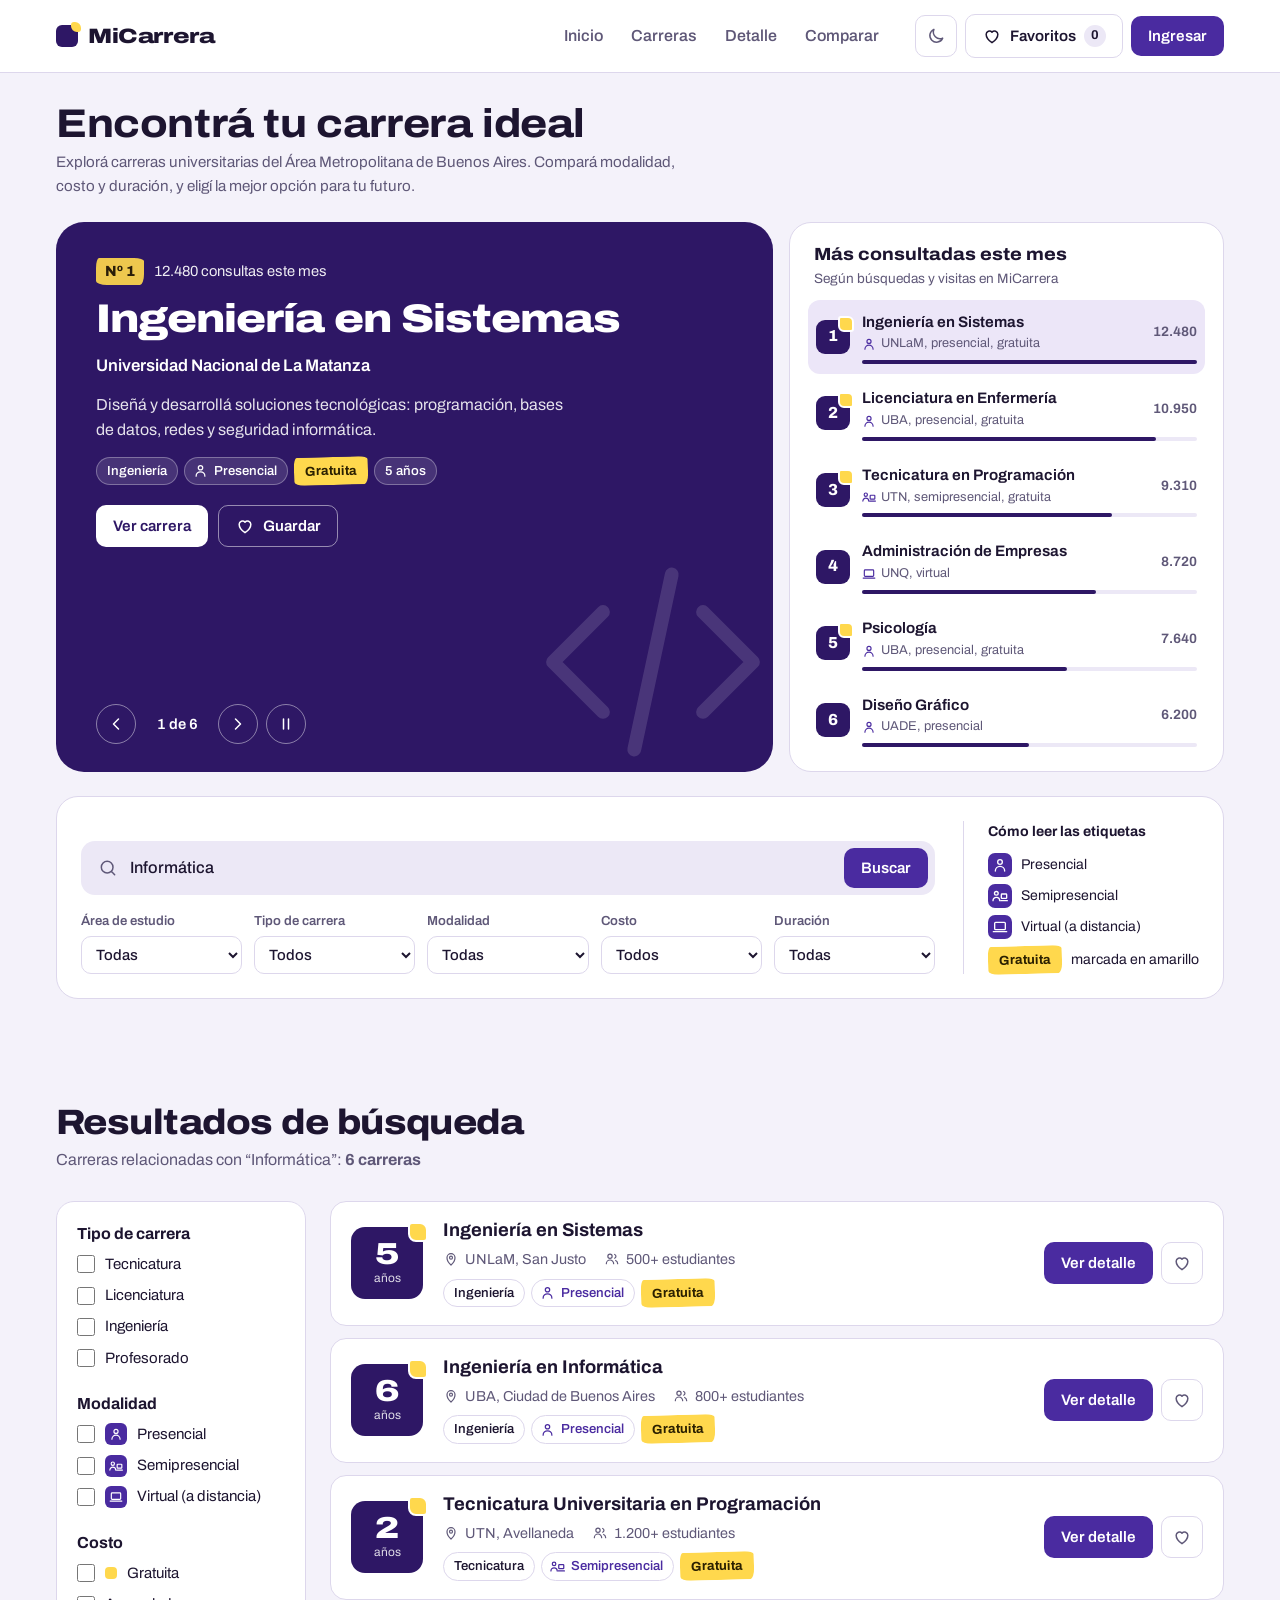
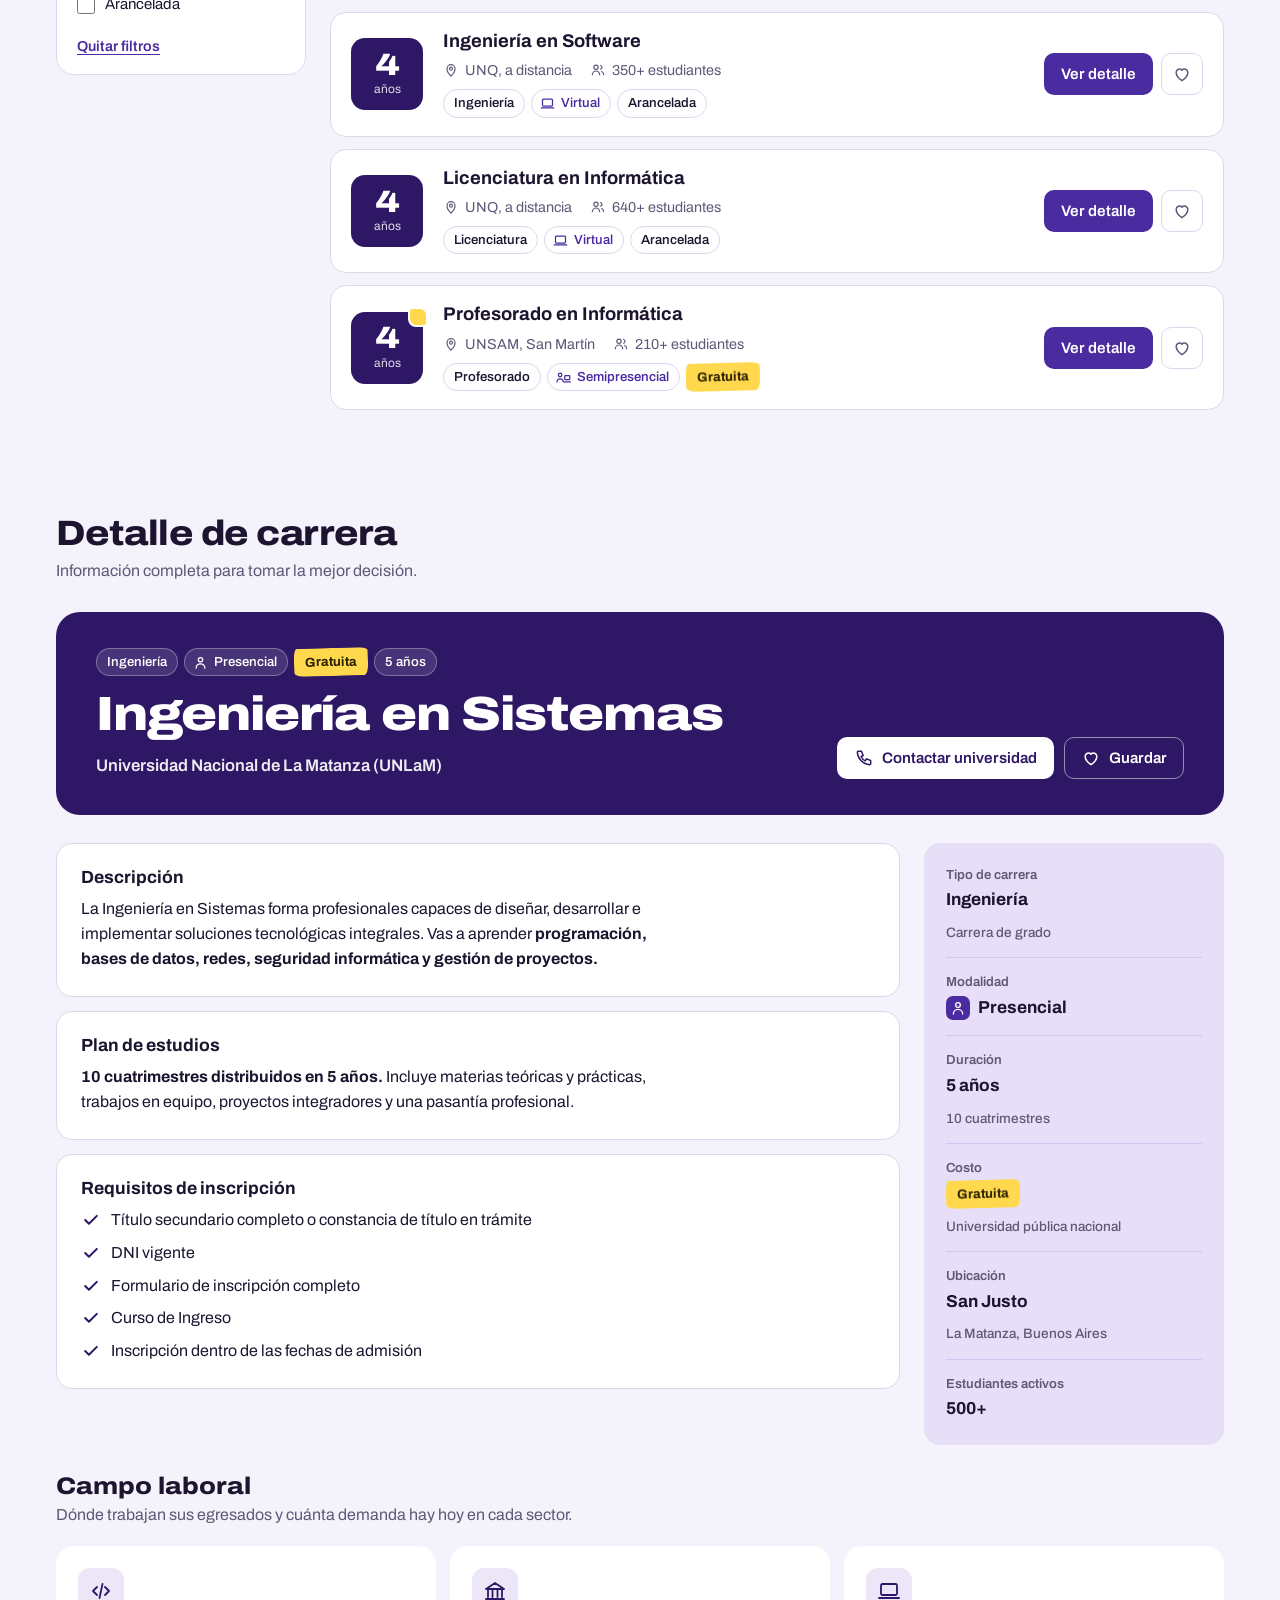
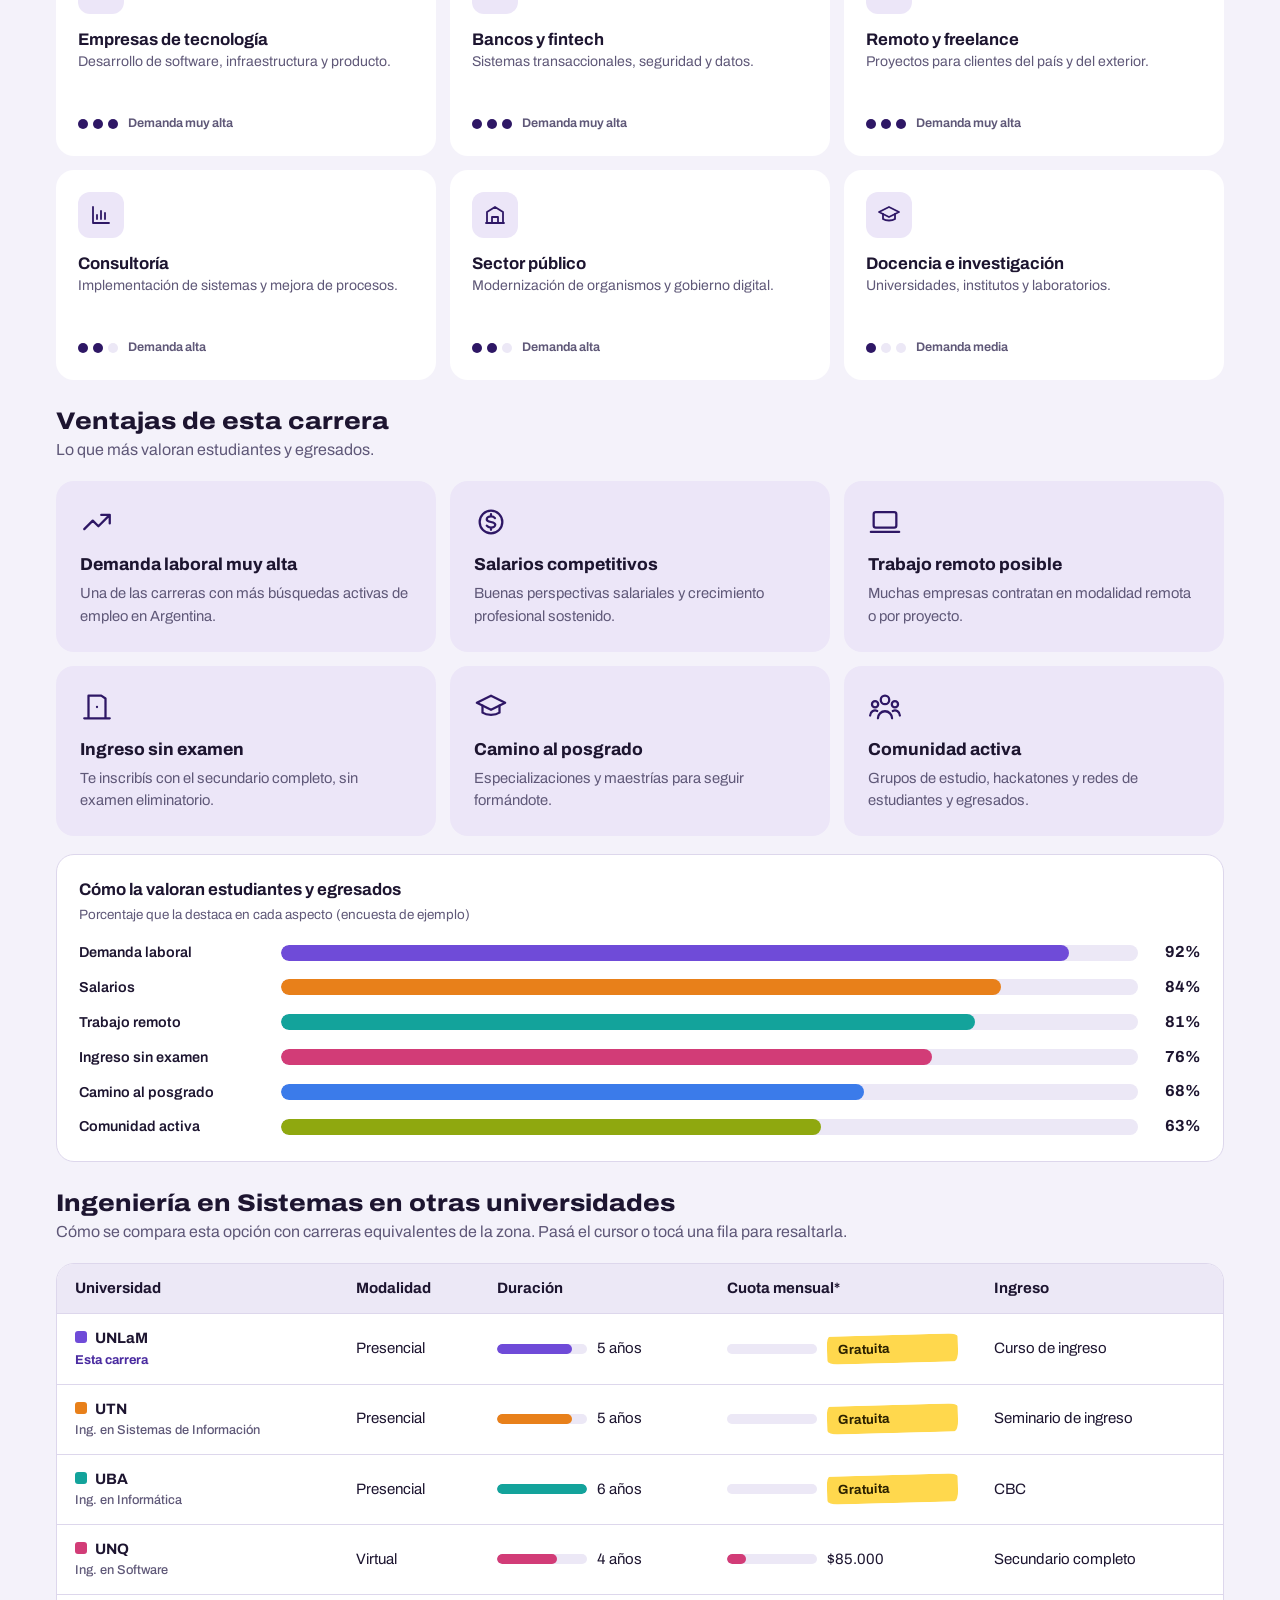
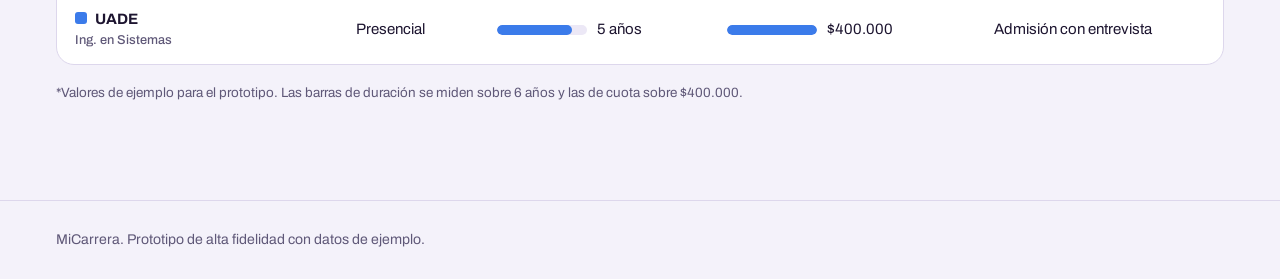
==== commit 26d01585: "feat(ui): feedback de la profesora (banner, gráficos, comparativa y grilla interactiva) - Banner y n" ====
--- a/index.html
+++ b/index.html
@@ -302,6 +302,53 @@
         <li class="perk"><svg class="i"><use href="#i-cap"/></svg><h4>Camino al posgrado</h4><p>Especializaciones y maestrías para seguir formándote.</p></li>
         <li class="perk"><svg class="i"><use href="#i-team"/></svg><h4>Comunidad activa</h4><p>Grupos de estudio, hackatones y redes de estudiantes y egresados.</p></li>
       </ul>
+
+      <figure class="vchart" aria-labelledby="h-vchart">
+        <figcaption>
+          <b id="h-vchart">Cómo la valoran estudiantes y egresados</b>
+          <span>Porcentaje que la destaca en cada aspecto (encuesta de ejemplo)</span>
+        </figcaption>
+        <ul class="hbars">
+          <li style="--c:var(--p1);--v:92%"><span class="hb-l">Demanda laboral</span><span class="hb-t"><i></i></span><b>92%</b></li>
+          <li style="--c:var(--p2);--v:84%"><span class="hb-l">Salarios</span><span class="hb-t"><i></i></span><b>84%</b></li>
+          <li style="--c:var(--p3);--v:81%"><span class="hb-l">Trabajo remoto</span><span class="hb-t"><i></i></span><b>81%</b></li>
+          <li style="--c:var(--p4);--v:76%"><span class="hb-l">Ingreso sin examen</span><span class="hb-t"><i></i></span><b>76%</b></li>
+          <li style="--c:var(--p5);--v:68%"><span class="hb-l">Camino al posgrado</span><span class="hb-t"><i></i></span><b>68%</b></li>
+          <li style="--c:var(--p6);--v:63%"><span class="hb-l">Comunidad activa</span><span class="hb-t"><i></i></span><b>63%</b></li>
+        </ul>
+      </figure>
+    </section>
+
+    <section class="wide t-presencial" aria-labelledby="h-unis">
+      <div class="wide-head">
+        <h3 id="h-unis">Ingeniería en Sistemas en otras universidades</h3>
+        <p>Cómo se compara esta opción con carreras equivalentes de la zona. Pasá el cursor o tocá una fila para resaltarla.</p>
+      </div>
+      <div class="unis" id="unis">
+        <div class="table-scroll">
+          <table class="uni-table">
+            <thead><tr><th scope="col">Universidad</th><th scope="col">Modalidad</th><th scope="col">Duración</th><th scope="col">Cuota mensual*</th><th scope="col">Ingreso</th></tr></thead>
+            <tbody>
+              <tr class="is-current" tabindex="0" style="--c:var(--p1)"><th scope="row"><span class="sw"></span>UNLaM <small>Esta carrera</small></th><td>Presencial</td>
+                <td><span class="ub"><span class="ub-t"><i style="--v:83%"></i></span>5 años</span></td>
+                <td><span class="ub"><span class="ub-t"><i style="--v:0%"></i></span><span class="chip gratis">Gratuita</span></span></td><td>Curso de ingreso</td></tr>
+              <tr tabindex="0" style="--c:var(--p2)"><th scope="row"><span class="sw"></span>UTN <small>Ing. en Sistemas de Información</small></th><td>Presencial</td>
+                <td><span class="ub"><span class="ub-t"><i style="--v:83%"></i></span>5 años</span></td>
+                <td><span class="ub"><span class="ub-t"><i style="--v:0%"></i></span><span class="chip gratis">Gratuita</span></span></td><td>Seminario de ingreso</td></tr>
+              <tr tabindex="0" style="--c:var(--p3)"><th scope="row"><span class="sw"></span>UBA <small>Ing. en Informática</small></th><td>Presencial</td>
+                <td><span class="ub"><span class="ub-t"><i style="--v:100%"></i></span>6 años</span></td>
+                <td><span class="ub"><span class="ub-t"><i style="--v:0%"></i></span><span class="chip gratis">Gratuita</span></span></td><td>CBC</td></tr>
+              <tr tabindex="0" style="--c:var(--p4)"><th scope="row"><span class="sw"></span>UNQ <small>Ing. en Software</small></th><td>Virtual</td>
+                <td><span class="ub"><span class="ub-t"><i style="--v:67%"></i></span>4 años</span></td>
+                <td><span class="ub"><span class="ub-t"><i style="--v:21%"></i></span>$85.000</span></td><td>Secundario completo</td></tr>
+              <tr tabindex="0" style="--c:var(--p5)"><th scope="row"><span class="sw"></span>UADE <small>Ing. en Sistemas</small></th><td>Presencial</td>
+                <td><span class="ub"><span class="ub-t"><i style="--v:83%"></i></span>5 años</span></td>
+                <td><span class="ub"><span class="ub-t"><i style="--v:100%"></i></span>$400.000</span></td><td>Admisión con entrevista</td></tr>
+            </tbody>
+          </table>
+        </div>
+      </div>
+      <p class="note">*Valores de ejemplo para el prototipo. Las barras de duración se miden sobre 6 años y las de cuota sobre $400.000.</p>
     </section>
   </section>
 </main>
@@ -310,5 +357,17 @@
 
 <script src="assets/js/auth.js"></script>
 <script src="assets/js/micarrera.js"></script>
+<script>
+  // en la tabla de universidades, la fila tocada o enfocada queda resaltada
+  document.querySelectorAll('#unis tbody tr').forEach(tr => {
+    const mark = () => {
+      const on = !tr.classList.contains('is-picked');
+      tr.parentNode.querySelectorAll('.is-picked').forEach(r => r.classList.remove('is-picked'));
+      tr.classList.toggle('is-picked', on);
+    };
+    tr.addEventListener('click', mark);
+    tr.addEventListener('keydown', e => { if (e.key === 'Enter' || e.key === ' ') { e.preventDefault(); mark(); } });
+  });
+</script>
 </body>
 </html>
--- a/assets/css/micarrera.css
+++ b/assets/css/micarrera.css
@@ -37,6 +37,22 @@
   --aside-line: #D3C8EF;
   --hl: #FFD84D;
   --hl-ink: #2B2000;
+  --p1: #6F4BD8;
+  --p2: #E8801A;
+  --p3: #13A39B;
+  --p4: #D23C77;
+  --p5: #3B7BEA;
+  --p6: #8FA80F;
+  --p7: #B05AD6;
+  --p8: #D9A400;
+  --p9: #E0554B;
+  --p10: #4A9A3A;
+  --good: #137A3F;
+  --good-bg: #DDF3E4;
+  --mid: #8A5A00;
+  --mid-bg: #FFEFC7;
+  --low: #B3261E;
+  --low-bg: #FBE1DE;
   --display: "Archivo", "Arial Narrow", system-ui, sans-serif;
   --text: "Archivo", system-ui, -apple-system, "Segoe UI", sans-serif;
 }
@@ -59,6 +75,12 @@
     --tag-on-tone: #7E63E6;
     --aside: #261D3F;
     --aside-line: #3A2F5C;
+    --good: #6FDC9A;
+    --good-bg: #17382A;
+    --mid: #FFD27A;
+    --mid-bg: #3D3010;
+    --low: #FF9A92;
+    --low-bg: #411C1A;
     color-scheme: dark
   }
 }
@@ -80,6 +102,12 @@
   --tag-on-tone: #7E63E6;
   --aside: #261D3F;
   --aside-line: #3A2F5C;
+  --good: #6FDC9A;
+  --good-bg: #17382A;
+  --mid: #FFD27A;
+  --mid-bg: #3D3010;
+  --low: #FF9A92;
+  --low-bg: #411C1A;
   color-scheme: dark
 }
 
@@ -517,22 +545,22 @@
 
 .hero-head {
   display: grid;
-  gap: 10px;
-  max-width: 60ch
+  gap: 4px;
+  max-width: 70ch
 }
 
 .hero-head h1 {
   font-family: var(--display);
-  font-stretch: 125%;
-  font-weight: 850;
-  font-size: clamp(2.2rem, 5.2vw, 3.9rem);
-  letter-spacing: -.03em;
-  line-height: .98
+  font-stretch: 112%;
+  font-weight: 750;
+  font-size: clamp(1.75rem, 4vw, 2.5rem);
+  letter-spacing: -.01em;
+  line-height: 1.15
 }
 
 .hero-head p {
   color: var(--muted);
-  font-size: 1.08rem
+  font-size: .95rem
 }
 
 .hero-grid {
@@ -600,7 +628,7 @@
   font-family: var(--display);
   font-stretch: 118%;
   font-weight: 850;
-  font-size: clamp(2rem, 4.4vw, 3.3rem);
+  font-size: clamp(1.75rem, 4vw, 2.5rem);
   letter-spacing: -.025em;
   line-height: 1
 }
@@ -1328,6 +1356,182 @@
   color: var(--muted)
 }
 
+/* gráfico de barras horizontales: un color por ventaja */
+.vchart {
+  margin: 0;
+  display: grid;
+  gap: 14px;
+  padding: 22px;
+  background: var(--surface);
+  border: 1px solid var(--line);
+  border-radius: 18px
+}
+
+.vchart figcaption {
+  display: grid;
+  gap: 2px
+}
+
+.vchart figcaption b {
+  font-size: 1.05rem
+}
+
+.vchart figcaption span {
+  font-size: .84rem;
+  color: var(--muted)
+}
+
+.hbars {
+  display: grid;
+  gap: 10px
+}
+
+.hbars li {
+  display: grid;
+  grid-template-columns: minmax(120px, 190px) minmax(0, 1fr) 3.2em;
+  align-items: center;
+  gap: 12px
+}
+
+.hb-l {
+  font-size: .9rem;
+  font-weight: 600
+}
+
+.hb-t {
+  height: 16px;
+  border-radius: 8px;
+  background: var(--sunk);
+  overflow: hidden
+}
+
+.hb-t i {
+  display: block;
+  height: 100%;
+  width: var(--v);
+  border-radius: 8px;
+  background: var(--c);
+  transform-origin: left;
+  animation: grow .7s ease-out both
+}
+
+.hbars b,
+.ub {
+  font-variant-numeric: tabular-nums
+}
+
+.hbars b {
+  text-align: right
+}
+
+@keyframes grow {
+  from { transform: scaleX(0) }
+}
+
+/* comparativa con otras universidades */
+.uni-table {
+  width: 100%;
+  min-width: 760px;
+  border-collapse: collapse;
+  font-size: .94rem
+}
+
+.uni-table th,
+.uni-table td {
+  padding: 13px 18px;
+  text-align: left;
+  border-bottom: 1px solid var(--line);
+  vertical-align: middle
+}
+
+.uni-table thead th {
+  background: var(--sunk);
+  font-weight: 700
+}
+
+.uni-table tbody tr:last-child th,
+.uni-table tbody tr:last-child td {
+  border-bottom: 0
+}
+
+.uni-table tbody th {
+  font-weight: 700
+}
+
+.uni-table tbody th small {
+  display: block;
+  font-weight: 500;
+  font-size: .8rem;
+  color: var(--muted)
+}
+
+.uni-table .sw {
+  display: inline-block;
+  width: 12px;
+  height: 12px;
+  margin-right: 8px;
+  border-radius: 3px;
+  background: var(--c)
+}
+
+.uni-table tbody tr {
+  cursor: pointer;
+  transition: background .15s
+}
+
+.uni-table tbody tr:hover,
+.uni-table tbody tr:focus-visible,
+.uni-table tbody tr.is-picked {
+  background: var(--sunk)
+}
+
+.uni-table tbody tr.is-picked {
+  box-shadow: inset 4px 0 0 var(--c)
+}
+
+.uni-table tbody tr.is-current th small {
+  color: var(--brand);
+  font-weight: 700
+}
+
+.ub {
+  display: grid;
+  grid-template-columns: 90px auto;
+  align-items: center;
+  gap: 10px
+}
+
+.ub-t {
+  height: 10px;
+  border-radius: 5px;
+  background: var(--sunk);
+  overflow: hidden
+}
+
+.uni-table tr:hover .ub-t,
+.uni-table tr.is-picked .ub-t {
+  background: var(--surface)
+}
+
+.ub-t i {
+  display: block;
+  height: 100%;
+  width: var(--v);
+  background: var(--c);
+  border-radius: 5px
+}
+
+@media (max-width:720px) {
+  .hbars li {
+    grid-template-columns: minmax(0, 1fr) 3.2em
+  }
+
+  .hbars .hb-t {
+    grid-column: 1 / -1;
+    grid-row: 2
+  }
+}
+
 /* ---------- favoritos ---------- */
 .fav-grid {
   display: grid;
@@ -1627,6 +1831,105 @@
 
 .cmp-table tbody th {
   background: var(--surface)
+}
+
+/* grilla interactiva: cruz de resaltado, columna fijada y solo diferencias */
+.cmp-tools {
+  display: flex;
+  flex-wrap: wrap;
+  align-items: center;
+  gap: 16px;
+  margin-bottom: 12px
+}
+
+.cmp-tools small {
+  color: var(--muted)
+}
+
+.cmp-table thead th button {
+  all: unset;
+  display: block;
+  width: 100%;
+  cursor: pointer;
+  border-radius: 6px
+}
+
+.cmp-table thead th button:focus-visible {
+  outline: 3px solid var(--focus);
+  outline-offset: 2px
+}
+
+.cmp-table thead th {
+  border-top: 4px solid var(--tone, transparent)
+}
+
+.cmp-table thead th:first-child {
+  border-top-color: transparent
+}
+
+.cmp-table td.hl,
+.cmp-table tr.hl > th {
+  background: var(--sunk)
+}
+
+.cmp-table td.hl-x {
+  background: color-mix(in srgb, var(--brand) 14%, var(--surface))
+}
+
+.cmp-table thead th.hl-x {
+  box-shadow: inset 0 -3px 0 var(--tone)
+}
+
+.cmp-table.pinned td:not(.pin),
+.cmp-table.pinned thead th:not(.pin):not(:first-child) {
+  opacity: .45
+}
+
+.cmp-table td.pin {
+  background: color-mix(in srgb, var(--tone, var(--brand)) 12%, var(--surface))
+}
+
+.cmp-table tbody tr {
+  cursor: default
+}
+
+/* valores medibles: verde = mejor, ámbar = intermedio, rojo = más exigente */
+.val {
+  display: inline-flex;
+  align-items: center;
+  gap: 6px;
+  padding: 3px 10px;
+  border-radius: 999px;
+  font-weight: 700;
+  font-size: .9rem;
+  font-variant-numeric: tabular-nums
+}
+
+.val.good {
+  color: var(--good);
+  background: var(--good-bg)
+}
+
+.val.mid {
+  color: var(--mid);
+  background: var(--mid-bg)
+}
+
+.val.low {
+  color: var(--low);
+  background: var(--low-bg)
+}
+
+.val.good::before {
+  content: "▲"
+}
+
+.val.low::before {
+  content: "▼"
+}
+
+.val.mid::before {
+  content: "●"
 }
 
 /* mobile: en vez de la tabla ancha, selector de aspecto + lista de carreras + ficha */
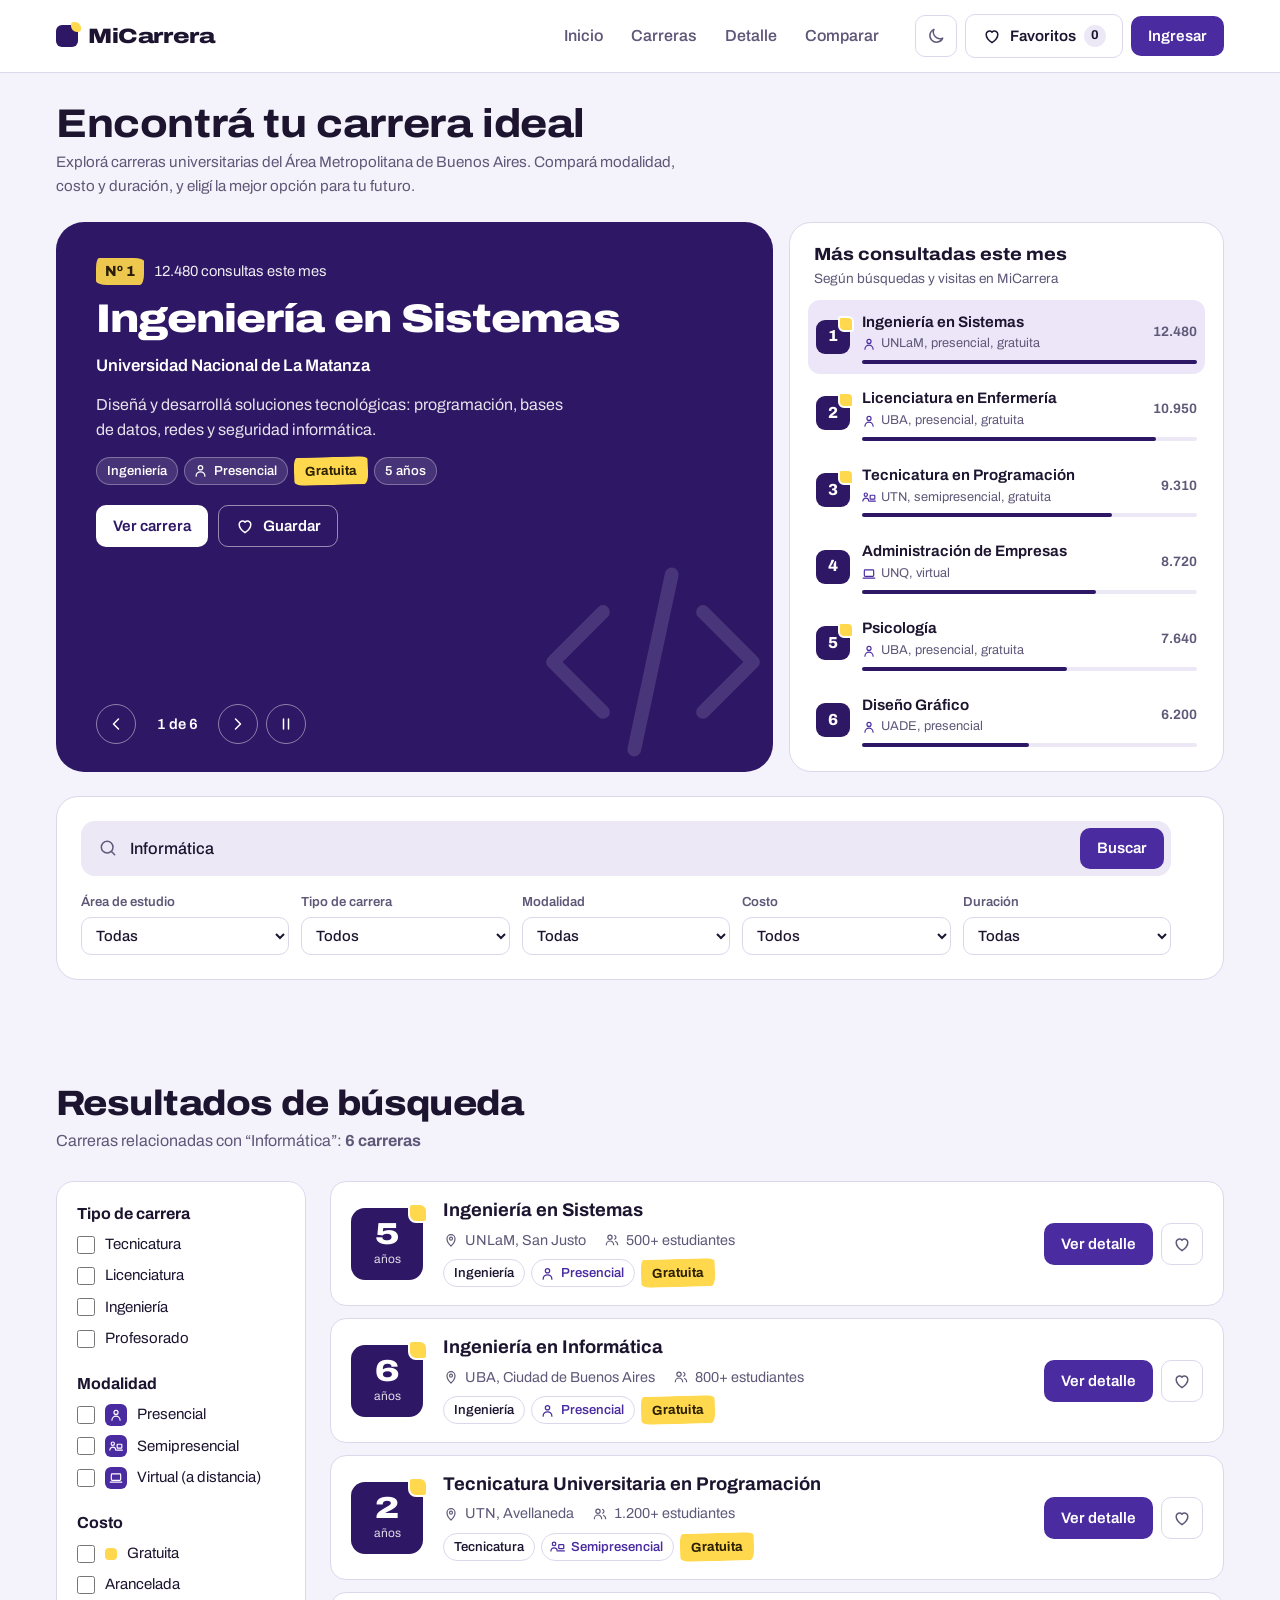
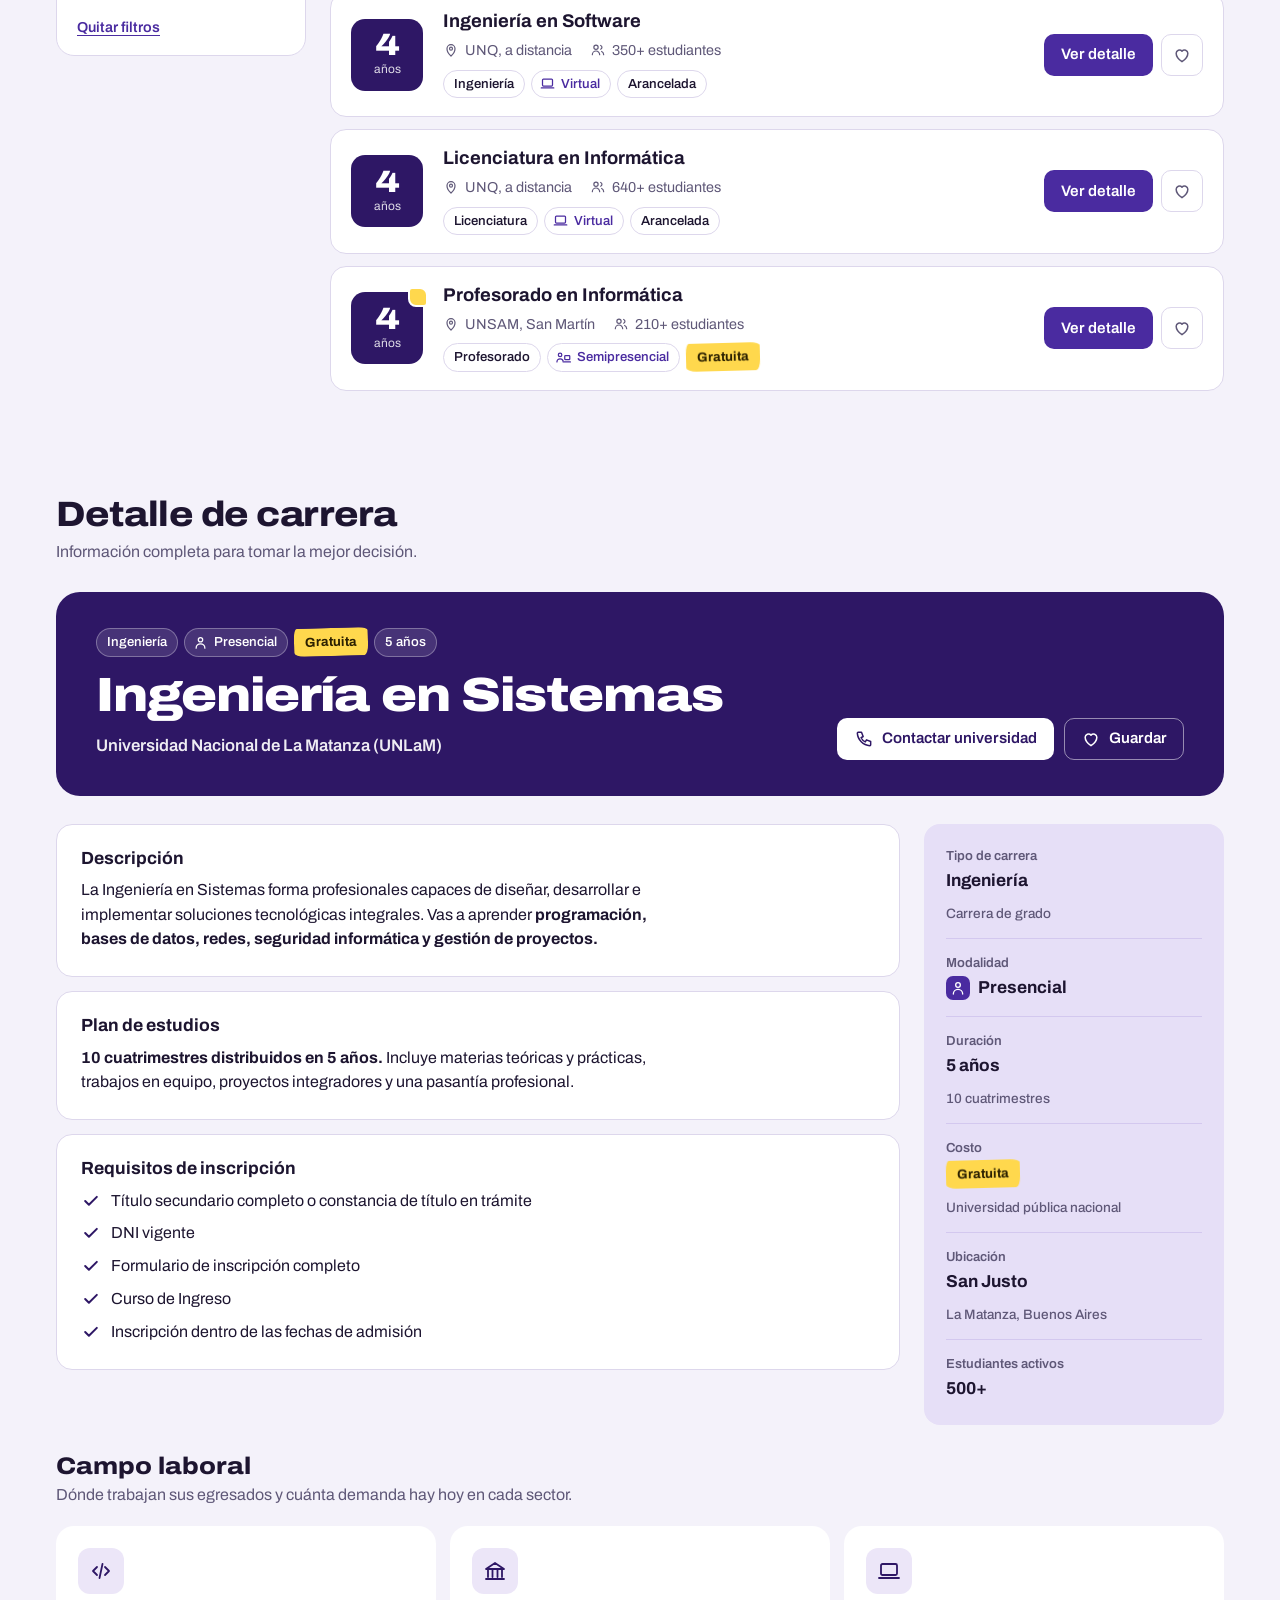
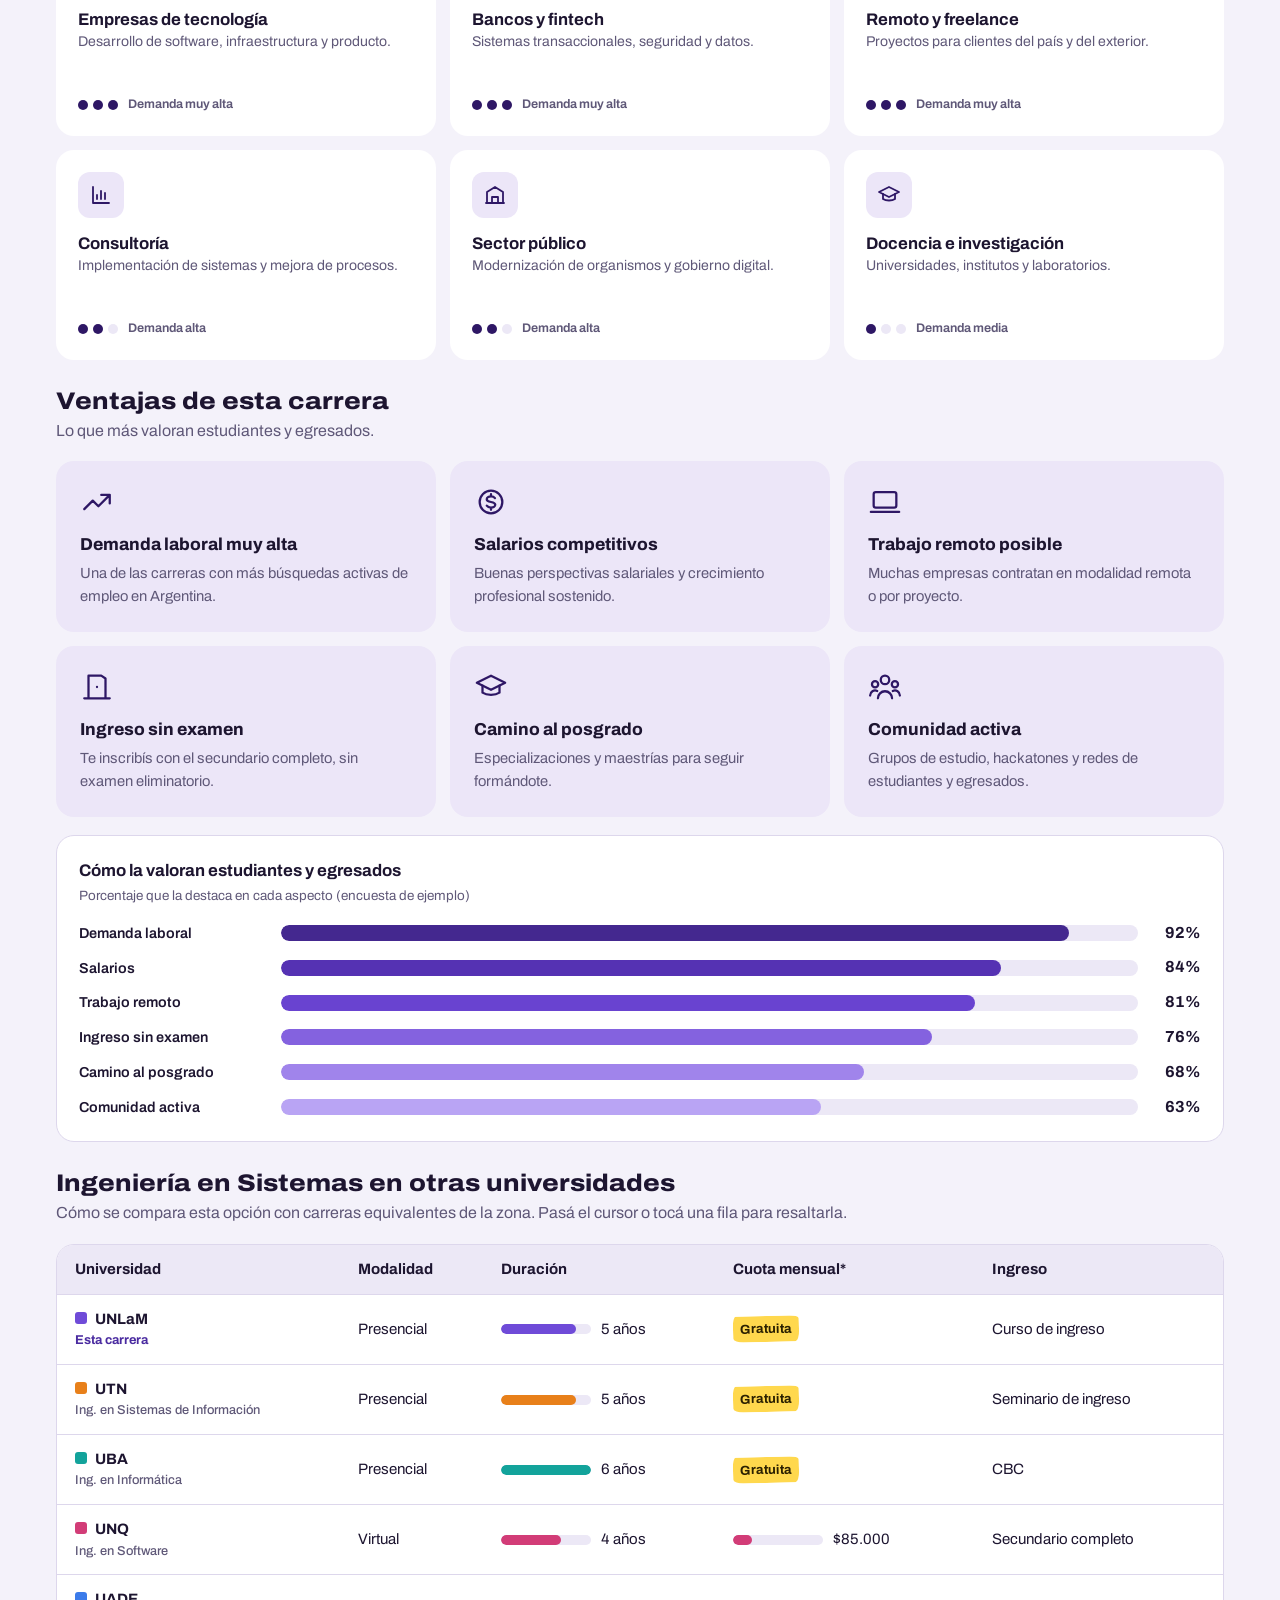
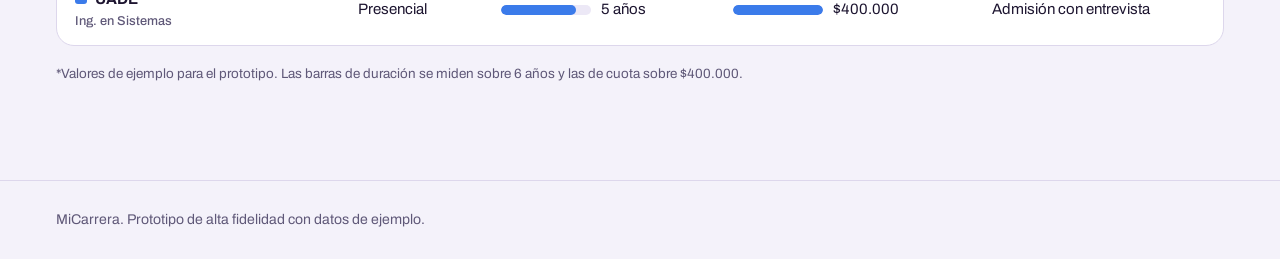
==== commit 4311d187: "Ajustes de home y detalle: quitar leyenda de etiquetas, barras monocromáticas, tabla de universidade" ====
--- a/index.html
+++ b/index.html
@@ -105,15 +105,6 @@
             <select id="s-dur"><option>Todas</option><option>Hasta 3 años</option><option>4 a 5 años</option><option>6 años o más</option></select></div>
         </div>
       </form>
-      <div class="legend">
-        <p class="legend-title">Cómo leer las etiquetas</p>
-        <ul>
-          <li class="t-presencial"><span class="sw"></span>Presencial</li>
-          <li class="t-semi"><span class="sw"></span>Semipresencial</li>
-          <li class="t-virtual"><span class="sw"></span>Virtual (a distancia)</li>
-          <li><span class="chip gratis">Gratuita</span>marcada en amarillo</li>
-        </ul>
-      </div>
     </div>
   </section>
 
@@ -309,12 +300,12 @@
           <span>Porcentaje que la destaca en cada aspecto (encuesta de ejemplo)</span>
         </figcaption>
         <ul class="hbars">
-          <li style="--c:var(--p1);--v:92%"><span class="hb-l">Demanda laboral</span><span class="hb-t"><i></i></span><b>92%</b></li>
-          <li style="--c:var(--p2);--v:84%"><span class="hb-l">Salarios</span><span class="hb-t"><i></i></span><b>84%</b></li>
-          <li style="--c:var(--p3);--v:81%"><span class="hb-l">Trabajo remoto</span><span class="hb-t"><i></i></span><b>81%</b></li>
-          <li style="--c:var(--p4);--v:76%"><span class="hb-l">Ingreso sin examen</span><span class="hb-t"><i></i></span><b>76%</b></li>
-          <li style="--c:var(--p5);--v:68%"><span class="hb-l">Camino al posgrado</span><span class="hb-t"><i></i></span><b>68%</b></li>
-          <li style="--c:var(--p6);--v:63%"><span class="hb-l">Comunidad activa</span><span class="hb-t"><i></i></span><b>63%</b></li>
+          <li style="--c:hsl(256 56% 36%);--v:92%"><span class="hb-l">Demanda laboral</span><span class="hb-t"><i></i></span><b>92%</b></li>
+          <li style="--c:hsl(256 56% 45%);--v:84%"><span class="hb-l">Salarios</span><span class="hb-t"><i></i></span><b>84%</b></li>
+          <li style="--c:hsl(256 60% 54%);--v:81%"><span class="hb-l">Trabajo remoto</span><span class="hb-t"><i></i></span><b>81%</b></li>
+          <li style="--c:hsl(256 66% 63%);--v:76%"><span class="hb-l">Ingreso sin examen</span><span class="hb-t"><i></i></span><b>76%</b></li>
+          <li style="--c:hsl(256 72% 72%);--v:68%"><span class="hb-l">Camino al posgrado</span><span class="hb-t"><i></i></span><b>68%</b></li>
+          <li style="--c:hsl(256 78% 80%);--v:63%"><span class="hb-l">Comunidad activa</span><span class="hb-t"><i></i></span><b>63%</b></li>
         </ul>
       </figure>
     </section>
@@ -329,21 +320,21 @@
           <table class="uni-table">
             <thead><tr><th scope="col">Universidad</th><th scope="col">Modalidad</th><th scope="col">Duración</th><th scope="col">Cuota mensual*</th><th scope="col">Ingreso</th></tr></thead>
             <tbody>
-              <tr class="is-current" tabindex="0" style="--c:var(--p1)"><th scope="row"><span class="sw"></span>UNLaM <small>Esta carrera</small></th><td>Presencial</td>
-                <td><span class="ub"><span class="ub-t"><i style="--v:83%"></i></span>5 años</span></td>
-                <td><span class="ub"><span class="ub-t"><i style="--v:0%"></i></span><span class="chip gratis">Gratuita</span></span></td><td>Curso de ingreso</td></tr>
-              <tr tabindex="0" style="--c:var(--p2)"><th scope="row"><span class="sw"></span>UTN <small>Ing. en Sistemas de Información</small></th><td>Presencial</td>
-                <td><span class="ub"><span class="ub-t"><i style="--v:83%"></i></span>5 años</span></td>
-                <td><span class="ub"><span class="ub-t"><i style="--v:0%"></i></span><span class="chip gratis">Gratuita</span></span></td><td>Seminario de ingreso</td></tr>
-              <tr tabindex="0" style="--c:var(--p3)"><th scope="row"><span class="sw"></span>UBA <small>Ing. en Informática</small></th><td>Presencial</td>
-                <td><span class="ub"><span class="ub-t"><i style="--v:100%"></i></span>6 años</span></td>
-                <td><span class="ub"><span class="ub-t"><i style="--v:0%"></i></span><span class="chip gratis">Gratuita</span></span></td><td>CBC</td></tr>
-              <tr tabindex="0" style="--c:var(--p4)"><th scope="row"><span class="sw"></span>UNQ <small>Ing. en Software</small></th><td>Virtual</td>
-                <td><span class="ub"><span class="ub-t"><i style="--v:67%"></i></span>4 años</span></td>
-                <td><span class="ub"><span class="ub-t"><i style="--v:21%"></i></span>$85.000</span></td><td>Secundario completo</td></tr>
-              <tr tabindex="0" style="--c:var(--p5)"><th scope="row"><span class="sw"></span>UADE <small>Ing. en Sistemas</small></th><td>Presencial</td>
-                <td><span class="ub"><span class="ub-t"><i style="--v:83%"></i></span>5 años</span></td>
-                <td><span class="ub"><span class="ub-t"><i style="--v:100%"></i></span>$400.000</span></td><td>Admisión con entrevista</td></tr>
+              <tr class="is-current" tabindex="0" style="--c:var(--p1)"><th scope="row"><span class="sw"></span>UNLaM <small>Esta carrera</small></th><td data-label="Modalidad">Presencial</td>
+                <td data-label="Duración"><span class="ub"><span class="ub-t"><i style="--v:83%"></i></span>5 años</span></td>
+                <td data-label="Cuota mensual*"><span class="ub free"><span class="chip gratis">Gratuita</span></span></td><td data-label="Ingreso">Curso de ingreso</td></tr>
+              <tr tabindex="0" style="--c:var(--p2)"><th scope="row"><span class="sw"></span>UTN <small>Ing. en Sistemas de Información</small></th><td data-label="Modalidad">Presencial</td>
+                <td data-label="Duración"><span class="ub"><span class="ub-t"><i style="--v:83%"></i></span>5 años</span></td>
+                <td data-label="Cuota mensual*"><span class="ub free"><span class="chip gratis">Gratuita</span></span></td><td data-label="Ingreso">Seminario de ingreso</td></tr>
+              <tr tabindex="0" style="--c:var(--p3)"><th scope="row"><span class="sw"></span>UBA <small>Ing. en Informática</small></th><td data-label="Modalidad">Presencial</td>
+                <td data-label="Duración"><span class="ub"><span class="ub-t"><i style="--v:100%"></i></span>6 años</span></td>
+                <td data-label="Cuota mensual*"><span class="ub free"><span class="chip gratis">Gratuita</span></span></td><td data-label="Ingreso">CBC</td></tr>
+              <tr tabindex="0" style="--c:var(--p4)"><th scope="row"><span class="sw"></span>UNQ <small>Ing. en Software</small></th><td data-label="Modalidad">Virtual</td>
+                <td data-label="Duración"><span class="ub"><span class="ub-t"><i style="--v:67%"></i></span>4 años</span></td>
+                <td data-label="Cuota mensual*"><span class="ub"><span class="ub-t"><i style="--v:21%"></i></span>$85.000</span></td><td data-label="Ingreso">Secundario completo</td></tr>
+              <tr tabindex="0" style="--c:var(--p5)"><th scope="row"><span class="sw"></span>UADE <small>Ing. en Sistemas</small></th><td data-label="Modalidad">Presencial</td>
+                <td data-label="Duración"><span class="ub"><span class="ub-t"><i style="--v:83%"></i></span>5 años</span></td>
+                <td data-label="Cuota mensual*"><span class="ub"><span class="ub-t"><i style="--v:100%"></i></span>$400.000</span></td><td data-label="Ingreso">Admisión con entrevista</td></tr>
             </tbody>
           </table>
         </div>
--- a/assets/css/micarrera.css
+++ b/assets/css/micarrera.css
@@ -1501,6 +1501,15 @@
   gap: 10px
 }
 
+.ub.free {
+  display: flex;
+  justify-content: flex-start
+}
+
+.uni-table .chip.gratis {
+  padding: 2px 6px
+}
+
 .ub-t {
   height: 10px;
   border-radius: 5px;
@@ -1938,8 +1947,69 @@
 }
 
 @media (max-width:720px) {
-  .table-scroll {
+  #cmpTableWrap {
     display: none
+  }
+
+  .unis .table-scroll {
+    background: none;
+    border: 0;
+    overflow: visible
+  }
+
+  .uni-table {
+    min-width: 0;
+    display: block
+  }
+
+  .uni-table thead {
+    display: none
+  }
+
+  .uni-table tbody {
+    display: grid;
+    gap: 14px
+  }
+
+  .uni-table tbody tr {
+    display: block;
+    background: var(--surface);
+    border: 1px solid var(--line);
+    border-radius: 14px;
+    overflow: hidden
+  }
+
+  .uni-table tbody tr.is-picked {
+    box-shadow: inset 4px 0 0 var(--c)
+  }
+
+  .uni-table tbody th {
+    display: block;
+    padding: 12px 14px;
+    background: var(--sunk)
+  }
+
+  .uni-table tbody td {
+    display: grid;
+    grid-template-columns: 42% 1fr;
+    align-items: center;
+    gap: 10px;
+    padding: 11px 14px;
+    border-bottom: 1px solid var(--line)
+  }
+
+  .uni-table tbody tr:last-child td {
+    border-bottom: 1px solid var(--line)
+  }
+
+  .uni-table tbody td:last-child {
+    border-bottom: 0
+  }
+
+  .uni-table tbody td::before {
+    content: attr(data-label);
+    font-weight: 600;
+    color: var(--muted)
   }
 
   .cmp-m:not([hidden]) {
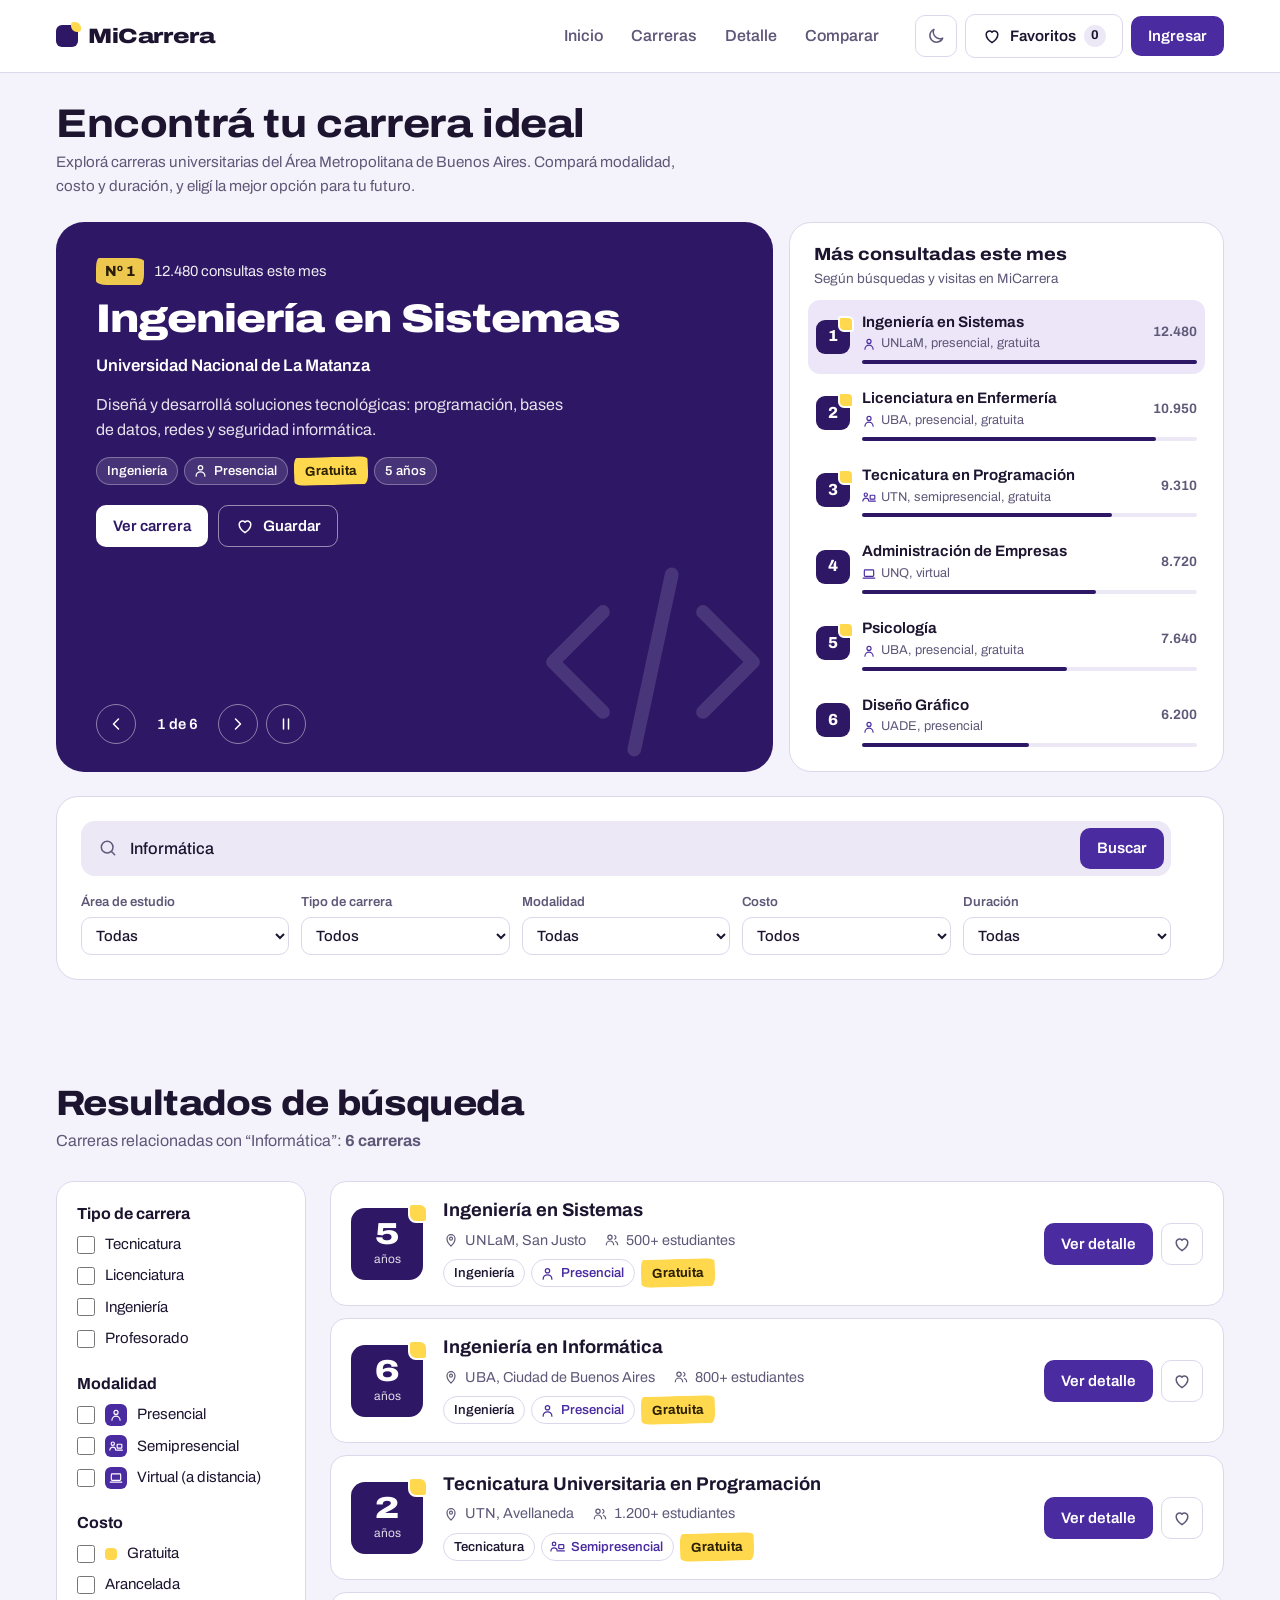
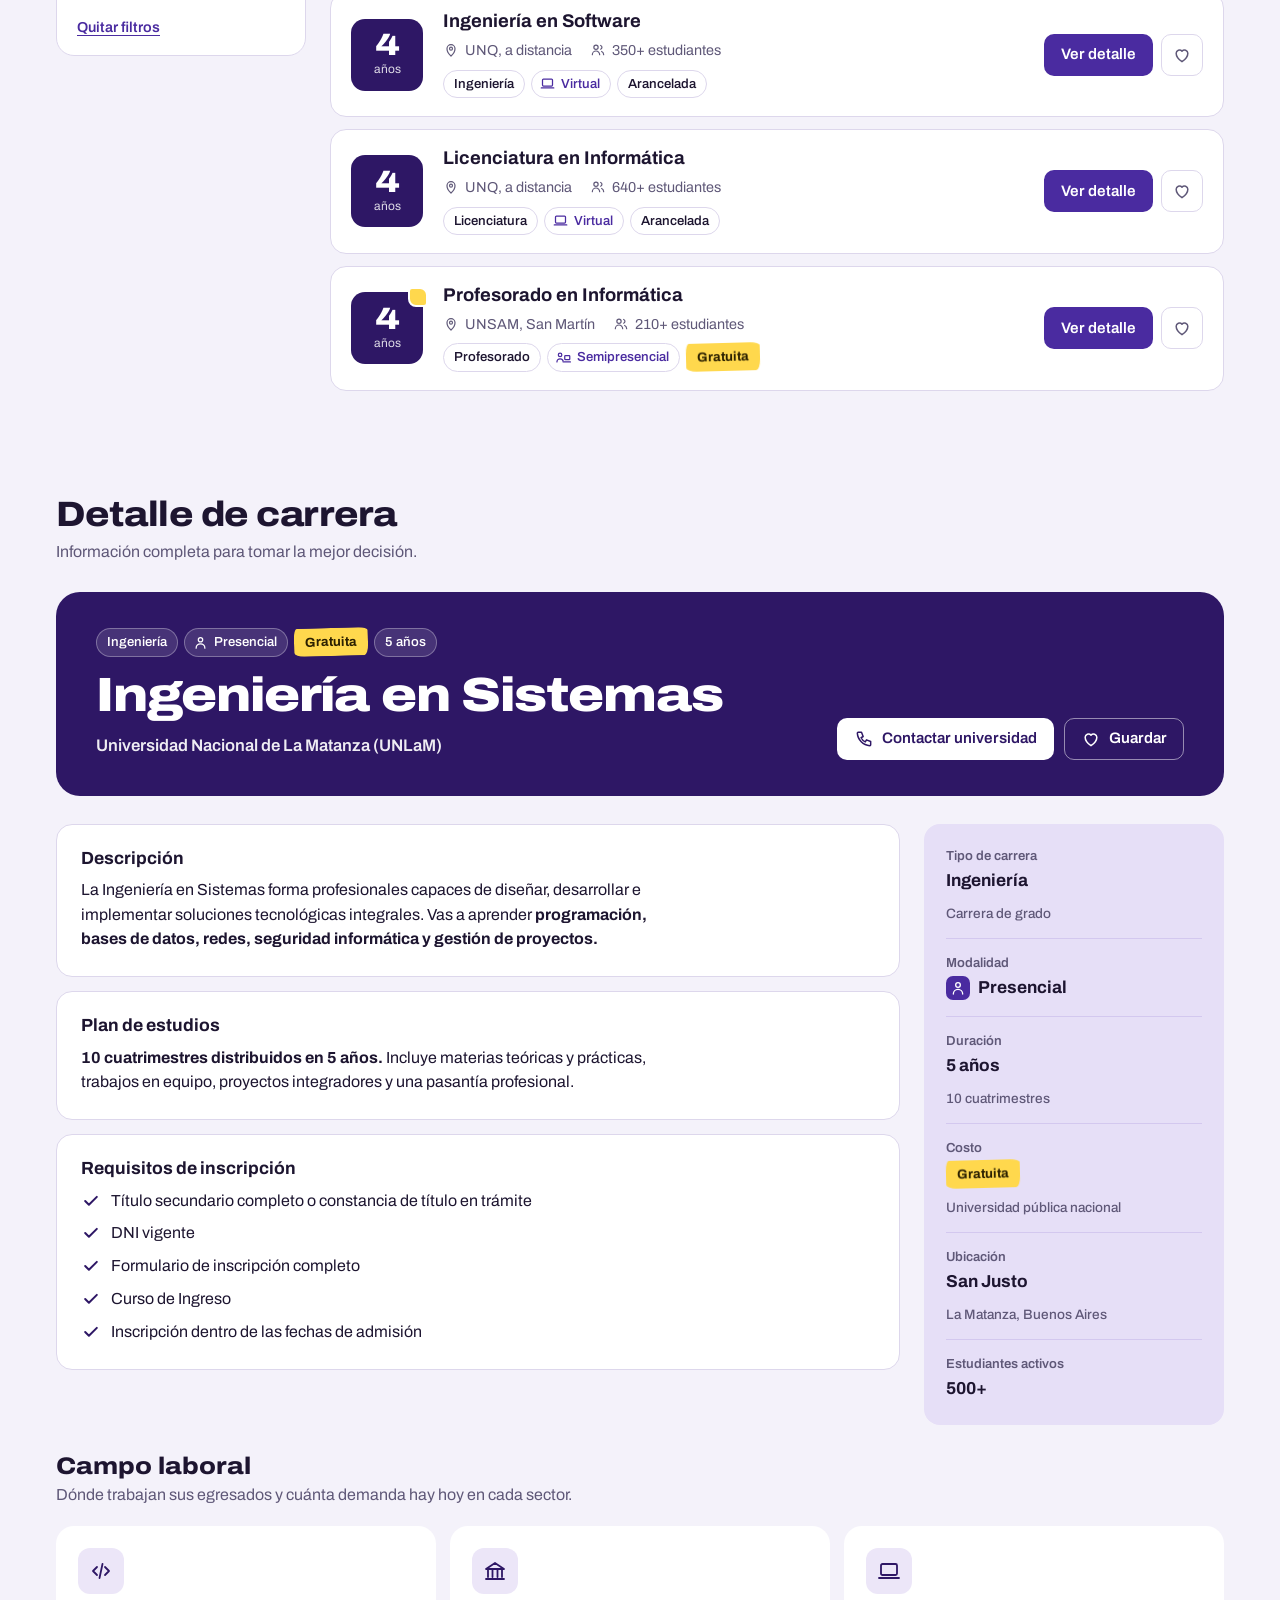
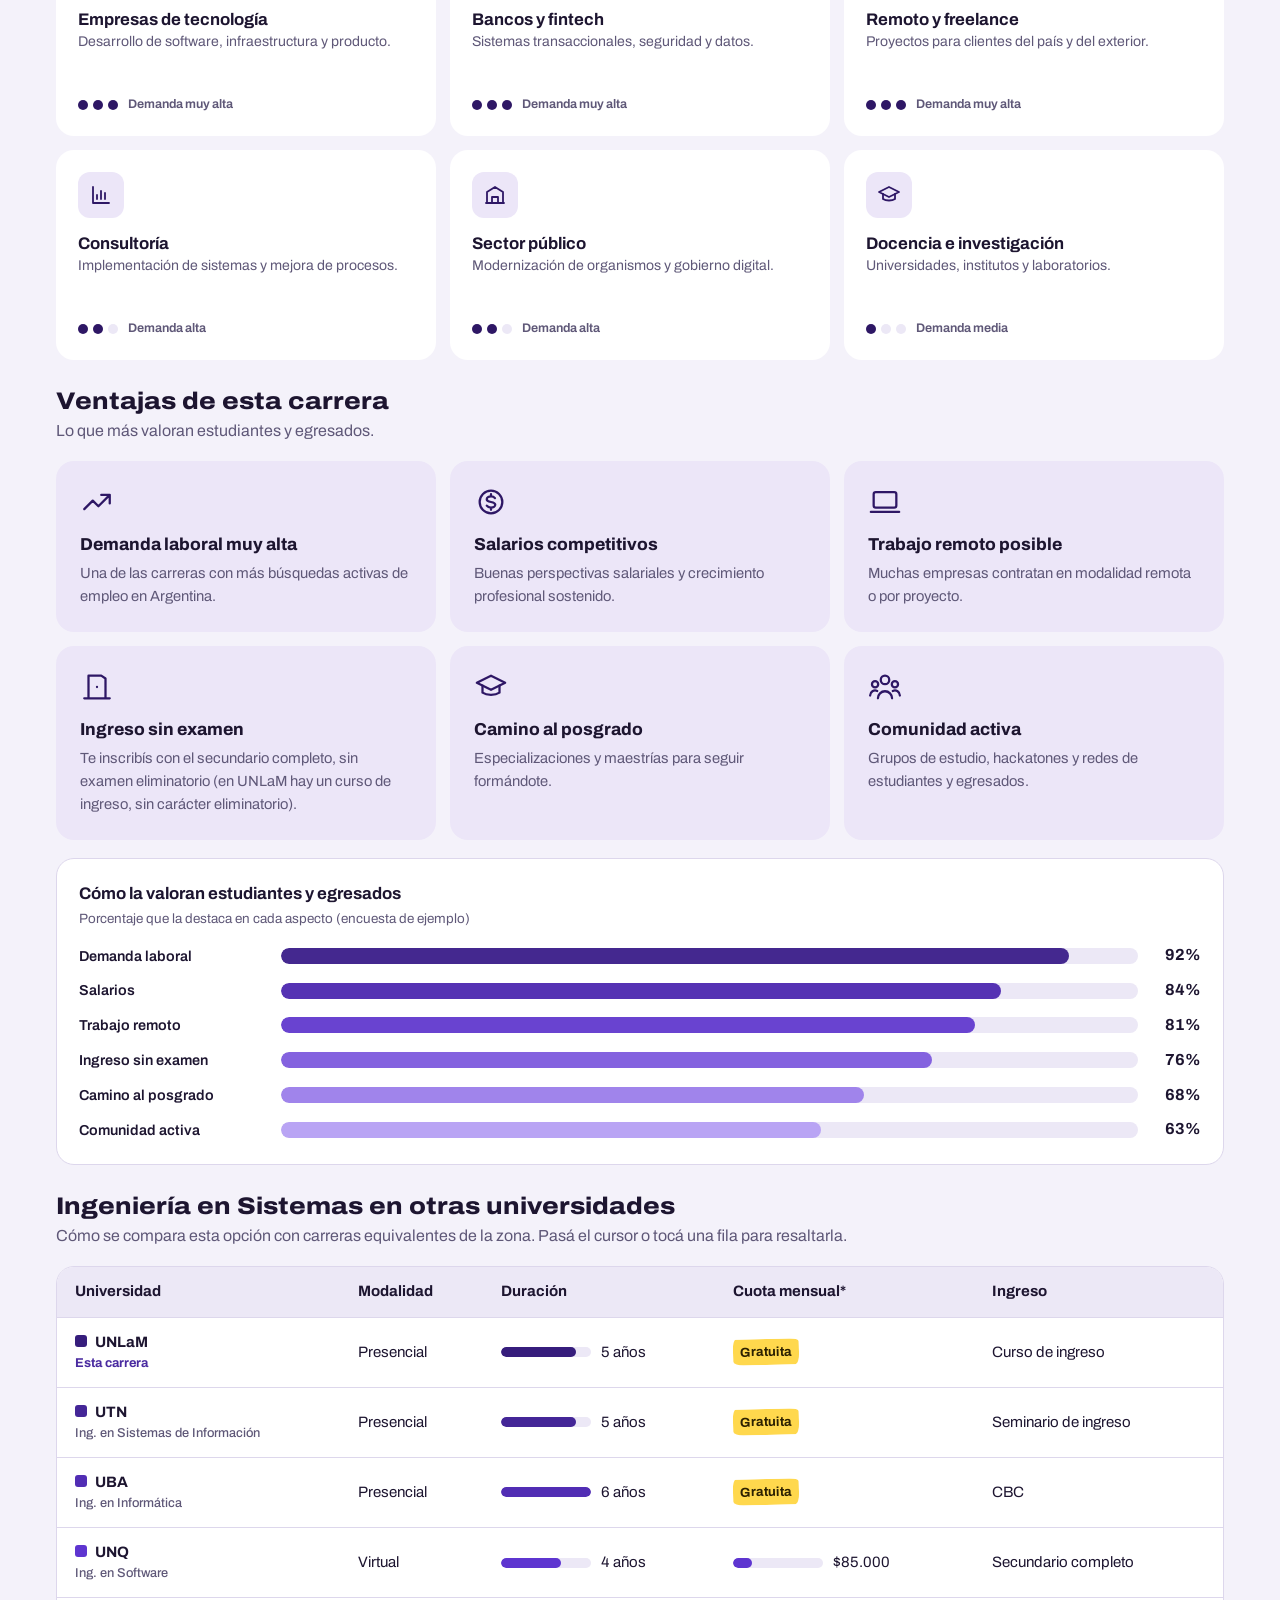
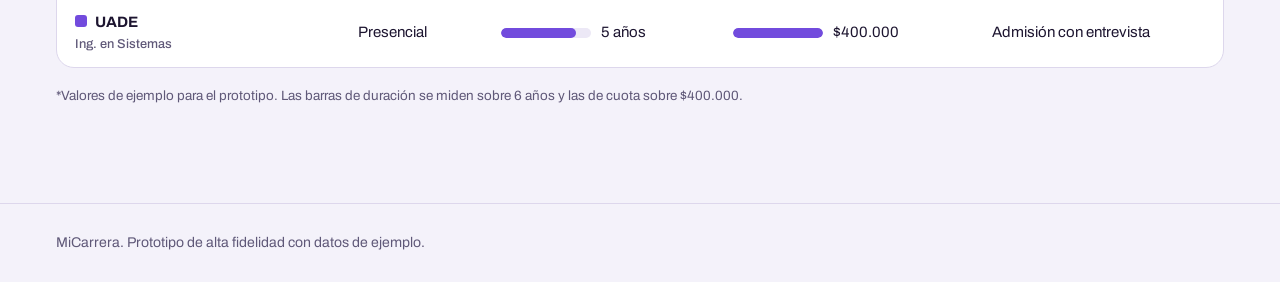
==== commit f79f5e5f: "fix(ui): paleta monocromática, demanda sin rojo, barras en modo oscuro, ayuda en mobile e ingreso UN" ====
--- a/index.html
+++ b/index.html
@@ -289,7 +289,7 @@
         <li class="perk"><svg class="i"><use href="#i-trend"/></svg><h4>Demanda laboral muy alta</h4><p>Una de las carreras con más búsquedas activas de empleo en Argentina.</p></li>
         <li class="perk"><svg class="i"><use href="#i-coin"/></svg><h4>Salarios competitivos</h4><p>Buenas perspectivas salariales y crecimiento profesional sostenido.</p></li>
         <li class="perk"><svg class="i"><use href="#i-laptop"/></svg><h4>Trabajo remoto posible</h4><p>Muchas empresas contratan en modalidad remota o por proyecto.</p></li>
-        <li class="perk"><svg class="i"><use href="#i-door"/></svg><h4>Ingreso sin examen</h4><p>Te inscribís con el secundario completo, sin examen eliminatorio.</p></li>
+        <li class="perk"><svg class="i"><use href="#i-door"/></svg><h4>Ingreso sin examen</h4><p>Te inscribís con el secundario completo, sin examen eliminatorio (en UNLaM hay un curso de ingreso, sin carácter eliminatorio).</p></li>
         <li class="perk"><svg class="i"><use href="#i-cap"/></svg><h4>Camino al posgrado</h4><p>Especializaciones y maestrías para seguir formándote.</p></li>
         <li class="perk"><svg class="i"><use href="#i-team"/></svg><h4>Comunidad activa</h4><p>Grupos de estudio, hackatones y redes de estudiantes y egresados.</p></li>
       </ul>
--- a/assets/css/micarrera.css
+++ b/assets/css/micarrera.css
@@ -37,16 +37,16 @@
   --aside-line: #D3C8EF;
   --hl: #FFD84D;
   --hl-ink: #2B2000;
-  --p1: #6F4BD8;
-  --p2: #E8801A;
-  --p3: #13A39B;
-  --p4: #D23C77;
-  --p5: #3B7BEA;
-  --p6: #8FA80F;
-  --p7: #B05AD6;
-  --p8: #D9A400;
-  --p9: #E0554B;
-  --p10: #4A9A3A;
+  --p1: hsl(256 62% 30%);
+  --p2: hsl(256 60% 37%);
+  --p3: hsl(256 60% 44%);
+  --p4: hsl(256 62% 51%);
+  --p5: hsl(256 68% 58%);
+  --p6: hsl(256 74% 64%);
+  --p7: hsl(256 78% 70%);
+  --p8: hsl(256 82% 75%);
+  --p9: hsl(256 86% 79%);
+  --p10: hsl(256 90% 83%);
   --good: #137A3F;
   --good-bg: #DDF3E4;
   --mid: #8A5A00;
@@ -59,6 +59,17 @@
 
 @media (prefers-color-scheme: dark) {
   :root:not([data-theme="light"]) {
+    --bar-filter: brightness(1.7) saturate(.9);
+    --p1: hsl(256 60% 42%);
+    --p2: hsl(256 62% 48%);
+    --p3: hsl(256 64% 54%);
+    --p4: hsl(256 68% 60%);
+    --p5: hsl(256 72% 66%);
+    --p6: hsl(256 76% 71%);
+    --p7: hsl(256 80% 76%);
+    --p8: hsl(256 84% 80%);
+    --p9: hsl(256 88% 84%);
+    --p10: hsl(256 92% 88%);
     --bg: #110C1D;
     --surface: #1A1429;
     --sunk: #221B35;
@@ -86,6 +97,17 @@
 }
 
 :root[data-theme="dark"] {
+  --bar-filter: brightness(1.7) saturate(.9);
+  --p1: hsl(256 60% 42%);
+  --p2: hsl(256 62% 48%);
+  --p3: hsl(256 64% 54%);
+  --p4: hsl(256 68% 60%);
+  --p5: hsl(256 72% 66%);
+  --p6: hsl(256 76% 71%);
+  --p7: hsl(256 80% 76%);
+  --p8: hsl(256 84% 80%);
+  --p9: hsl(256 88% 84%);
+  --p10: hsl(256 92% 88%);
   --bg: #110C1D;
   --surface: #1A1429;
   --sunk: #221B35;
@@ -1411,6 +1433,7 @@
   width: var(--v);
   border-radius: 8px;
   background: var(--c);
+  filter: var(--bar-filter, none);
   transform-origin: left;
   animation: grow .7s ease-out both
 }
@@ -1947,6 +1970,10 @@
 }
 
 @media (max-width:720px) {
+  #cmpTools {
+    display: none
+  }
+
   #cmpTableWrap {
     display: none
   }
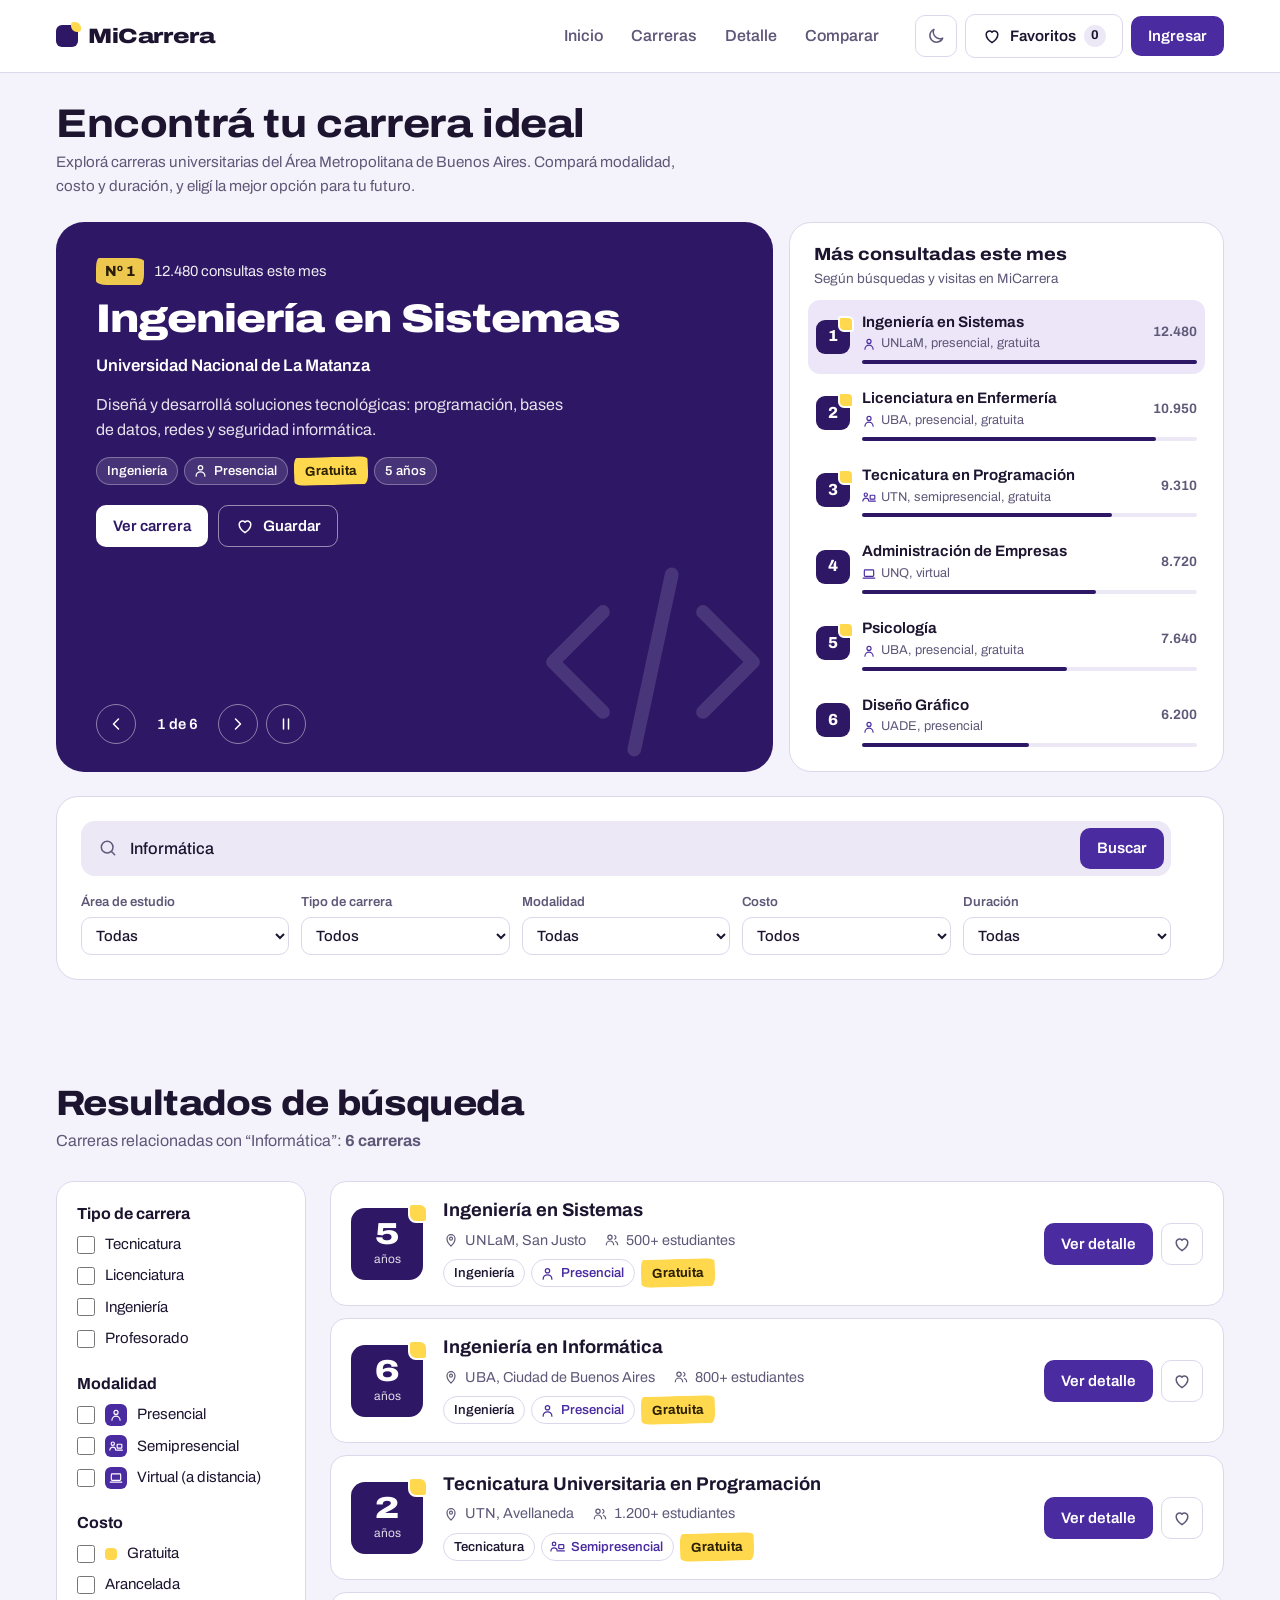
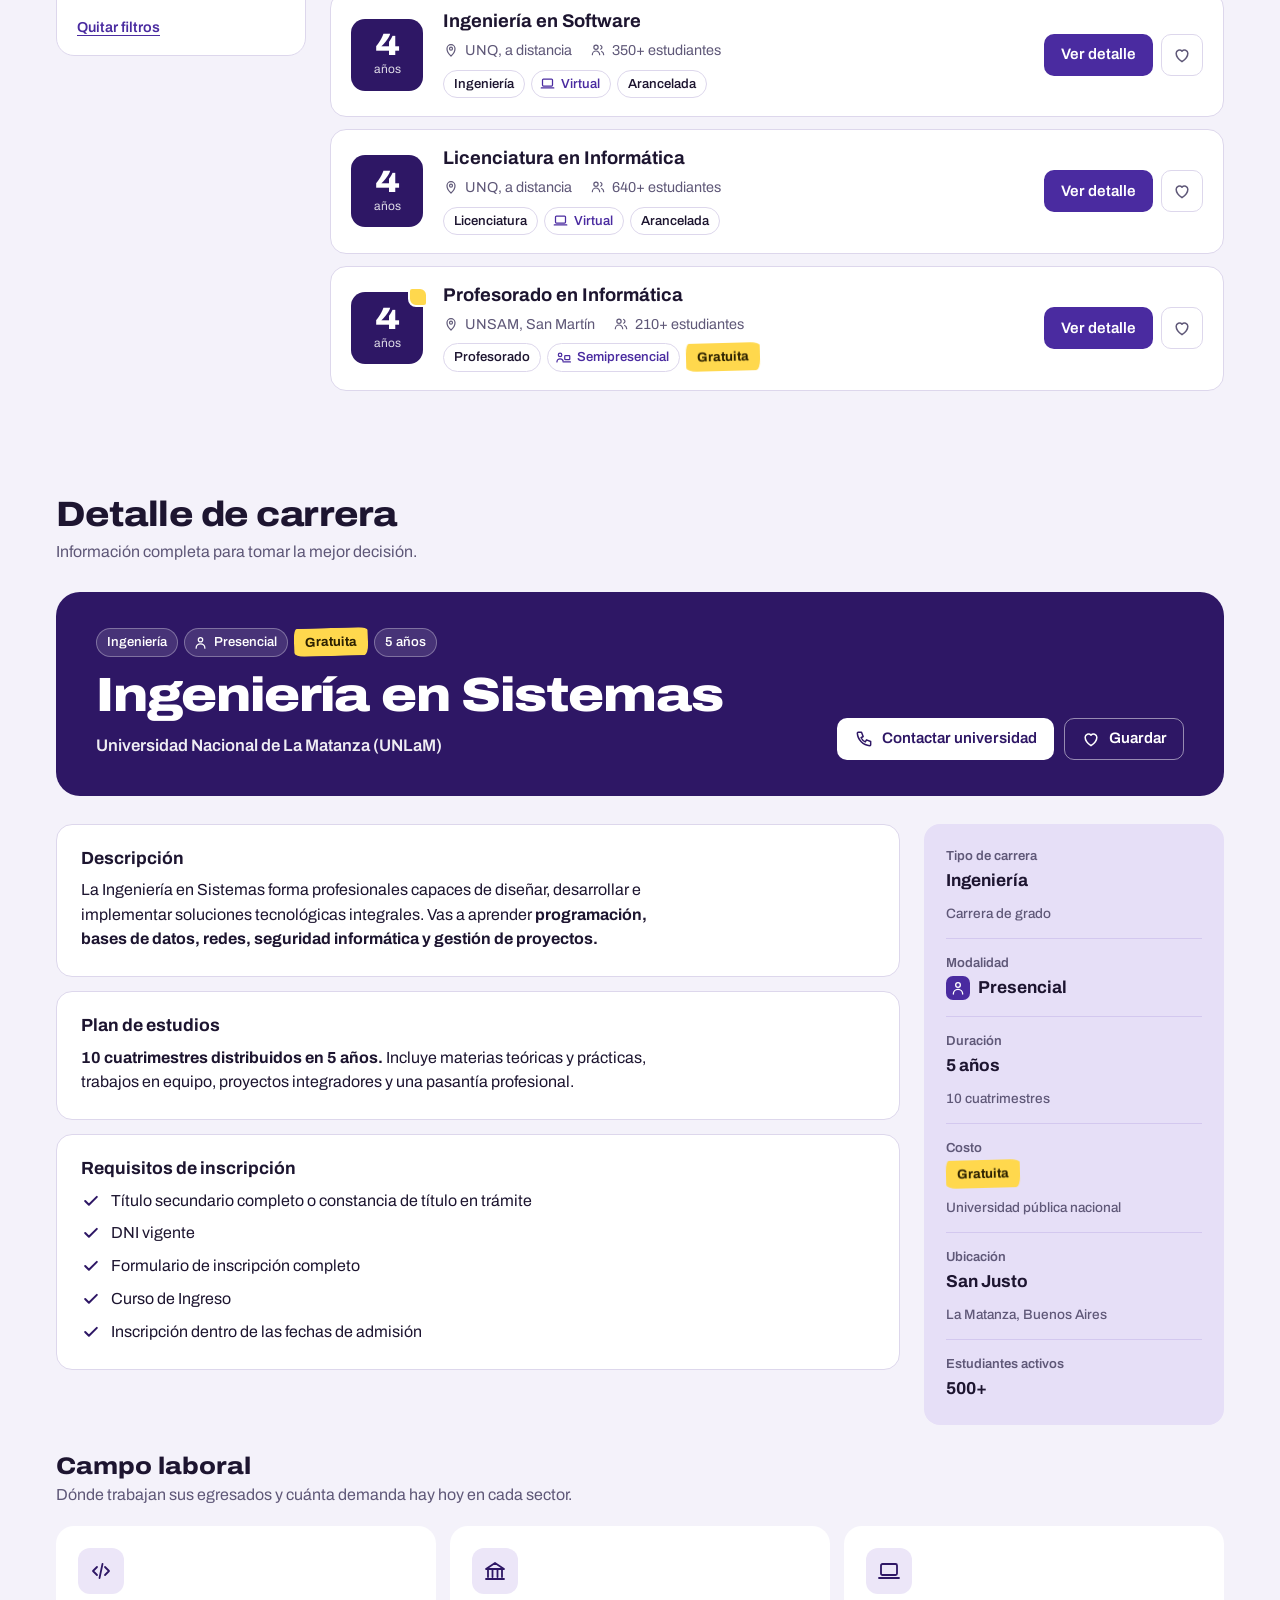
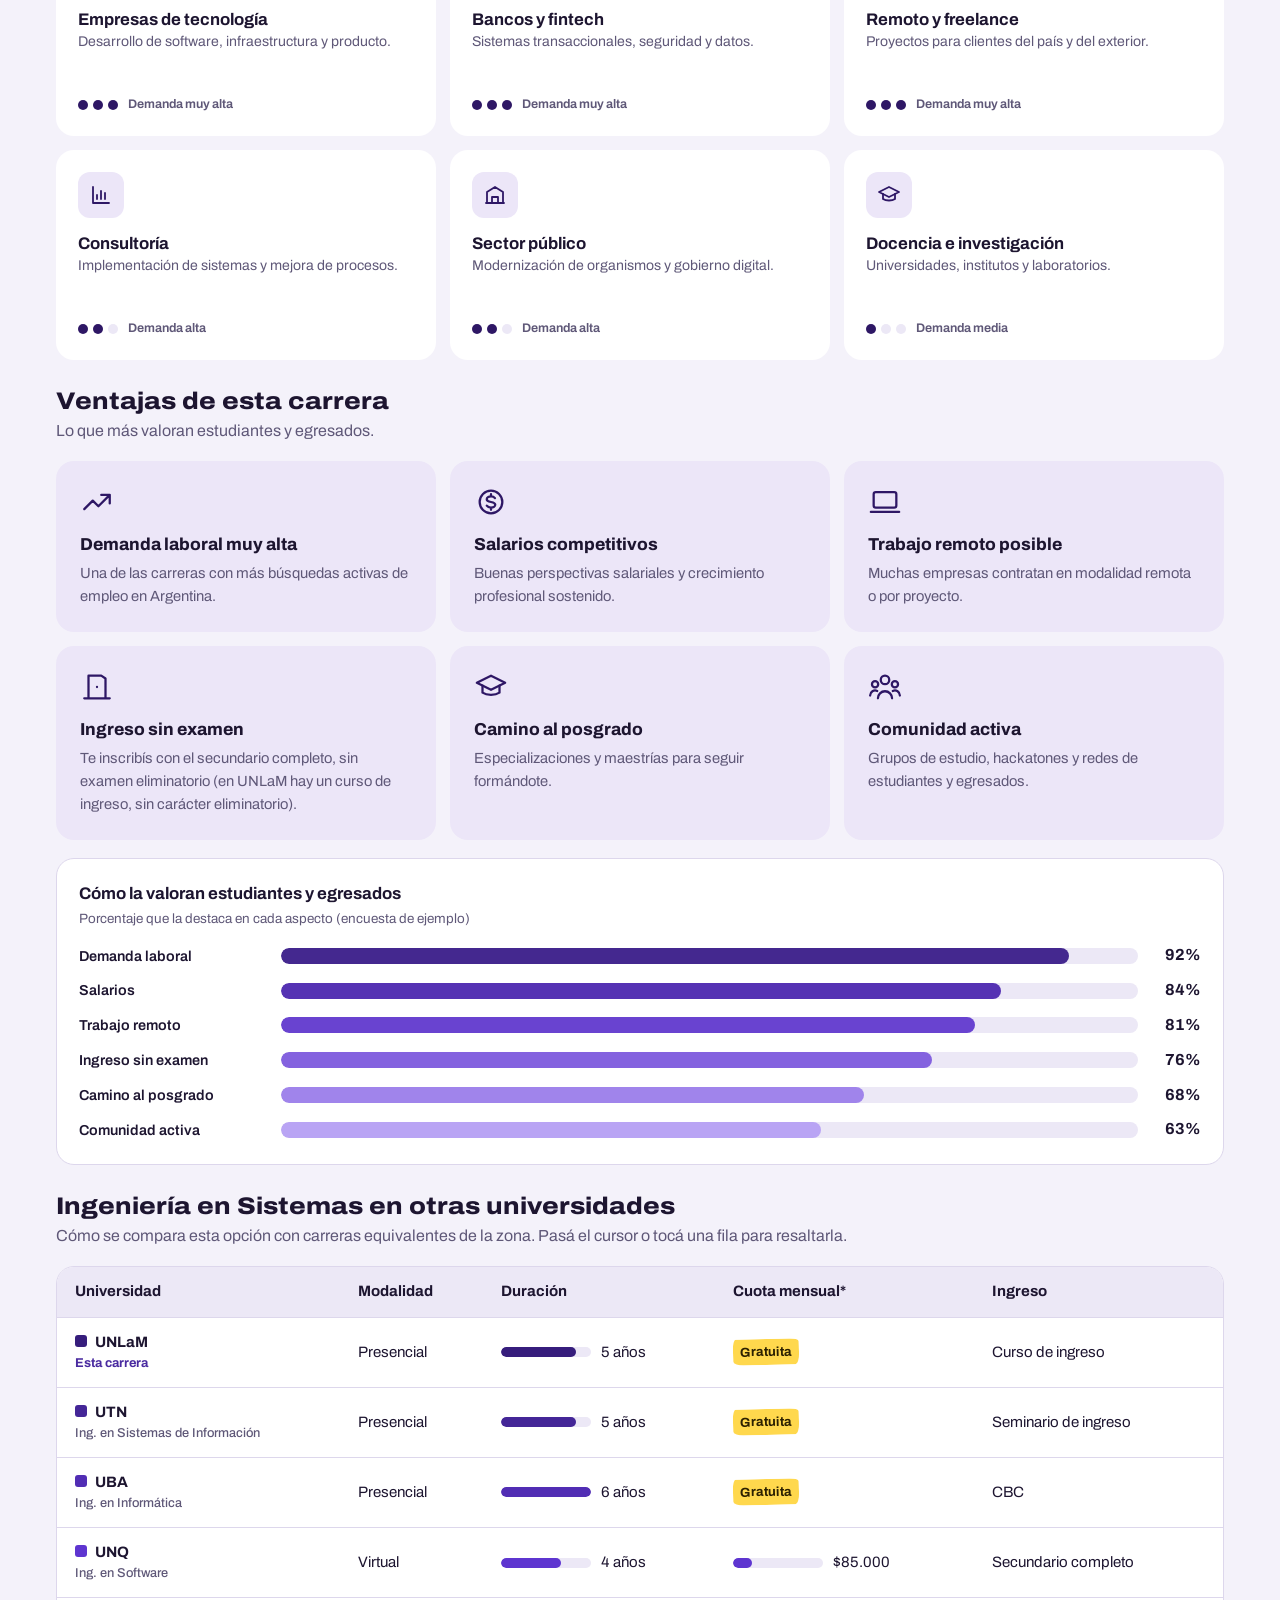
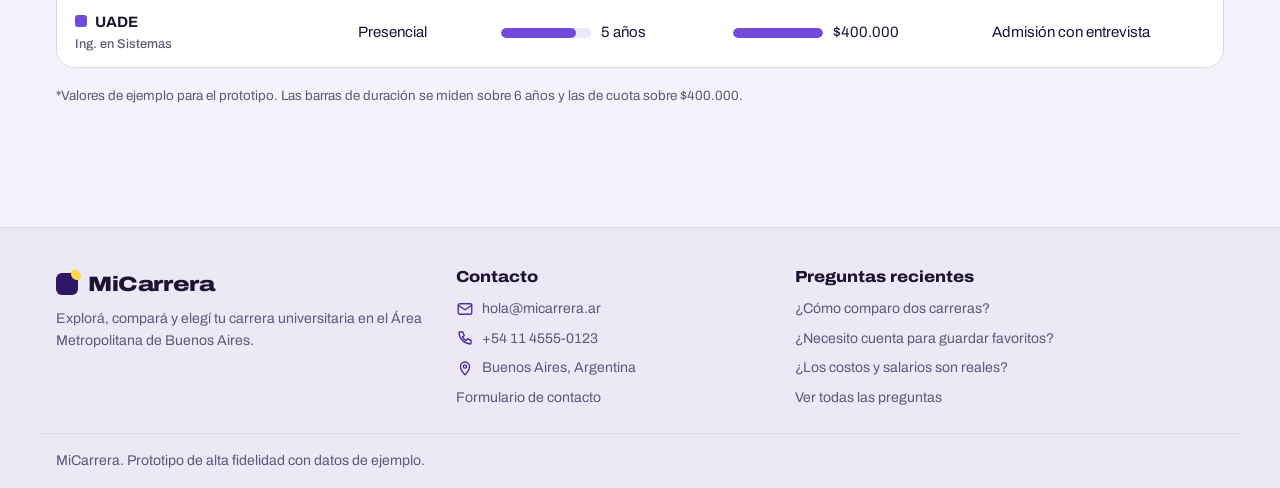
==== commit 1d0dc71b: "Agrega footer, páginas de contacto, preguntas y perfil - Footer común con contacto y preguntas recie" ====
--- a/index.html
+++ b/index.html
@@ -38,6 +38,8 @@
   <symbol id="i-moon" viewBox="0 0 24 24"><path d="M20 14.5A8 8 0 0 1 9.5 4a8 8 0 1 0 10.5 10.5z"/></symbol>
   <symbol id="i-x" viewBox="0 0 24 24"><path d="M6 6l12 12M18 6 6 18"/></symbol>
   <symbol id="i-team" viewBox="0 0 24 24"><circle cx="12" cy="7" r="3"/><circle cx="5" cy="10" r="2.2"/><circle cx="19" cy="10" r="2.2"/><path d="M7 20a5 5 0 0 1 10 0M1.5 18a3.5 3.5 0 0 1 5-3.2M22.5 18a3.5 3.5 0 0 0-5-3.2"/></symbol>
+<symbol id="i-mail" viewBox="0 0 24 24"><rect x="3" y="5" width="18" height="14" rx="2"/><path d="m3 7 9 6 9-6"/></symbol>
+  <symbol id="i-user" viewBox="0 0 24 24"><circle cx="12" cy="8" r="4"/><path d="M4 20a8 8 0 0 1 16 0"/></symbol>
 </svg>
 
 <header class="nav">
@@ -51,6 +53,7 @@
     </nav>
     <div class="nav-actions">
       <button class="btn-icon" id="themeToggle" type="button" aria-label="Cambiar a modo oscuro"><svg class="i"><use href="#i-moon"/></svg></button>
+      <a class="btn btn-ghost" data-profile href="perfil.html" hidden><svg class="i"><use href="#i-user"/></svg>Perfil</a>
       <a class="btn btn-ghost" href="favoritos.html#favoritos"><svg class="i"><use href="#i-heart"/></svg>Favoritos <span class="count" data-fav-count>0</span></a>
       <a class="btn btn-primary" data-auth href="login.html">Ingresar</a>
     </div>
@@ -344,7 +347,33 @@
   </section>
 </main>
 
-<footer><div class="wrap">MiCarrera. Prototipo de alta fidelidad con datos de ejemplo.</div></footer>
+<footer class="site-foot">
+  <div class="wrap foot-grid">
+    <div>
+      <a class="logo" href="index.html#inicio"><span class="logo-mark" aria-hidden="true"></span>MiCarrera</a>
+      <p>Explorá, compará y elegí tu carrera universitaria en el Área Metropolitana de Buenos Aires.</p>
+    </div>
+    <div>
+      <h3>Contacto</h3>
+      <ul>
+        <li class="foot-ic"><svg class="i" aria-hidden="true"><use href="#i-mail"/></svg><a href="mailto:hola@micarrera.ar">hola@micarrera.ar</a></li>
+        <li class="foot-ic"><svg class="i" aria-hidden="true"><use href="#i-phone"/></svg><a href="tel:+541145550123">+54 11 4555-0123</a></li>
+        <li class="foot-ic"><svg class="i" aria-hidden="true"><use href="#i-pin"/></svg>Buenos Aires, Argentina</li>
+        <li><a href="contacto.html">Formulario de contacto</a></li>
+      </ul>
+    </div>
+    <div>
+      <h3>Preguntas recientes</h3>
+      <ul>
+        <li><a href="preguntas.html#p1">¿Cómo comparo dos carreras?</a></li>
+        <li><a href="preguntas.html#p2">¿Necesito cuenta para guardar favoritos?</a></li>
+        <li><a href="preguntas.html#p3">¿Los costos y salarios son reales?</a></li>
+        <li><a href="preguntas.html">Ver todas las preguntas</a></li>
+      </ul>
+    </div>
+  </div>
+  <div class="wrap foot-legal">MiCarrera. Prototipo de alta fidelidad con datos de ejemplo.</div>
+</footer>
 
 <script src="assets/js/auth.js"></script>
 <script src="assets/js/micarrera.js"></script>
--- a/assets/css/micarrera.css
+++ b/assets/css/micarrera.css
@@ -47,6 +47,8 @@
   --p8: hsl(256 82% 75%);
   --p9: hsl(256 86% 79%);
   --p10: hsl(256 90% 83%);
+  --cmp-l-from: 24%;
+  --cmp-l-to: 66%;
   --good: #137A3F;
   --good-bg: #DDF3E4;
   --mid: #8A5A00;
@@ -86,6 +88,8 @@
     --tag-on-tone: #7E63E6;
     --aside: #261D3F;
     --aside-line: #3A2F5C;
+    --cmp-l-from: 46%;
+    --cmp-l-to: 84%;
     --good: #6FDC9A;
     --good-bg: #17382A;
     --mid: #FFD27A;
@@ -124,6 +128,8 @@
   --tag-on-tone: #7E63E6;
   --aside: #261D3F;
   --aside-line: #3A2F5C;
+  --cmp-l-from: 46%;
+  --cmp-l-to: 84%;
   --good: #6FDC9A;
   --good-bg: #17382A;
   --mid: #FFD27A;
@@ -2116,6 +2122,219 @@
   padding-block: 28px
 }
 
+/* ---------- footer del sitio ---------- */
+.site-foot {
+  background: var(--sunk);
+  margin-top: 24px
+}
+
+.foot-grid {
+  display: grid;
+  grid-template-columns: 1.2fr 1fr 1.4fr;
+  gap: 32px;
+  padding-block: 40px 24px !important
+}
+
+.site-foot h3 {
+  margin: 0 0 12px;
+  font-family: var(--display);
+  font-stretch: 112%;
+  font-weight: 800;
+  font-size: 1rem;
+  color: var(--ink)
+}
+
+.site-foot ul {
+  list-style: none;
+  margin: 0;
+  padding: 0;
+  display: grid;
+  gap: 8px
+}
+
+.site-foot p {
+  margin: 8px 0 0
+}
+
+.site-foot a {
+  color: var(--muted);
+  text-decoration: none
+}
+
+.site-foot a:hover {
+  color: var(--brand);
+  text-decoration: underline
+}
+
+.site-foot a:focus-visible {
+  outline: 3px solid var(--focus);
+  outline-offset: 2px;
+  border-radius: 4px
+}
+
+.site-foot .logo {
+  color: var(--ink)
+}
+
+.foot-ic {
+  display: flex;
+  gap: 8px;
+  align-items: center
+}
+
+.foot-ic .i {
+  width: 18px;
+  height: 18px;
+  flex: none;
+  color: var(--brand)
+}
+
+.foot-legal {
+  border-top: 1px solid var(--line);
+  padding-block: 16px !important
+}
+
+/* ---------- páginas informativas: contacto, preguntas, perfil ---------- */
+.info {
+  margin-block: 32px
+}
+
+.info-grid {
+  display: grid;
+  grid-template-columns: minmax(0, 5fr) minmax(0, 6fr);
+  gap: 24px;
+  align-items: start
+}
+
+.panel {
+  background: var(--surface);
+  border: 1px solid var(--line);
+  border-radius: 22px;
+  padding: 32px;
+  display: grid;
+  gap: 18px
+}
+
+.panel.tone {
+  background: var(--c-mod);
+  color: var(--on-tone);
+  border-color: transparent
+}
+
+.panel h2,
+.panel h3 {
+  margin: 0;
+  font-family: var(--display);
+  font-stretch: 112%;
+  font-weight: 800
+}
+
+.panel ul {
+  list-style: none;
+  margin: 0;
+  padding: 0;
+  display: grid;
+  gap: 14px
+}
+
+.panel .foot-ic .i {
+  color: inherit
+}
+
+.field textarea {
+  width: 100%;
+  min-height: 130px;
+  resize: vertical;
+  font: 500 .95rem var(--text);
+  color: var(--ink);
+  background: var(--surface);
+  border: 1.5px solid var(--line);
+  border-radius: 10px;
+  padding: 11px 12px
+}
+
+.field textarea:focus-visible {
+  outline: 3px solid var(--focus);
+  outline-offset: 1px
+}
+
+.field textarea[aria-invalid="true"] {
+  border-color: var(--err)
+}
+
+.form-ok {
+  padding: 12px 14px;
+  border-radius: 10px;
+  border: 1.5px solid var(--good);
+  background: var(--good-bg);
+  color: var(--good);
+  font-weight: 600;
+  font-size: .92rem
+}
+
+.faq {
+  display: grid;
+  gap: 12px
+}
+
+.faq details {
+  background: var(--surface);
+  border: 1px solid var(--line);
+  border-radius: 14px;
+  padding: 0 20px;
+  scroll-margin-top: 88px
+}
+
+.faq summary {
+  cursor: pointer;
+  padding-block: 16px;
+  font-weight: 700;
+  list-style-position: outside
+}
+
+.faq summary:focus-visible {
+  outline: 3px solid var(--focus);
+  outline-offset: 2px;
+  border-radius: 8px
+}
+
+.faq details[open] {
+  border-color: var(--brand)
+}
+
+.faq details p {
+  margin: 0 0 16px;
+  color: var(--muted)
+}
+
+.faq .when {
+  font-size: .82rem;
+  font-weight: 600;
+  color: var(--brand)
+}
+
+
+
+
+
+
+
+
+
+@media (max-width:900px) {
+  .foot-grid {
+    grid-template-columns: minmax(0, 1fr)
+  }
+
+  .info-grid {
+    grid-template-columns: minmax(0, 1fr)
+  }
+
+  .panel {
+    padding: 24px 20px
+  }
+}
+
 /* ---------- responsive ---------- */
 @media (max-width:1060px) {
   .fav-grid {
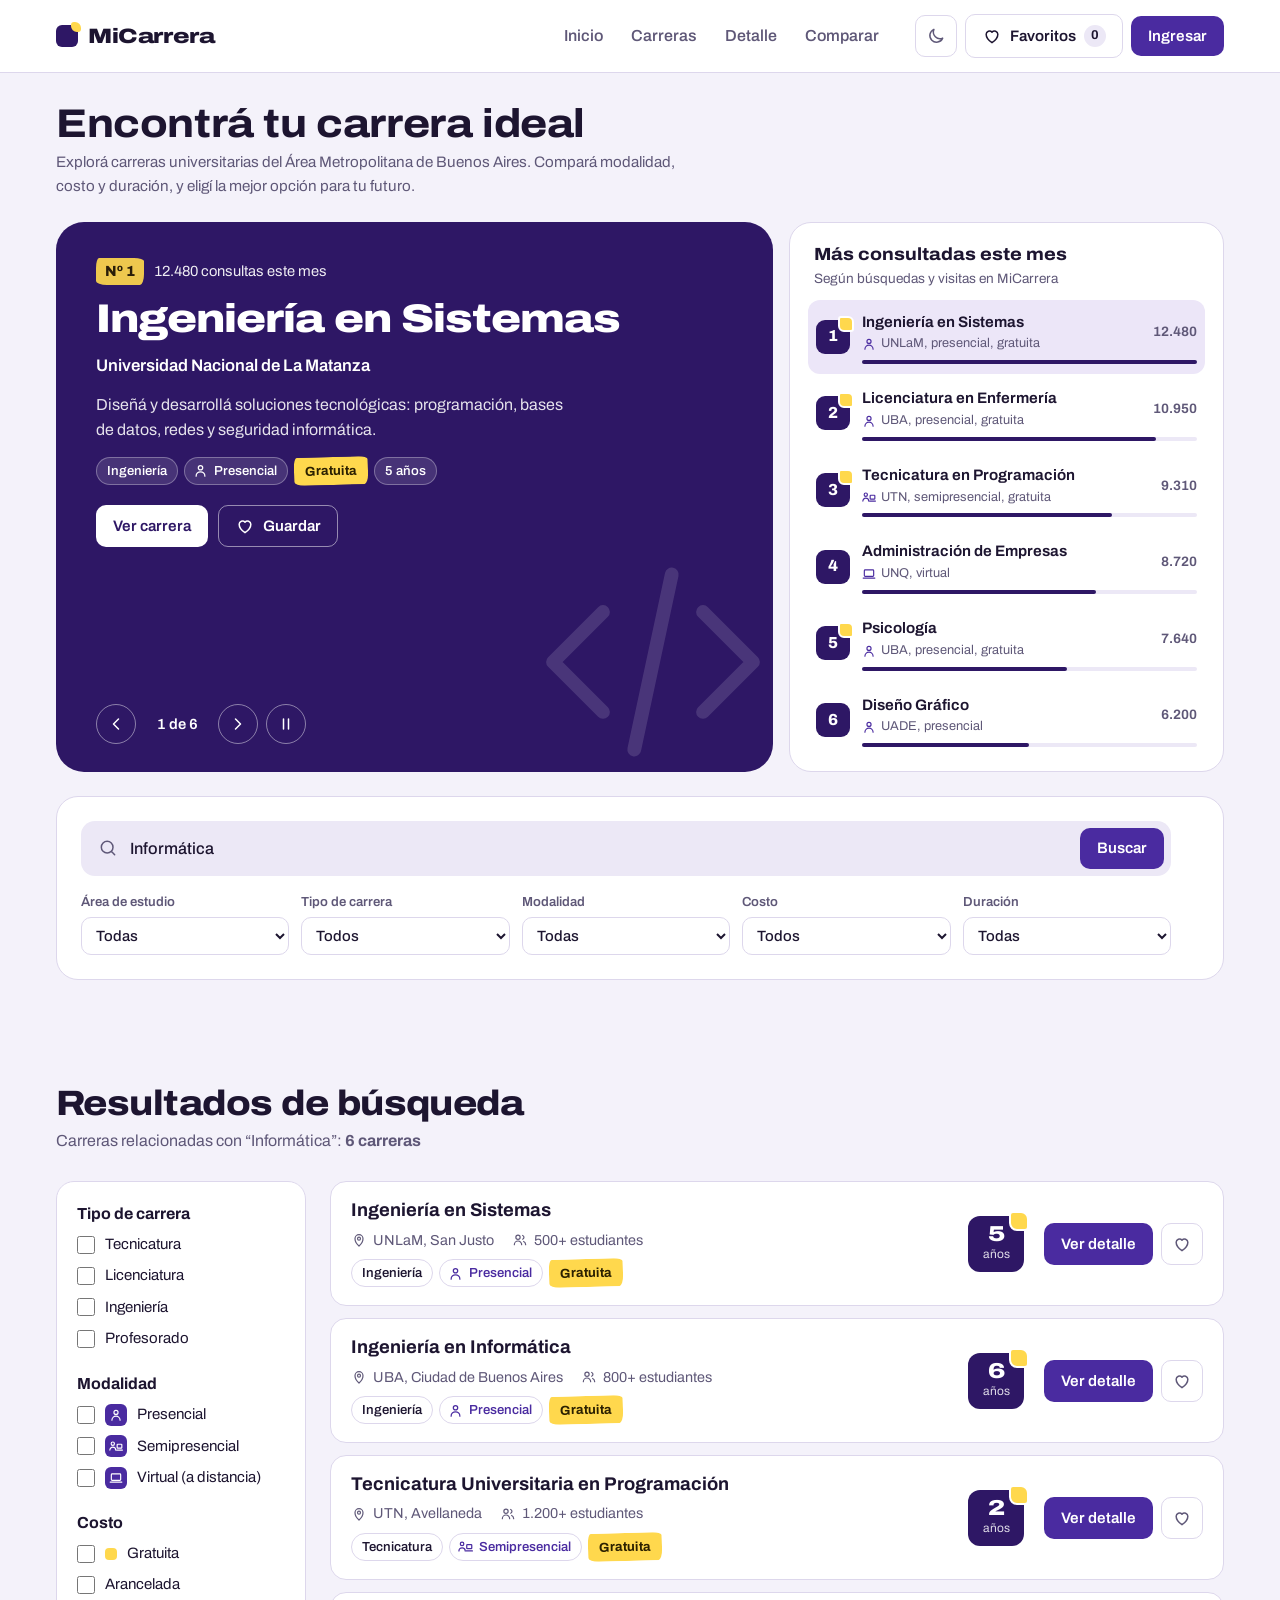
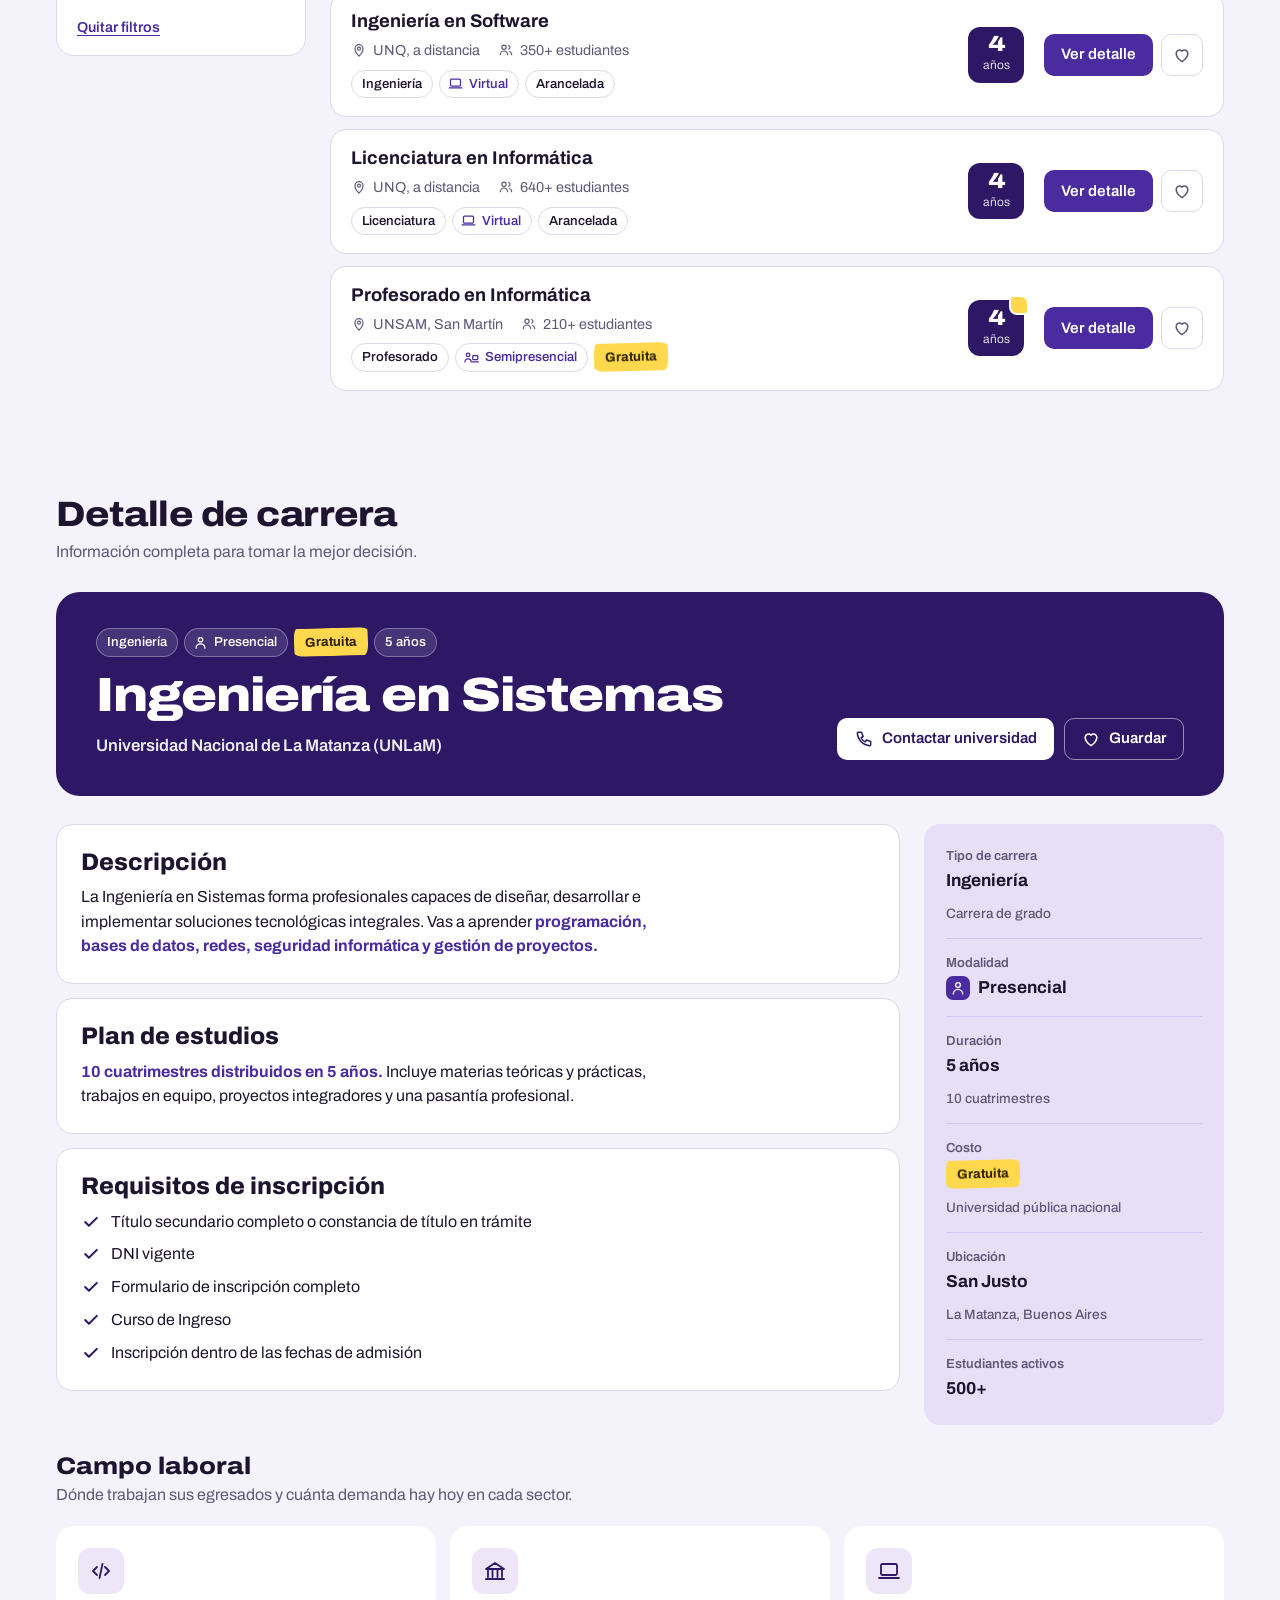
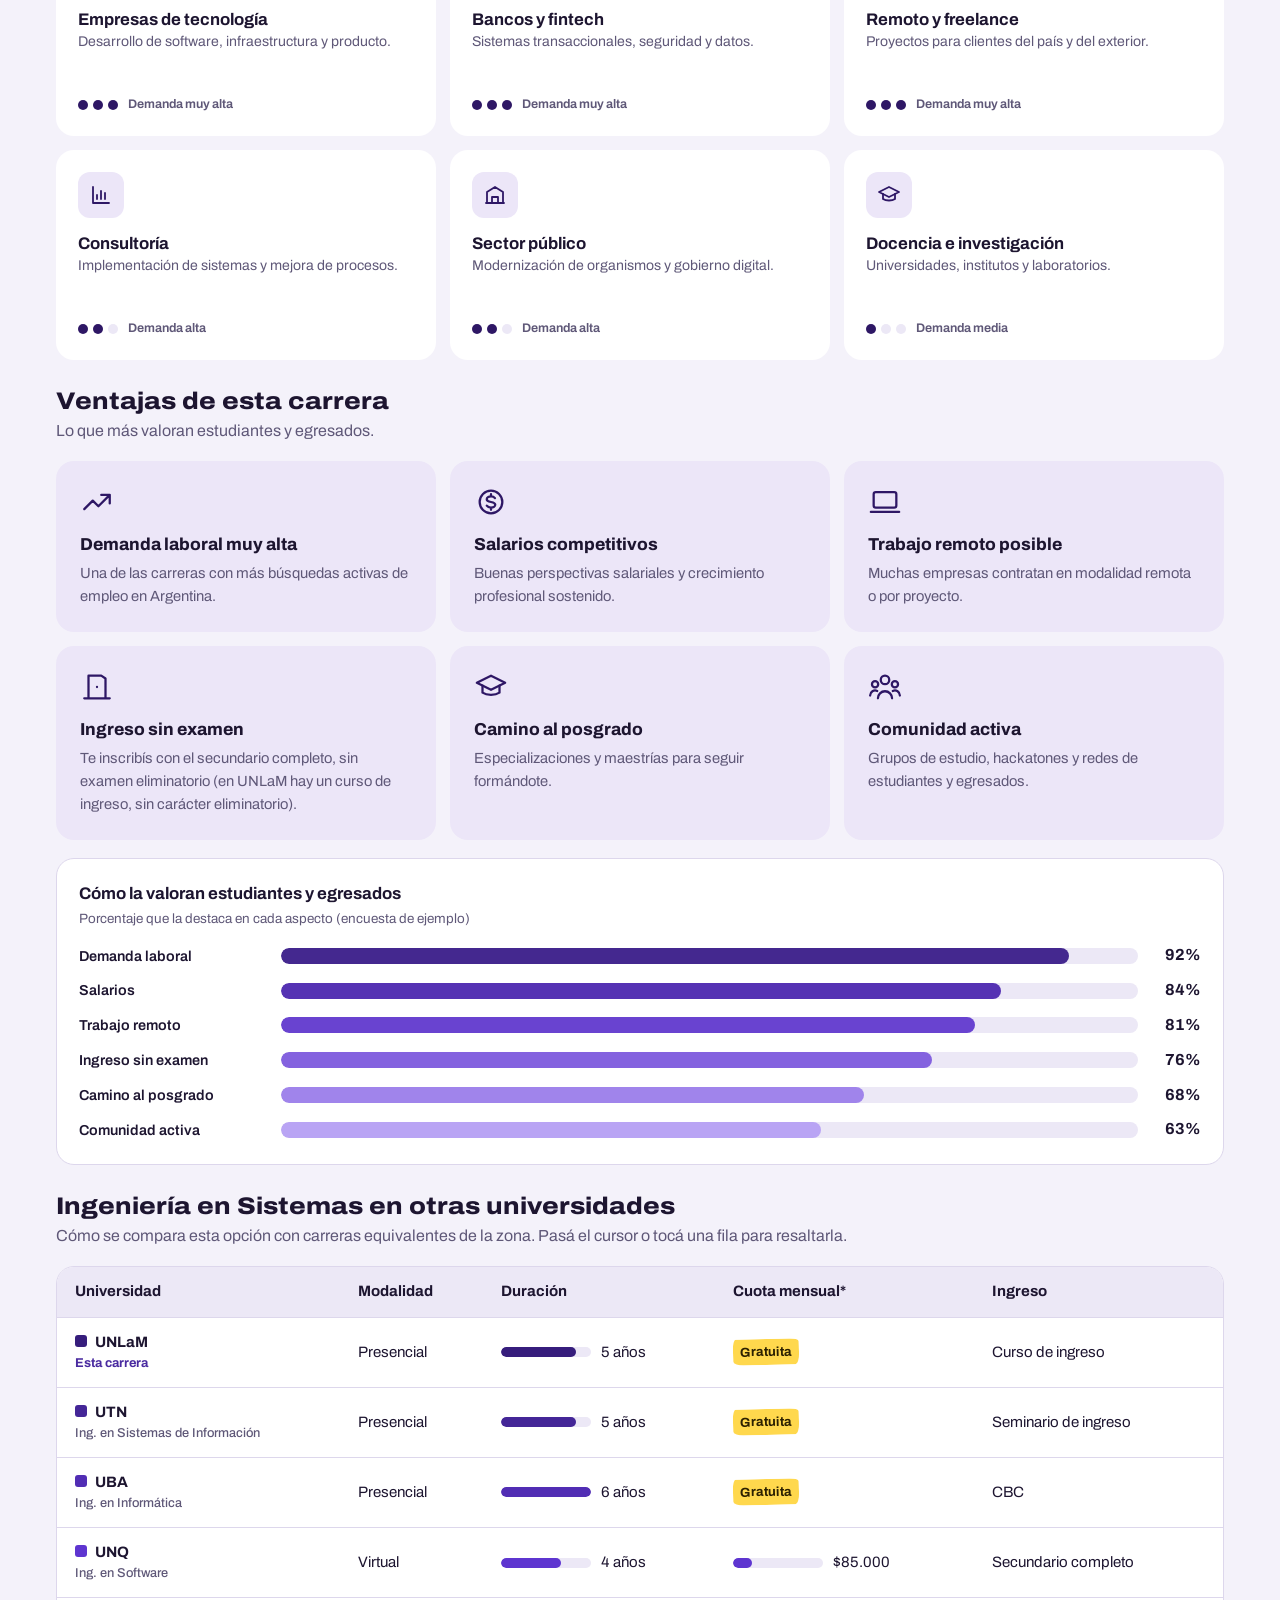
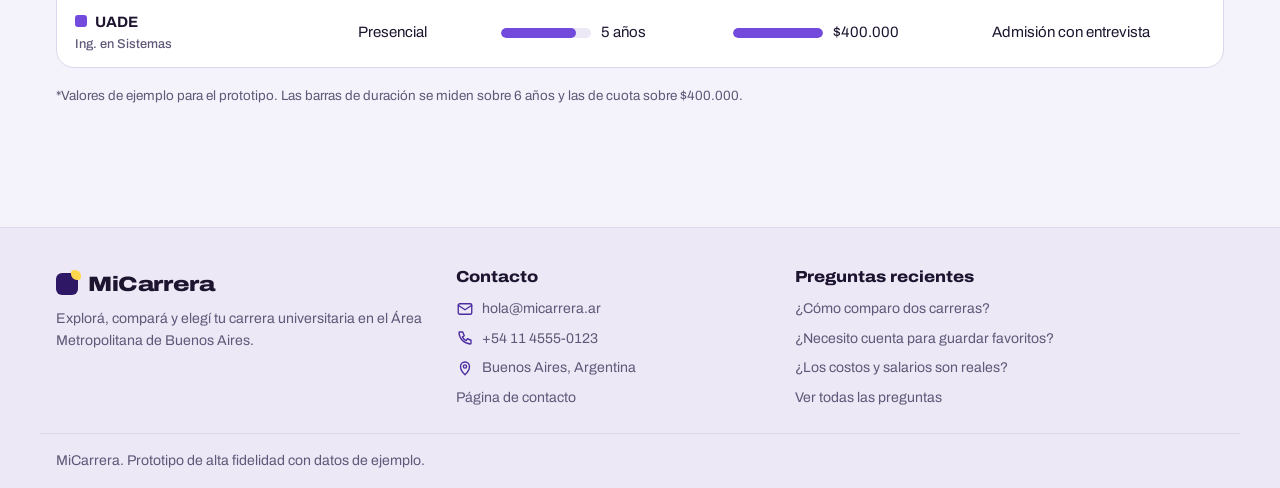
==== commit 014e9635: "Aplica el feedback de la profesora - Búsqueda: años a la derecha de la tarjeta y número más chico - " ====
--- a/index.html
+++ b/index.html
@@ -359,7 +359,7 @@
         <li class="foot-ic"><svg class="i" aria-hidden="true"><use href="#i-mail"/></svg><a href="mailto:hola@micarrera.ar">hola@micarrera.ar</a></li>
         <li class="foot-ic"><svg class="i" aria-hidden="true"><use href="#i-phone"/></svg><a href="tel:+541145550123">+54 11 4555-0123</a></li>
         <li class="foot-ic"><svg class="i" aria-hidden="true"><use href="#i-pin"/></svg>Buenos Aires, Argentina</li>
-        <li><a href="contacto.html">Formulario de contacto</a></li>
+        <li><a href="contacto.html">Página de contacto</a></li>
       </ul>
     </div>
     <div>
--- a/assets/css/micarrera.css
+++ b/assets/css/micarrera.css
@@ -1073,7 +1073,7 @@
 
 .res {
   display: grid;
-  grid-template-columns: auto minmax(0, 1fr) auto;
+  grid-template-columns: minmax(0, 1fr) auto auto;
   gap: 20px;
   align-items: center;
   background: var(--surface);
@@ -1082,6 +1082,21 @@
   padding: 18px 20px
 }
 
+.res .ficha {
+  order: 2;
+  width: 56px;
+  height: 56px;
+  border-radius: 12px
+}
+
+.res .ficha b {
+  font-size: 1.35rem
+}
+
+.res-act {
+  order: 3
+}
+
 .res-main {
   display: grid;
   gap: 8px;
@@ -1186,8 +1201,12 @@
 }
 
 .block h4 {
-  font-size: 1.1rem;
-  font-weight: 700
+  font-size: 1.5rem;
+  font-weight: 800
+}
+
+.detail-main b {
+  color: var(--brand)
 }
 
 .block p {
@@ -1730,6 +1749,39 @@
 .chart .tick {
   fill: var(--muted);
   font-size: 12px
+}
+
+.cmp-layout .chart svg.pie {
+  max-width: 220px;
+  margin-inline: auto
+}
+
+.pie-legend {
+  list-style: none;
+  margin: 0;
+  padding: 0;
+  display: grid;
+  gap: 8px;
+  font-size: .86rem
+}
+
+.pie-legend li {
+  display: flex;
+  gap: 8px;
+  align-items: flex-start
+}
+
+.pie-legend .sw {
+  width: 12px;
+  height: 12px;
+  border-radius: 3px;
+  flex: none;
+  margin-top: 4px;
+  background: var(--tone)
+}
+
+.cmp-m-note {
+  margin: 0 0 12px
 }
 
 .chart .grid {
@@ -2206,6 +2258,10 @@
   align-items: start
 }
 
+.contact-one {
+  grid-template-columns: minmax(0, 1fr)
+}
+
 .panel {
   background: var(--surface);
   border: 1px solid var(--line);
@@ -2239,37 +2295,6 @@
 
 .panel .foot-ic .i {
   color: inherit
-}
-
-.field textarea {
-  width: 100%;
-  min-height: 130px;
-  resize: vertical;
-  font: 500 .95rem var(--text);
-  color: var(--ink);
-  background: var(--surface);
-  border: 1.5px solid var(--line);
-  border-radius: 10px;
-  padding: 11px 12px
-}
-
-.field textarea:focus-visible {
-  outline: 3px solid var(--focus);
-  outline-offset: 1px
-}
-
-.field textarea[aria-invalid="true"] {
-  border-color: var(--err)
-}
-
-.form-ok {
-  padding: 12px 14px;
-  border-radius: 10px;
-  border: 1.5px solid var(--good);
-  background: var(--good-bg);
-  color: var(--good);
-  font-weight: 600;
-  font-size: .92rem
 }
 
 .faq {
@@ -2518,7 +2543,7 @@
   }
 
   .res {
-    grid-template-columns: auto minmax(0, 1fr);
+    grid-template-columns: minmax(0, 1fr) auto;
     gap: 16px
   }
 
